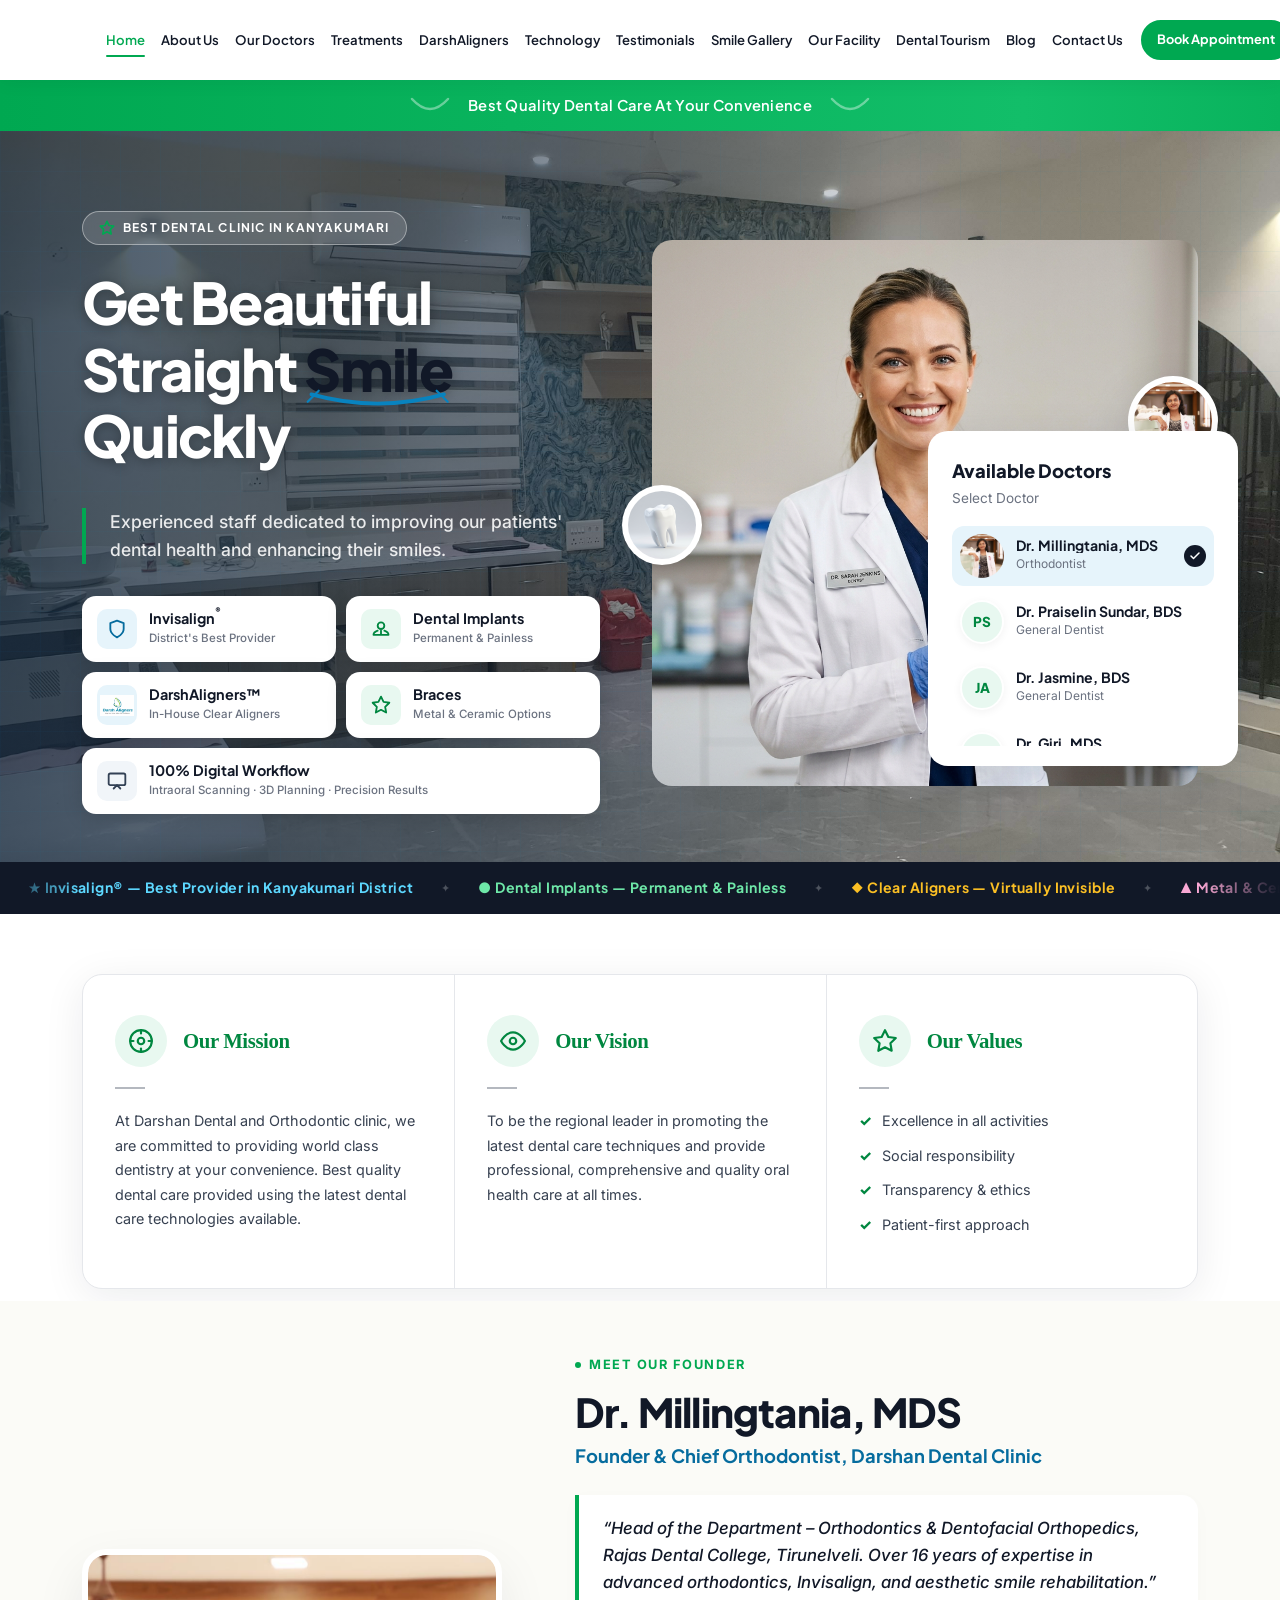
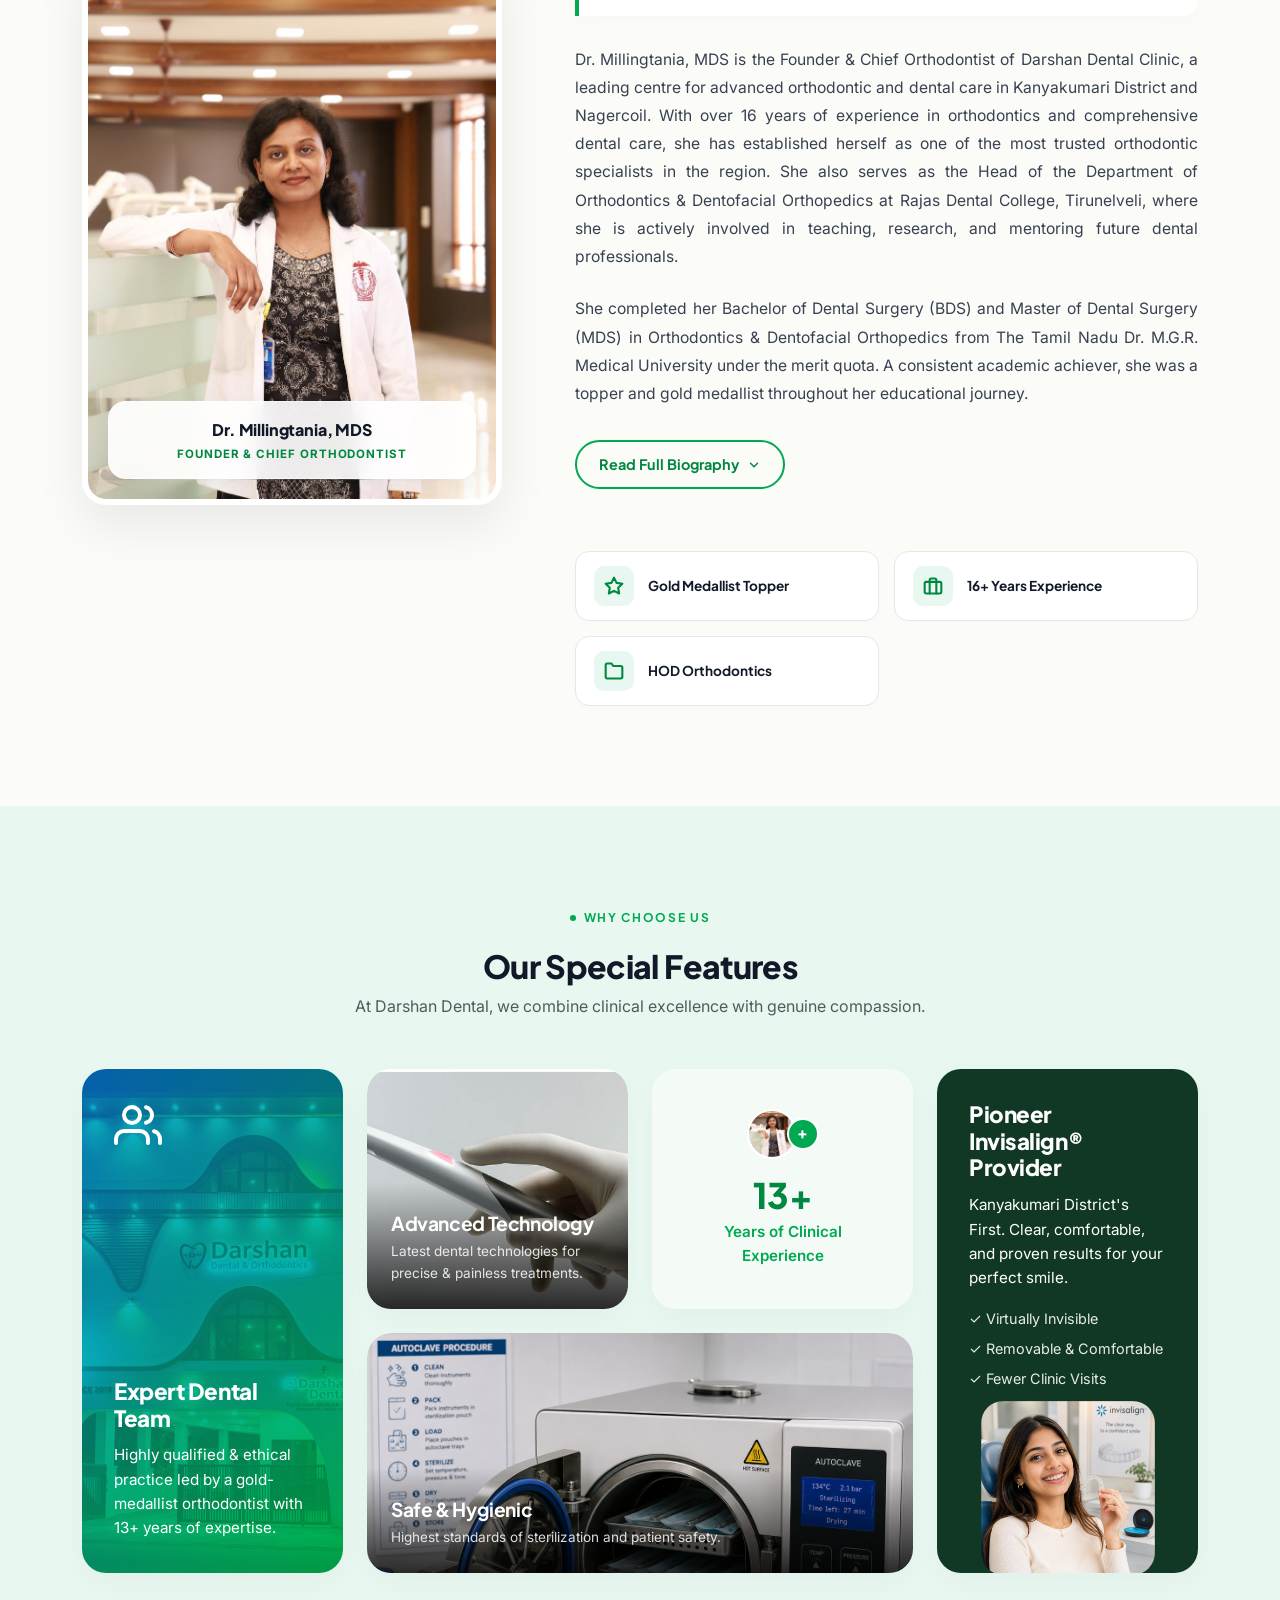
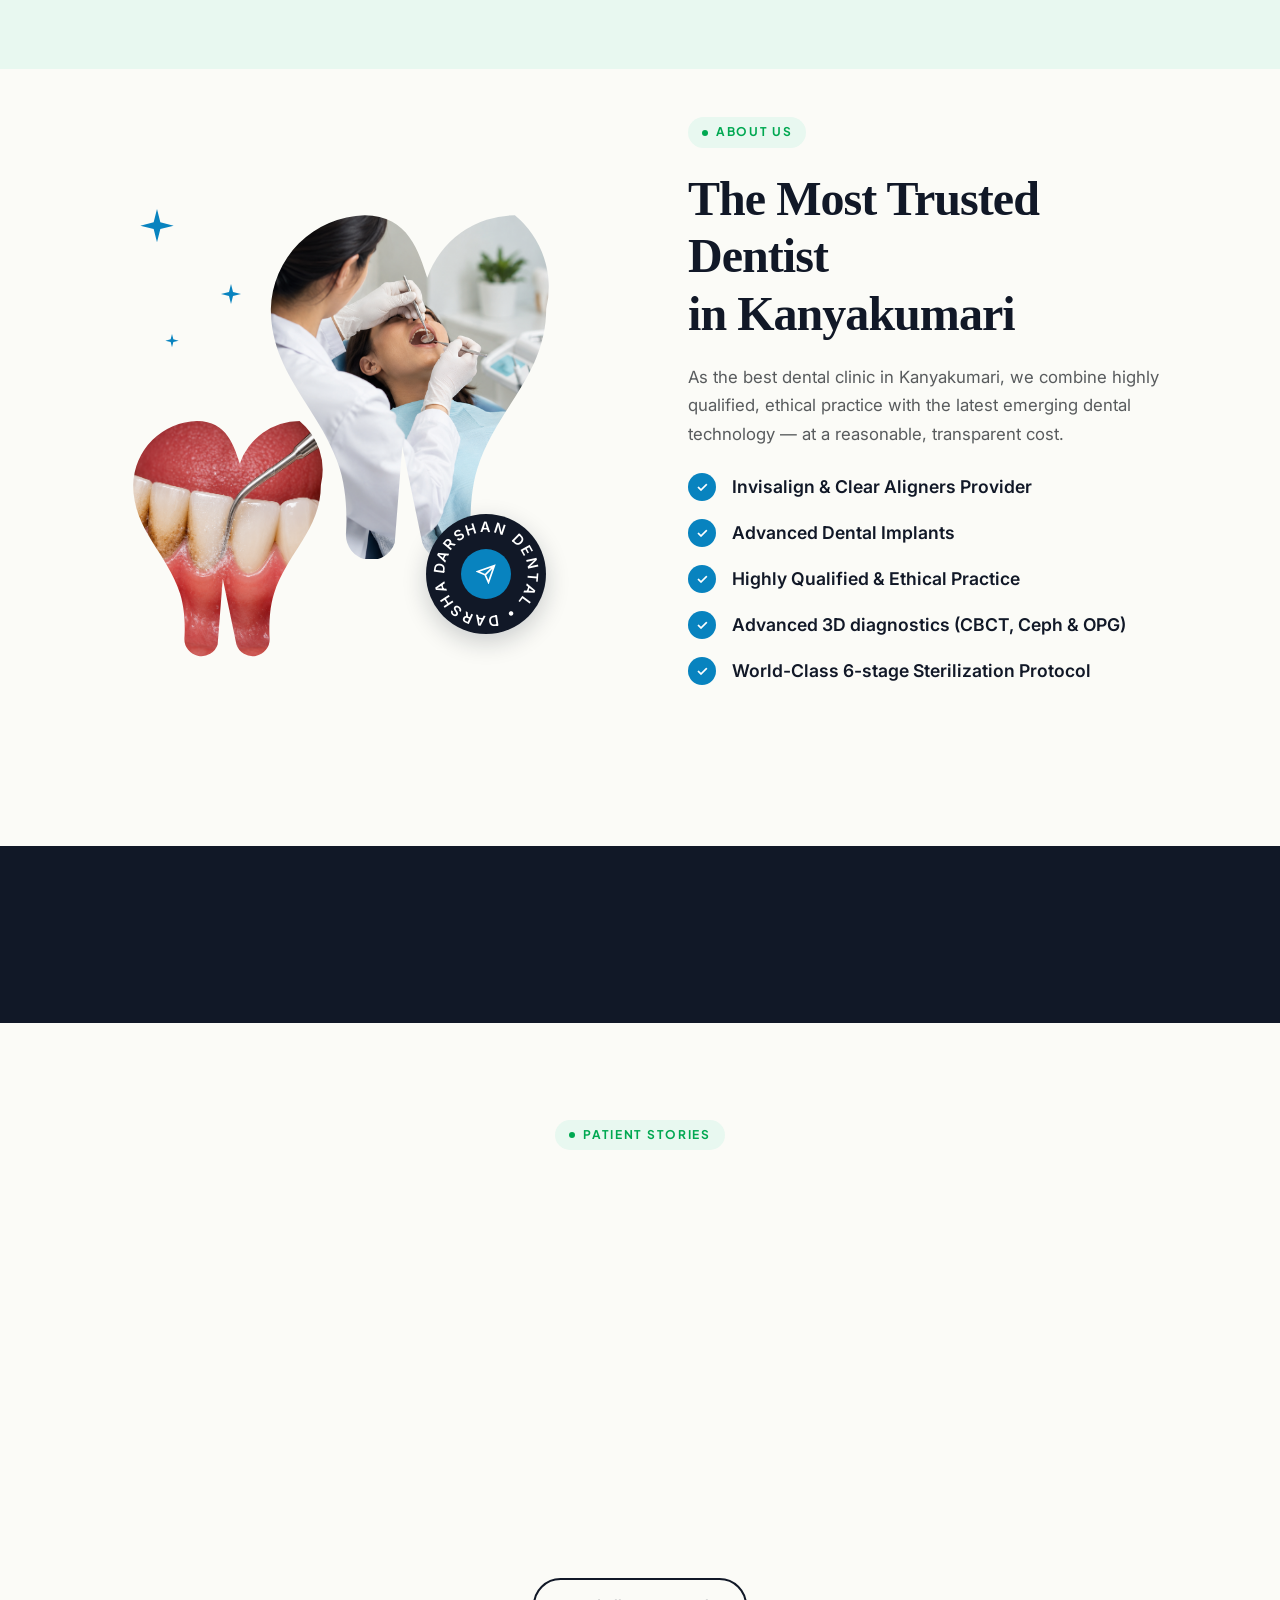
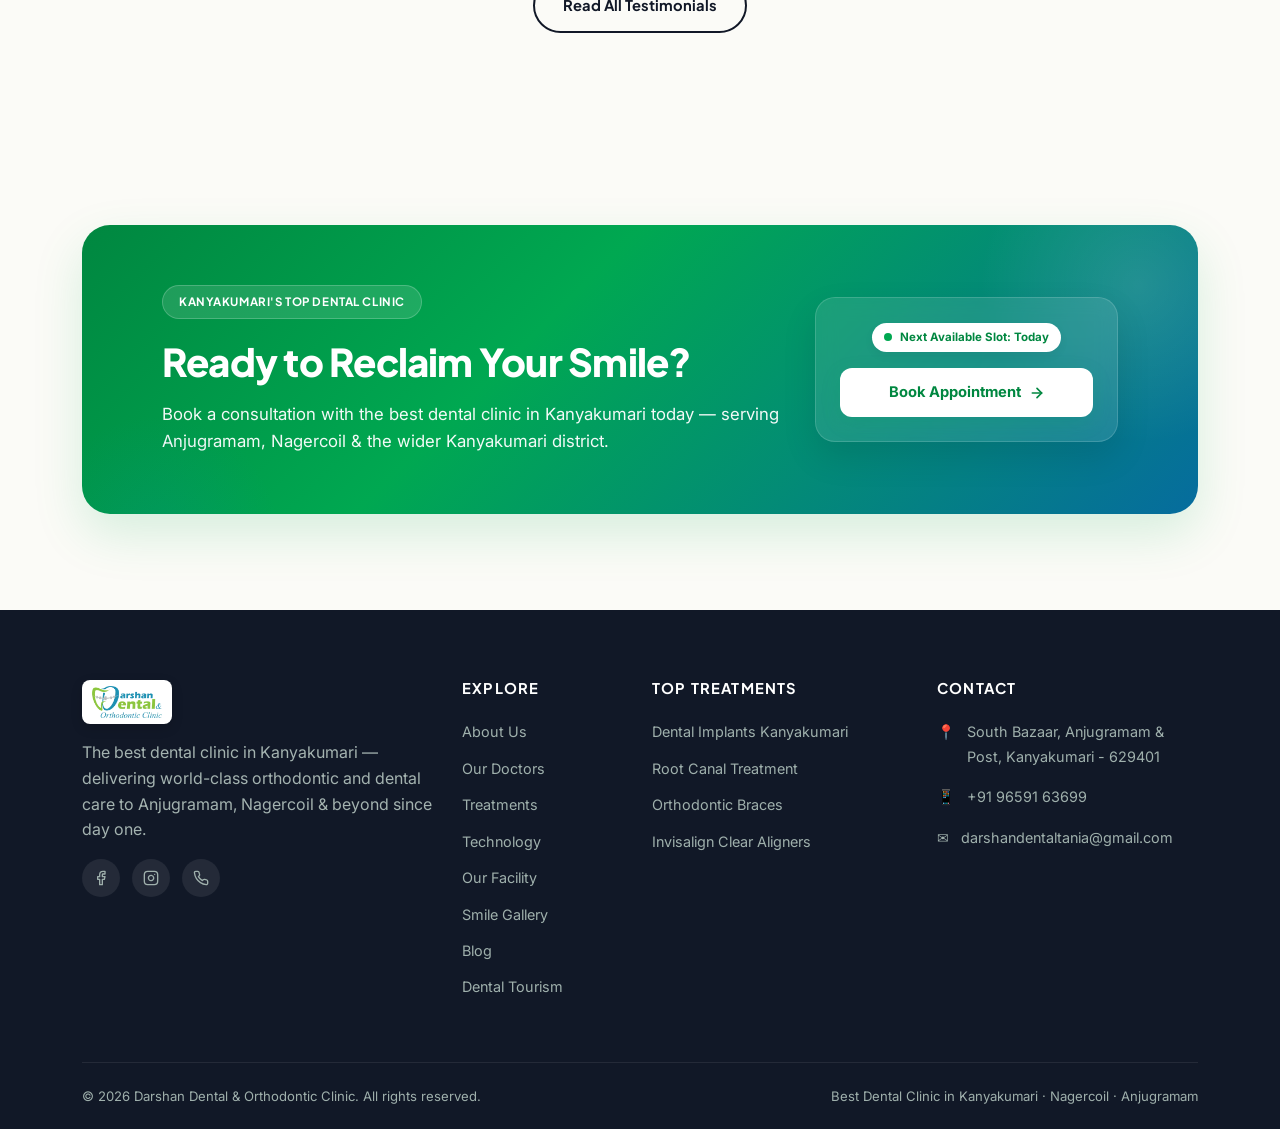
==== index.html @ 7c6ac1bc "add keywords" ====
<!DOCTYPE html>
<html lang="en">
<head>
<meta charset="UTF-8">
<meta name="viewport" content="width=device-width, initial-scale=1.0">
<title>Best Dental Clinic in Kanyakumari | Darshan Dental &amp; Orthodontic Clinic, Nagercoil</title>
<meta name="description" content="Darshan Dental &amp; Orthodontic Clinic — the best dental clinic in Kanyakumari &amp; Nagercoil. Expert orthodontist, dental implants, root canal treatment, Invisalign &amp; teeth braces at Anjugramam.">
<meta name="keywords" content="best dental clinic near me, dental clinic near me, smile dental clinic, best dental clinic, near dental clinic, dental doctor near me, dental implant clinic near me, teeth clinic near me, dental appointment, near by dental clinic, best dental near me, low price dental clinic near me, best dental care near me, dental clinic near me with price, dentist braces near me, tooth doctor near me, teeth hospital near me, smile dental clinic near me, dentist near by me, dental care clinic, teeth clinic, near by dental hospital, near dental clinic near me, dental clinic near by me, dental clinic price list, dental clinic cheap near me, near me dental hospital, near to me dental clinic, smile clinic near me, the dental clinic, dental clinic appointment, top dental clinic near me, new dental clinic near me, dental care clinic near me, best teeth doctor near me, i smile dental clinic, braces dental clinic near me, dental clinic near my location, dental clinic price list near me, orthodontist clinic, top dental care, dental care centre, smile dental care near me, near dental clinic me, happy smiles dental clinic, dental clinic in near me, i smile dental care">
<link rel="icon" href="/Favicon.png" type="image/x-png">
<!-- Fonts -->
<link rel="preconnect" href="https://fonts.googleapis.com">
<link href="https://fonts.googleapis.com/css2?family=Plus+Jakarta+Sans:wght@500;600;700;800&family=Inter:wght@400;500;600&display=swap" rel="stylesheet">
<!-- Bootstrap -->
<link href="https://cdn.jsdelivr.net/npm/bootstrap@5.3.3/dist/css/bootstrap.min.css" rel="stylesheet">
<link rel="stylesheet" href="css/style.css">
</head>
<body>



<!-- NAVBAR -->
<nav class="navbar navbar-expand-xl navbar-darshan">
  <div class="container">
    <a class="navbar-brand" href="index.html">
      <img src="images/logo.png" alt="Darshan Dental Clinic" class="navbar-logo">
    </a>
    <button class="navbar-toggler" type="button" data-bs-toggle="collapse" data-bs-target="#navMain" aria-controls="navMain" aria-expanded="false" aria-label="Toggle navigation">
      <span class="navbar-toggler-icon"></span>
    </button>
    <div class="collapse navbar-collapse" id="navMain">
      <ul class="navbar-nav ms-auto align-items-lg-center">
        <li class="nav-item"><a class="nav-link active" href="index.html">Home</a></li>
        <li class="nav-item"><a class="nav-link" href="about.html">About Us</a></li>
        <li class="nav-item"><a class="nav-link" href="doctors.html">Our Doctors</a></li>
        <li class="nav-item"><a class="nav-link" href="treatments.html">Treatments</a></li>
        <li class="nav-item"><a class="nav-link" href="darshaligners.html">DarshAligners</a></li>
        <li class="nav-item"><a class="nav-link" href="technology.html">Technology</a></li>
        <li class="nav-item"><a class="nav-link" href="testimonials.html">Testimonials</a></li>
        <li class="nav-item"><a class="nav-link" href="gallery.html">Smile Gallery</a></li>
        <li class="nav-item"><a class="nav-link" href="facility.html">Our Facility</a></li>
        <li class="nav-item"><a class="nav-link" href="tourism.html">Dental Tourism</a></li>
        <li class="nav-item"><a class="nav-link" href="blog.html">Blog</a></li>
        <li class="nav-item"><a class="nav-link" href="contact.html">Contact Us</a></li>
        <li class="nav-item nav-cta"><a class="btn-brand" href="contact.html">Book Appointment</a></li>
      </ul>
    </div>
  </div>
</nav>

<!-- PROMO BANNER -->
<div class="promo-banner">
  <!-- Left smile arc -->
  <span class="promo-icon">
    <svg width="40" height="20" viewBox="0 0 40 20" fill="none" xmlns="http://www.w3.org/2000/svg">
      <path d="M2 2 Q20 22 38 2" stroke="rgba(255,255,255,0.6)" stroke-width="2.5" fill="none" stroke-linecap="round"/>
    </svg>
  </span>
  Best Quality Dental Care At Your Convenience
  <!-- Right smile arc -->
  <span class="promo-icon">
    <svg width="40" height="20" viewBox="0 0 40 20" fill="none" xmlns="http://www.w3.org/2000/svg">
      <path d="M2 2 Q20 22 38 2" stroke="rgba(255,255,255,0.6)" stroke-width="2.5" fill="none" stroke-linecap="round"/>
    </svg>
  </span>
</div>

<!-- ============================================================
     HERO SECTION
     ============================================================ -->
<header class="hero hero-new">
  <div class="hero-bg-img"></div>
  <div class="hero-grid-bg"></div>
  <div class="container h-100">
    <div class="row align-items-center gy-5 position-relative h-100">

      <!-- LEFT COLUMN -->
      <div class="col-lg-6 hero-left z-2">

          <!-- SEO Badge -->
          <span class="hero-seo-badge reveal from-left">
            <svg viewBox="0 0 24 24" fill="none" stroke="currentColor" stroke-width="2.5" stroke-linecap="round" stroke-linejoin="round" width="16" height="16"><path d="M12 2L15.09 8.26L22 9.27L17 14.14L18.18 21.02L12 17.77L5.82 21.02L7 14.14L2 9.27L8.91 8.26L12 2z"/></svg>
            Best Dental Clinic in Kanyakumari
          </span>

          <h1 class="hero-title reveal from-left" style="--delay: .1s">
            Get Beautiful<br>
            Straight <span class="smile-wrap">Smile<svg class="smile-svg" viewBox="0 0 200 40" fill="none" xmlns="http://www.w3.org/2000/svg"><path d="M10 10 Q 100 35 190 10" stroke="var(--teal)" stroke-width="5" stroke-linecap="round" fill="none"/><line x1="5" y1="20" x2="20" y2="5" stroke="var(--teal)" stroke-width="3" stroke-linecap="round"/><line x1="195" y1="20" x2="180" y2="5" stroke="var(--teal)" stroke-width="3" stroke-linecap="round"/></svg></span><br>
            Quickly
          </h1>

          <div class="hero-quote reveal from-left" style="--delay: .2s">
            Experienced staff dedicated to improving our patients' dental health and enhancing their smiles.
          </div>

          <!-- SIGNATURE TREATMENTS -->
          <div class="hero-services reveal from-left" style="--delay: .35s">

            <a href="treatments.html" class="hs-card">
              <div class="hs-icon hs-teal">
                <svg width="20" height="20" viewBox="0 0 24 24" fill="none" stroke="currentColor" stroke-width="2.2" stroke-linecap="round" stroke-linejoin="round"><path d="M12 22s8-4 8-10V5l-8-3-8 3v7c0 6 8 10 8 10z"/></svg>
              </div>
              <div class="hs-text">
                <span class="hs-name">Invisalign<sup>®</sup></span>
                <span class="hs-desc">District's Best Provider</span>
              </div>
              <svg class="hs-arrow" width="14" height="14" viewBox="0 0 24 24" fill="none" stroke="currentColor" stroke-width="2.5" stroke-linecap="round" stroke-linejoin="round"><path d="M5 12h14M12 5l7 7-7 7"/></svg>
            </a>

            <a href="treatments.html" class="hs-card">
              <div class="hs-icon hs-green">
                <svg width="20" height="20" viewBox="0 0 24 24" fill="none" stroke="currentColor" stroke-width="2.2" stroke-linecap="round" stroke-linejoin="round"><circle cx="12" cy="8" r="4"/><path d="M8 14c-3 1-5 3-5 5h18c0-2-2-4-5-5"/><path d="M12 14v4"/></svg>
              </div>
              <div class="hs-text">
                <span class="hs-name">Dental Implants</span>
                <span class="hs-desc">Permanent &amp; Painless</span>
              </div>
              <svg class="hs-arrow" width="14" height="14" viewBox="0 0 24 24" fill="none" stroke="currentColor" stroke-width="2.5" stroke-linecap="round" stroke-linejoin="round"><path d="M5 12h14M12 5l7 7-7 7"/></svg>
            </a>

            <a href="darshaligners.html" class="hs-card">
              <div class="hs-icon hs-teal" style="padding: 3px;">
                <img src="images/Dharsh%20Aligners.png" alt="DarshAligners" style="max-height: 24px; max-width: 100%; object-fit: contain;">
              </div>
              <div class="hs-text">
                <span class="hs-name">DarshAligners™</span>
                <span class="hs-desc">In-House Clear Aligners</span>
              </div>
              <svg class="hs-arrow" width="14" height="14" viewBox="0 0 24 24" fill="none" stroke="currentColor" stroke-width="2.5" stroke-linecap="round" stroke-linejoin="round"><path d="M5 12h14M12 5l7 7-7 7"/></svg>
            </a>

            <a href="treatments.html" class="hs-card">
              <div class="hs-icon hs-green">
                <svg width="20" height="20" viewBox="0 0 24 24" fill="none" stroke="currentColor" stroke-width="2.2" stroke-linecap="round" stroke-linejoin="round"><path d="M12 2l3.09 6.26L22 9.27l-5 4.87 1.18 6.88L12 17.77l-6.18 3.25L7 14.14 2 9.27l6.91-1.01L12 2z"/></svg>
              </div>
              <div class="hs-text">
                <span class="hs-name">Braces</span>
                <span class="hs-desc">Metal &amp; Ceramic Options</span>
              </div>
              <svg class="hs-arrow" width="14" height="14" viewBox="0 0 24 24" fill="none" stroke="currentColor" stroke-width="2.5" stroke-linecap="round" stroke-linejoin="round"><path d="M5 12h14M12 5l7 7-7 7"/></svg>
            </a>

            <a href="technology.html" class="hs-card hs-card-wide">
              <div class="hs-icon hs-dark">
                <svg width="20" height="20" viewBox="0 0 24 24" fill="none" stroke="currentColor" stroke-width="2.2" stroke-linecap="round" stroke-linejoin="round"><rect x="2" y="3" width="20" height="14" rx="2"/><polyline points="8 21 12 17 16 21"/></svg>
              </div>
              <div class="hs-text">
                <span class="hs-name">100% Digital Workflow</span>
                <span class="hs-desc">Intraoral Scanning · 3D Planning · Precision Results</span>
              </div>
              <svg class="hs-arrow" width="14" height="14" viewBox="0 0 24 24" fill="none" stroke="currentColor" stroke-width="2.5" stroke-linecap="round" stroke-linejoin="round"><path d="M5 12h14M12 5l7 7-7 7"/></svg>
            </a>

          </div>

      </div><!-- /left column -->

      <!-- RIGHT COLUMN — Image + floating stats -->
      <div class="col-lg-6 hero-right z-3">
        <div class="hero-image-wrap reveal scale-in" style="--delay: .1s">
          <!-- Main Dentist Image -->
          <img src="images/hero-dentist-main.png" alt="Dentist holding dental model - Best Dental Clinic in Kanyakumari" class="main-dentist">
          
          <!-- Floating elements -->
          <div class="float-item float-tooth bounce-anim">
            <img src="images/floating-tooth.png" alt="3D Tooth">
          </div>
          <div class="float-item float-avatar-1 float-anim">
            <img src="images/Dr Tania.jpeg" alt="Dr Tania">
          </div>
          
          <!-- Available Doctors Card -->
          <div class="doctors-card reveal from-bottom" style="--delay: .4s">
            <div class="doc-card-title">Available Doctors</div>
            <div class="doc-card-sub">Select Doctor</div>
            
            <div class="doc-list">
              <div class="doc-item selected" data-doc-name="Dr. Millingtania, MDS" data-doc-role="Orthodontist">
                <img src="images/Dr Tania.jpeg" alt="Dr. Millingtania, MDS" class="doc-img">
                <div class="doc-info">
                  <div class="doc-name">Dr. Millingtania, MDS</div>
                  <div class="doc-role">Orthodontist</div>
                </div>
                <div class="doc-check">
                  <svg viewBox="0 0 24 24" fill="none" stroke="currentColor" stroke-width="3" stroke-linecap="round" stroke-linejoin="round"><polyline points="20 6 9 17 4 12"/></svg>
                </div>
              </div>

              <div class="doc-item" data-doc-name="Dr. Praiselin Sundar, BDS" data-doc-role="General Dentist">
                <div class="doc-avatar-placeholder">PS</div>
                <div class="doc-info">
                  <div class="doc-name">Dr. Praiselin Sundar, BDS</div>
                  <div class="doc-role">General Dentist</div>
                </div>
                <div class="doc-check">
                  <svg viewBox="0 0 24 24" fill="none" stroke="currentColor" stroke-width="3" stroke-linecap="round" stroke-linejoin="round"><polyline points="20 6 9 17 4 12"/></svg>
                </div>
              </div>

              <div class="doc-item" data-doc-name="Dr. Jasmine, BDS" data-doc-role="General Dentist">
                <div class="doc-avatar-placeholder">JA</div>
                <div class="doc-info">
                  <div class="doc-name">Dr. Jasmine, BDS</div>
                  <div class="doc-role">General Dentist</div>
                </div>
                <div class="doc-check">
                  <svg viewBox="0 0 24 24" fill="none" stroke="currentColor" stroke-width="3" stroke-linecap="round" stroke-linejoin="round"><polyline points="20 6 9 17 4 12"/></svg>
                </div>
              </div>

              <div class="doc-item" data-doc-name="Dr. Giri, MDS" data-doc-role="Prosthodontist &amp; Implantologist">
                <div class="doc-avatar-placeholder">GI</div>
                <div class="doc-info">
                  <div class="doc-name">Dr. Giri, MDS</div>
                  <div class="doc-role">Prosthodontist &amp; Implantologist</div>
                </div>
                <div class="doc-check">
                  <svg viewBox="0 0 24 24" fill="none" stroke="currentColor" stroke-width="3" stroke-linecap="round" stroke-linejoin="round"><polyline points="20 6 9 17 4 12"/></svg>
                </div>
              </div>

              <div class="doc-item" data-doc-name="Dr. Benin Paulaian, MDS" data-doc-role="Endodontist">
                <div class="doc-avatar-placeholder">BP</div>
                <div class="doc-info">
                  <div class="doc-name">Dr. Benin Paulaian, MDS</div>
                  <div class="doc-role">Endodontist</div>
                </div>
                <div class="doc-check">
                  <svg viewBox="0 0 24 24" fill="none" stroke="currentColor" stroke-width="3" stroke-linecap="round" stroke-linejoin="round"><polyline points="20 6 9 17 4 12"/></svg>
                </div>
              </div>

              <div class="doc-item" data-doc-name="Dr. George Geno, MDS" data-doc-role="Oral &amp; Maxillofacial Surgeon">
                <div class="doc-avatar-placeholder">GG</div>
                <div class="doc-info">
                  <div class="doc-name">Dr. George Geno, MDS</div>
                  <div class="doc-role">Oral &amp; Maxillofacial Surgeon</div>
                </div>
                <div class="doc-check">
                  <svg viewBox="0 0 24 24" fill="none" stroke="currentColor" stroke-width="3" stroke-linecap="round" stroke-linejoin="round"><polyline points="20 6 9 17 4 12"/></svg>
                </div>
              </div>

              <div class="doc-item" data-doc-name="Dr. Renganath Arjun, MDS" data-doc-role="Periodontist &amp; Implant Specialist">
                <div class="doc-avatar-placeholder">RA</div>
                <div class="doc-info">
                  <div class="doc-name">Dr. Renganath Arjun, MDS</div>
                  <div class="doc-role">Periodontist &amp; Implant Specialist</div>
                </div>
                <div class="doc-check">
                  <svg viewBox="0 0 24 24" fill="none" stroke="currentColor" stroke-width="3" stroke-linecap="round" stroke-linejoin="round"><polyline points="20 6 9 17 4 12"/></svg>
                </div>
              </div>
            </div>
            
          </div><!-- /doctors-card -->
        </div><!-- /hero-image-wrap -->
      </div><!-- /right column -->

    </div><!-- /row -->
  </div><!-- /container -->

  <!-- HERO TREATMENT MARQUEE STRIP -->
  <div class="hero-marquee-strip">
    <div class="marquee-track">
      <span class="mq-item mq-inv">★ Invisalign® — Best Provider in Kanyakumari District</span>
      <span class="mq-sep">✦</span>
      <span class="mq-item mq-imp">● Dental Implants — Permanent &amp; Painless</span>
      <span class="mq-sep">✦</span>
      <span class="mq-item mq-aln">◆ Clear Aligners — Virtually Invisible</span>
      <span class="mq-sep">✦</span>
      <span class="mq-item mq-brc">▲ Metal &amp; Ceramic Braces — Fast Results</span>
      <span class="mq-sep">✦</span>
      <span class="mq-item mq-dig">⬡ 100% Digital Workflow — Intraoral Scanning &amp; 3D Planning</span>
      <span class="mq-sep">✦</span>
      <span class="mq-item mq-inv">★ Invisalign® — Best Provider in Kanyakumari District</span>
      <span class="mq-sep">✦</span>
      <span class="mq-item mq-imp">● Dental Implants — Permanent &amp; Painless</span>
      <span class="mq-sep">✦</span>
      <span class="mq-item mq-aln">◆ Clear Aligners — Virtually Invisible</span>
      <span class="mq-sep">✦</span>
      <span class="mq-item mq-brc">▲ Metal &amp; Ceramic Braces — Fast Results</span>
      <span class="mq-sep">✦</span>
      <span class="mq-item mq-dig">⬡ 100% Digital Workflow — Intraoral Scanning &amp; 3D Planning</span>
      <span class="mq-sep">✦</span>
    </div>
  </div>

</header>

<!-- ============================================================
     MISSION / VISION / VALUES
     ============================================================ -->
<section class="mvv-section">
  <div class="container">
    <div class="mvv-unified-card reveal">
      <div class="row g-0">

        <!-- Our Mission -->
        <div class="col-md-4 mvv-col">
          <div class="mvv-content">
            <div class="mvv-header-wrap">
              <div class="mvv-icon-wrap">
                <svg viewBox="0 0 24 24" fill="none" stroke-width="2" stroke-linecap="round" stroke-linejoin="round" xmlns="http://www.w3.org/2000/svg">
                  <circle cx="12" cy="12" r="10"/>
                  <circle cx="12" cy="12" r="3"/>
                  <line x1="22" y1="12" x2="19" y2="12"/>
                  <line x1="5" y1="12" x2="2" y2="12"/>
                  <line x1="12" y1="2" x2="12" y2="5"/>
                  <line x1="12" y1="19" x2="12" y2="22"/>
                </svg>
              </div>
              <h5 class="serif-heading">Our Mission</h5>
            </div>
            <div class="mvv-divider-line"></div>
            <p>At Darshan Dental and Orthodontic clinic, we are committed to providing world class dentistry at your convenience. Best quality dental care provided using the latest dental care technologies available.</p>
          </div>
        </div>

        <!-- Our Vision -->
        <div class="col-md-4 mvv-col has-border">
          <div class="mvv-content">
            <div class="mvv-header-wrap">
              <div class="mvv-icon-wrap">
                <svg viewBox="0 0 24 24" fill="none" stroke-width="2" stroke-linecap="round" stroke-linejoin="round" xmlns="http://www.w3.org/2000/svg">
                  <path d="M1 12s4-8 11-8 11 8 11 8-4 8-11 8-11-8-11-8z"/>
                  <circle cx="12" cy="12" r="3"/>
                </svg>
              </div>
              <h5 class="serif-heading">Our Vision</h5>
            </div>
            <div class="mvv-divider-line"></div>
            <p>To be the regional leader in promoting the latest dental care techniques and provide professional, comprehensive and quality oral health care at all times.</p>
          </div>
        </div>

        <!-- Our Values -->
        <div class="col-md-4 mvv-col has-border">
          <div class="mvv-content">
            <div class="mvv-header-wrap">
              <div class="mvv-icon-wrap">
                <svg viewBox="0 0 24 24" fill="none" stroke-width="2" stroke-linecap="round" stroke-linejoin="round" xmlns="http://www.w3.org/2000/svg">
                  <polygon points="12 2 15.09 8.26 22 9.27 17 14.14 18.18 21.02 12 17.77 5.82 21.02 7 14.14 2 9.27 8.91 8.26 12 2"/>
                </svg>
              </div>
              <h5 class="serif-heading">Our Values</h5>
            </div>
            <div class="mvv-divider-line"></div>
            <ul class="mvv-values-list check-list">
              <li>Excellence in all activities</li>
              <li>Social responsibility</li>
              <li>Transparency &amp; ethics</li>
              <li>Patient-first approach</li>
            </ul>
          </div>
        </div>

      </div><!-- /row -->
    </div><!-- /mvv-unified-card -->
  </div>
</section>

<!-- ============================================================
     FOUNDER SECTION
     ============================================================ -->
<section class="section founder-section pt-0">
  <div class="container">
    <div class="row align-items-center gy-5">

      <!-- Photo -->
      <div class="col-lg-5">
        <div class="founder-portrait-frame reveal scale-in">
          <img src="images/Dr Tania.jpeg" alt="Dr. Millingtania, MDS Orthodontist — Best Dentist in Kanyakumari">
          <div class="founder-floating-badge">
            <span class="badge-title">Dr. Millingtania, MDS</span>
            <span class="badge-sub">Founder &amp; Chief Orthodontist</span>
          </div>
        </div>
      </div>

      <!-- Bio -->
      <div class="col-lg-7 founder-bio-col">
        <div class="founder-eyebrow">Meet Our Founder</div>
        
        <h2 class="founder-name">Dr. Millingtania, MDS</h2>
        <div class="founder-cred">Founder &amp; Chief Orthodontist, Darshan Dental Clinic</div>
        
        <div class="founder-quote-box reveal from-right">
          <p>“Head of the Department – Orthodontics &amp; Dentofacial Orthopedics, Rajas Dental College, Tirunelveli. Over 16 years of expertise in advanced orthodontics, Invisalign, and aesthetic smile rehabilitation.”</p>
        </div>

        <p class="founder-bio-text reveal from-right">Dr. Millingtania, MDS is the Founder &amp; Chief Orthodontist of Darshan Dental Clinic, a leading centre for advanced orthodontic and dental care in Kanyakumari District and Nagercoil. With over 16 years of experience in orthodontics and comprehensive dental care, she has established herself as one of the most trusted orthodontic specialists in the region. She also serves as the Head of the Department of Orthodontics &amp; Dentofacial Orthopedics at Rajas Dental College, Tirunelveli, where she is actively involved in teaching, research, and mentoring future dental professionals.</p>

        <p class="founder-bio-text reveal from-right">She completed her Bachelor of Dental Surgery (BDS) and Master of Dental Surgery (MDS) in Orthodontics &amp; Dentofacial Orthopedics from The Tamil Nadu Dr. M.G.R. Medical University under the merit quota. A consistent academic achiever, she was a topper and gold medallist throughout her educational journey.</p>

        <!-- Collapsible Extended Bio -->
        <div class="collapse founder-bio-expanded" id="founderBioExpanded">
          <p class="founder-bio-text">Dr. Millingtania is widely recognized as a leading Invisalign and clear aligner specialist in Kanyakumari District and Nagercoil. As an Invisalign-certified provider, she has successfully managed a wide range of orthodontic cases using advanced digital treatment planning and customized clear aligner therapy. Her expertise in aesthetic orthodontics allows patients to achieve beautifully aligned smiles through comfortable, discreet, and predictable treatment options.</p>

          <p class="founder-bio-text">Driven by a vision to make advanced aligner treatment more accessible, she founded Darsh Aligners, the in-house clear aligner division of Darshan Dental Clinic. Combining digital smile analysis, advanced treatment planning, and customized aligner technology, Darsh Aligners provides precise, comfortable, and affordable orthodontic solutions. Today, Darshan Dental Clinic has become a preferred destination for Invisalign treatment and clear aligners in Kanyakumari District and Nagercoil, serving patients from across Tamil Nadu, India, and overseas.</p>

          <p class="founder-bio-text">In addition to orthodontics, Dr. Millingtania has expertise in implant dentistry and multidisciplinary smile rehabilitation, integrating orthodontics, implants, smile design, and restorative dentistry to achieve optimal functional and aesthetic outcomes.</p>

          <p class="founder-bio-text">An accomplished academician, researcher, and speaker, Dr. Millingtania has authored several scientific publications and has delivered lectures and scientific presentations at numerous national and international dental conferences. She has also mentored and trained several undergraduate and postgraduate dental students, contributing significantly to the advancement of orthodontic education and clinical practice.</p>

          <p class="founder-bio-text">Under her leadership, Darshan Dental Clinic has established itself as one of the most trusted centres for Invisalign, clear aligners, braces, smile design, and advanced orthodontic treatment in Kanyakumari District and Nagercoil. Her commitment to clinical excellence, innovation, research, and patient-centred care continues to make her a preferred choice for patients seeking modern orthodontic solutions and confident, healthy smiles.</p>
        </div>

        <button type="button" class="btn-bio-toggle mt-2" id="toggleBioBtn">
          <span class="btn-text">Read Full Biography</span>
          <svg class="toggle-icon" width="14" height="14" viewBox="0 0 24 24" fill="none" stroke="currentColor" stroke-width="2.5" stroke-linecap="round" stroke-linejoin="round"><polyline points="6 9 12 15 18 9"/></svg>
        </button>

        <!-- Achievements Grid -->
        <div class="founder-achievements-grid reveal from-bottom">
          <div class="achievement-item">
            <div class="achievement-icon">
              <svg viewBox="0 0 24 24" fill="none" stroke="currentColor" stroke-width="2.5" stroke-linecap="round" stroke-linejoin="round"><path d="M12 2l3.09 6.26L22 9.27l-5 4.87 1.18 6.88L12 17.77l-6.18 3.25L7 14.14 2 9.27l6.91-1.01L12 2z"/></svg>
            </div>
            <span class="achievement-text">Gold Medallist Topper</span>
          </div>
          
          <div class="achievement-item">
            <div class="achievement-icon">
              <svg viewBox="0 0 24 24" fill="none" stroke="currentColor" stroke-width="2.5" stroke-linecap="round" stroke-linejoin="round"><rect x="2" y="7" width="20" height="14" rx="2" ry="2"/><path d="M16 21V5a2 2 0 0 0-2-2h-4a2 2 0 0 0-2 2v16"/></svg>
            </div>
            <span class="achievement-text">16+ Years Experience</span>
          </div>
          
          <div class="achievement-item">
            <div class="achievement-icon">
              <svg viewBox="0 0 24 24" fill="none" stroke="currentColor" stroke-width="2.5" stroke-linecap="round" stroke-linejoin="round"><path d="M22 19a2 2 0 0 1-2 2H4a2 2 0 0 1-2-2V5a2 2 0 0 1 2-2h5l2 3h9a2 2 0 0 1 2 2z"/></svg>
            </div>
            <span class="achievement-text">HOD Orthodontics</span>
          </div>
        </div>

      </div>

    </div>
  </div>
</section>

<!-- ============================================================
     OUR SPECIAL FEATURES (BENTO GRID)
     ============================================================ -->
<section class="section special-features-section bg-tint">
  <div class="container">
    <div class="text-center mb-5">
      <div class="eyebrow mx-auto">Why Choose Us</div>
      <h2>Our Special Features</h2>
      <p class="text-muted mt-2">At Darshan Dental, we combine clinical excellence with genuine compassion.</p>
    </div>

    <div class="bento-grid">
      
      <!-- Card 1: Expert Team -->
      <div class="bento-card bento-tall bg-gradient-teal reveal from-left" style="padding: 0;">
        <img src="images/Dental-Excellence.png" alt="Expert Team" style="position: absolute; top: 0; left: 0; width: 100%; height: 100%; object-fit: cover; opacity: 0.3; mix-blend-mode: overlay; z-index: 0;">
        <div style="position: relative; z-index: 1; padding: 32px; height: 100%; display: flex; flex-direction: column;">
          <div class="bento-icon">
            <svg viewBox="0 0 24 24" fill="none" stroke="currentColor" stroke-width="2" stroke-linecap="round" stroke-linejoin="round" width="48" height="48"><path d="M17 21v-2a4 4 0 0 0-4-4H5a4 4 0 0 0-4 4v2"></path><circle cx="9" cy="7" r="4"></circle><path d="M23 21v-2a4 4 0 0 0-3-3.87"></path><path d="M16 3.13a4 4 0 0 1 0 7.75"></path></svg>
          </div>
          <div class="bento-content" style="margin-top: auto;">
            <h3>Expert Dental Team</h3>
            <p>Highly qualified &amp; ethical practice led by a gold-medallist orthodontist with 13+ years of expertise.</p>
          </div>
        </div>
      </div>

      <!-- Card 2: Advanced Tech (Photo) -->
      <div class="bento-card bento-photo reveal from-bottom" style="--delay: .1s">
        <img src="images/Intra%20oral%20camera.png" alt="Advanced Technology" class="bento-img">
        <div class="bento-content-overlay">
          <h4>Advanced Technology</h4>
          <p>Latest dental technologies for precise &amp; painless treatments.</p>
        </div>
      </div>

      <!-- Card 3: Experience Stat -->
      <div class="bento-card bento-stat reveal scale-in" style="--delay: .2s">
        <div class="stat-avatars">
          <img src="images/Dr Tania.jpeg" alt="Dr Tania" style="object-fit: cover;">
          <div class="stat-plus">+</div>
        </div>
        <h3>13+</h3>
        <p>Years of Clinical Experience</p>
      </div>

      <!-- Card 4: Safe & Hygienic -->
      <div class="bento-card bento-photo reveal from-bottom" style="--delay: .3s">
        <img src="images/Autoclave.png" alt="Safe & Hygienic" class="bento-img" style="object-position: center top;">
        <div class="bento-content-overlay">
          <h4>Safe &amp; Hygienic</h4>
          <p>Highest standards of sterilization and patient safety.</p>
        </div>
      </div>

      <!-- Card 5: Invisalign (Tall Right) -->
      <div class="bento-card bento-tall bg-dark-green reveal from-right" style="--delay: .4s">
        <div class="bento-content">
          <h3>Pioneer Invisalign® Provider</h3>
          <p>Kanyakumari District's First. Clear, comfortable, and proven results for your perfect smile.</p>
          <ul class="invisalign-list mt-3">
            <li>✓ Virtually Invisible</li>
            <li>✓ Removable &amp; Comfortable</li>
            <li>✓ Fewer Clinic Visits</li>
          </ul>
        </div>
        <div class="bento-bottom-image">
          <img src="images/Invisalign.png" alt="Invisalign Aligners" style="border-radius: 20px;">
        </div>
      </div>

    </div><!-- /bento-grid -->
  </div>
</section>

<!-- WHY CHOOSE US (ABOUT US STYLE) -->
<section class="section pt-0" style="overflow: hidden;">
  <div class="container">
    <div class="row align-items-center gy-5">
      
      <!-- Left: Tooth Image Collage -->
      <div class="col-lg-6 position-relative">
        <div class="tooth-collage-wrap reveal from-left">
          
          <!-- Sparkles -->
          <svg class="sparkle sparkle-1" viewBox="0 0 24 24" fill="var(--teal)" width="32" height="32"><path d="M12 0l2 8 8 2-8 2-2 8-2-8-8-2 8-2z"/></svg>
          <svg class="sparkle sparkle-2" viewBox="0 0 24 24" fill="var(--teal)" width="20" height="20"><path d="M12 0l2 8 8 2-8 2-2 8-2-8-8-2 8-2z"/></svg>
          <svg class="sparkle sparkle-3" viewBox="0 0 24 24" fill="var(--teal)" width="16" height="16"><path d="M12 0l2 8 8 2-8 2-2 8-2-8-8-2 8-2z"/></svg>
          
          <!-- Main Tooth -->
          <div class="tooth-mask tooth-main">
            <img src="images/Doctor-Treatment.png" alt="Dentist treating patient">
          </div>
          
          <!-- Small Overlapping Tooth -->
          <div class="tooth-mask tooth-small">
            <img src="images/Cleaning the Teeth.png" alt="Dental Care">
          </div>
          
          <!-- Rotating Contact Badge -->
          <div class="contact-badge">
            <svg viewBox="0 0 100 100" class="rotating-text">
              <path id="badge-curve" fill="transparent" d="M 50, 50 m -35, 0 a 35,35 0 1,1 70,0 a 35,35 0 1,1 -70,0" />
              <text><textPath href="#badge-curve" startOffset="0%">DARSHAN DENTAL • DARSHAN DENTAL • </textPath></text>
            </svg>
            <div class="contact-badge-inner">
              <svg viewBox="0 0 24 24" fill="none" stroke="#fff" stroke-width="2" width="20" height="20"><path d="M22 2L11 13M22 2l-7 20-4-9-9-4 20-7z"/></svg>
            </div>
          </div>
          
        </div>
      </div>
      
      <!-- Right: Content -->
      <div class="col-lg-6 p-lg-5">
        <div class="eyebrow" style="margin-left: 0;">ABOUT US</div>
        <h2 class="serif-heading mt-2" style="font-size: clamp(2rem, 4vw, 3rem); line-height: 1.2; color: var(--dark); margin-bottom: 20px;">The Most Trusted Dentist<br>in Kanyakumari</h2>
        <p class="text-muted mb-4" style="font-size: 1.05rem; line-height: 1.7;">As the best dental clinic in Kanyakumari, we combine highly qualified, ethical practice with the latest emerging dental technology — at a reasonable, transparent cost.</p>
        
        <ul class="custom-check-list">
          <li>
            <div class="check-icon">✓</div>
            <span>Invisalign &amp; Clear Aligners Provider</span>
          </li>
          <li>
            <div class="check-icon">✓</div>
            <span>Advanced Dental Implants</span>
          </li>
          <li>
            <div class="check-icon">✓</div>
            <span>Highly Qualified &amp; Ethical Practice</span>
          </li>
          <li>
            <div class="check-icon">✓</div>
            <span>Advanced 3D diagnostics (CBCT, Ceph &amp; OPG)</span>
          </li>
          <li>
            <div class="check-icon">✓</div>
            <span>World-Class 6-stage Sterilization Protocol</span>
          </li>
        </ul>
      </div>
      
    </div>
  </div>
</section>

<!-- STATS BAND -->
<div class="stats-band">
  <div class="container">
    <div class="row text-center gy-4">
      <div class="col-6 col-md-3"><div class="stat"><b class="counter" data-target="15">0</b><span>Years of Experience</span></div></div>
      <div class="col-6 col-md-3"><div class="stat"><b class="counter" data-target="9000">0</b><span>Happy Patients</span></div></div>
      <div class="col-6 col-md-3"><div class="stat"><b class="counter" data-target="12">0</b><span>Treatments Offered</span></div></div>
      <div class="col-6 col-md-3"><div class="stat"><b class="counter" data-target="20">0</b><span>Countries Reached</span></div></div>
    </div>
  </div>
</div>

<!-- TESTIMONIALS PREVIEW -->
<section class="section">
  <div class="container">
    <div class="text-center mb-5">
      <div class="eyebrow mx-auto">Patient Stories</div>
      <h2>What Our Patients Say About Kanyakumari's Best Dental Clinic</h2>
    </div>
    <div class="row g-4">
      <!-- Testimonial 1 -->
      <div class="col-md-4">
        <div class="testi-card">
          <div class="quote-mark">“</div>
          <div class="d-flex align-items-center mb-3">
            <div class="stars">
              <svg viewBox="0 0 24 24" width="13" height="13" fill="#F5A623"><path d="M12 17.27L18.18 21l-1.64-7.03L22 9.24l-7.19-.61L12 2 9.19 8.63 2 9.24l5.46 4.73L5.82 21z"/></svg>
              <svg viewBox="0 0 24 24" width="13" height="13" fill="#F5A623"><path d="M12 17.27L18.18 21l-1.64-7.03L22 9.24l-7.19-.61L12 2 9.19 8.63 2 9.24l5.46 4.73L5.82 21z"/></svg>
              <svg viewBox="0 0 24 24" width="13" height="13" fill="#F5A623"><path d="M12 17.27L18.18 21l-1.64-7.03L22 9.24l-7.19-.61L12 2 9.19 8.63 2 9.24l5.46 4.73L5.82 21z"/></svg>
              <svg viewBox="0 0 24 24" width="13" height="13" fill="#F5A623"><path d="M12 17.27L18.18 21l-1.64-7.03L22 9.24l-7.19-.61L12 2 9.19 8.63 2 9.24l5.46 4.73L5.82 21z"/></svg>
              <svg viewBox="0 0 24 24" width="13" height="13" fill="#F5A623"><path d="M12 17.27L18.18 21l-1.64-7.03L22 9.24l-7.19-.61L12 2 9.19 8.63 2 9.24l5.46 4.73L5.82 21z"/></svg>
            </div>
            <span class="verified-badge">
              <svg viewBox="0 0 24 24" fill="none" stroke="currentColor" stroke-width="3" width="9" height="9"><polyline points="20 6 9 17 4 12"/></svg>
              Verified
            </span>
          </div>
          <p>"Darshan Dental is the best dental clinic in Kanyakumari and has the best dental tourism packages. Under Dr. Tania's expert care, I got my smile back."</p>
          <div class="who"><div class="avatar">S</div><div><b>Shahid</b><span>Dubai</span></div></div>
        </div>
      </div>

      <!-- Testimonial 2 (Featured Card) -->
      <div class="col-md-4">
        <div class="testi-card featured">
          <div class="quote-mark">“</div>
          <div class="d-flex align-items-center mb-3">
            <div class="stars">
              <svg viewBox="0 0 24 24" width="13" height="13" fill="#F5A623"><path d="M12 17.27L18.18 21l-1.64-7.03L22 9.24l-7.19-.61L12 2 9.19 8.63 2 9.24l5.46 4.73L5.82 21z"/></svg>
              <svg viewBox="0 0 24 24" width="13" height="13" fill="#F5A623"><path d="M12 17.27L18.18 21l-1.64-7.03L22 9.24l-7.19-.61L12 2 9.19 8.63 2 9.24l5.46 4.73L5.82 21z"/></svg>
              <svg viewBox="0 0 24 24" width="13" height="13" fill="#F5A623"><path d="M12 17.27L18.18 21l-1.64-7.03L22 9.24l-7.19-.61L12 2 9.19 8.63 2 9.24l5.46 4.73L5.82 21z"/></svg>
              <svg viewBox="0 0 24 24" width="13" height="13" fill="#F5A623"><path d="M12 17.27L18.18 21l-1.64-7.03L22 9.24l-7.19-.61L12 2 9.19 8.63 2 9.24l5.46 4.73L5.82 21z"/></svg>
              <svg viewBox="0 0 24 24" width="13" height="13" fill="#F5A623"><path d="M12 17.27L18.18 21l-1.64-7.03L22 9.24l-7.19-.61L12 2 9.19 8.63 2 9.24l5.46 4.73L5.82 21z"/></svg>
            </div>
            <span class="verified-badge">
              <svg viewBox="0 0 24 24" fill="none" stroke="currentColor" stroke-width="3" width="9" height="9"><polyline points="20 6 9 17 4 12"/></svg>
              Verified
            </span>
          </div>
          <p>"Being treated for my dental implants was such a painless experience. Definitely the best dentist in Kanyakumari."</p>
          <div class="who"><div class="avatar">R</div><div><b>Ramesh</b><span>Kanyakumari</span></div></div>
        </div>
      </div>

      <!-- Testimonial 3 -->
      <div class="col-md-4">
        <div class="testi-card">
          <div class="quote-mark">“</div>
          <div class="d-flex align-items-center mb-3">
            <div class="stars">
              <svg viewBox="0 0 24 24" width="13" height="13" fill="#F5A623"><path d="M12 17.27L18.18 21l-1.64-7.03L22 9.24l-7.19-.61L12 2 9.19 8.63 2 9.24l5.46 4.73L5.82 21z"/></svg>
              <svg viewBox="0 0 24 24" width="13" height="13" fill="#F5A623"><path d="M12 17.27L18.18 21l-1.64-7.03L22 9.24l-7.19-.61L12 2 9.19 8.63 2 9.24l5.46 4.73L5.82 21z"/></svg>
              <svg viewBox="0 0 24 24" width="13" height="13" fill="#F5A623"><path d="M12 17.27L18.18 21l-1.64-7.03L22 9.24l-7.19-.61L12 2 9.19 8.63 2 9.24l5.46 4.73L5.82 21z"/></svg>
              <svg viewBox="0 0 24 24" width="13" height="13" fill="#F5A623"><path d="M12 17.27L18.18 21l-1.64-7.03L22 9.24l-7.19-.61L12 2 9.19 8.63 2 9.24l5.46 4.73L5.82 21z"/></svg>
              <svg viewBox="0 0 24 24" width="13" height="13" fill="#F5A623"><path d="M12 17.27L18.18 21l-1.64-7.03L22 9.24l-7.19-.61L12 2 9.19 8.63 2 9.24l5.46 4.73L5.82 21z"/></svg>
            </div>
            <span class="verified-badge">
              <svg viewBox="0 0 24 24" fill="none" stroke="currentColor" stroke-width="3" width="9" height="9"><polyline points="20 6 9 17 4 12"/></svg>
              Verified
            </span>
          </div>
          <p>"If you're looking for the best teeth braces treatment Kanyakumari can offer, look no further. Every procedure was totally painless."</p>
          <div class="who"><div class="avatar">E</div><div><b>Elizabeth</b><span>Kanyakumari</span></div></div>
        </div>
      </div>
    </div>
    <div class="text-center mt-5"><a href="testimonials.html" class="btn-outline-brand">Read All Testimonials</a></div>
  </div>
</section>



<!-- CTA -->
<section class="section">
  <div class="container">
    <div class="cta-band">
      <div class="row align-items-center text-start">
        <div class="col-lg-8">
          <span class="cta-badge">Kanyakumari's Top Dental Clinic</span>
          <h2>Ready to Reclaim Your Smile?</h2>
          <p class="mb-lg-0">Book a consultation with the best dental clinic in Kanyakumari today — serving Anjugramam, Nagercoil &amp; the wider Kanyakumari district.</p>
        </div>
        <div class="col-lg-4 text-lg-end mt-4 mt-lg-0">
          <a href="contact.html" class="cta-action-card">
            <span class="cta-slot-badge"><span class="pulse-dot"></span> Next Available Slot: Today</span>
            <span class="cta-action-btn">Book Appointment <svg width="16" height="16" viewBox="0 0 24 24" fill="none" stroke="currentColor" stroke-width="2.5" stroke-linecap="round" stroke-linejoin="round"><line x1="5" y1="12" x2="19" y2="12"></line><polyline points="12 5 19 12 12 19"></polyline></svg></span>
          </a>
        </div>
      </div>
    </div>
  </div>
</section>

<!-- FOOTER -->
<footer class="site-footer">
  <div class="container">
    <div class="row gy-4">
      <div class="col-lg-4">
        <a class="navbar-brand d-inline-flex mb-3" href="index.html">
          <img src="images/logo.png" alt="Darshan Dental Clinic" class="footer-logo">
        </a>
        <p>The best dental clinic in Kanyakumari — delivering world-class orthodontic and dental care to Anjugramam, Nagercoil &amp; beyond since day one.</p>
        <a href="https://www.facebook.com/darshan.dental.50" class="social-round" aria-label="Facebook" target="_blank" rel="noopener"><svg width="16" height="16" viewBox="0 0 24 24" fill="none" stroke="currentColor" stroke-width="2" stroke-linecap="round" stroke-linejoin="round"><path d="M18 2h-3a5 5 0 0 0-5 5v3H7v4h3v8h4v-8h3l1-4h-4V7a1 1 0 0 1 1-1h3z"></path></svg></a>
        <a href="https://www.instagram.com/darshan.dental.50?igsh=bmlhaGJtMXkyZTBy" class="social-round" aria-label="Instagram" target="_blank" rel="noopener"><svg width="16" height="16" viewBox="0 0 24 24" fill="none" stroke="currentColor" stroke-width="2" stroke-linecap="round" stroke-linejoin="round"><rect x="2" y="2" width="20" height="20" rx="5" ry="5"></rect><path d="M16 11.37A4 4 0 1 1 12.63 8 4 4 0 0 1 16 11.37z"></path><line x1="17.5" y1="6.5" x2="17.51" y2="6.5"></line></svg></a>
        <a href="tel:+919659163699" class="social-round" aria-label="Call Us"><svg width="16" height="16" viewBox="0 0 24 24" fill="none" stroke="currentColor" stroke-width="2" stroke-linecap="round" stroke-linejoin="round"><path d="M22 16.92v3a2 2 0 0 1-2.18 2 19.79 19.79 0 0 1-8.63-3.07 19.5 19.5 0 0 1-6-6 19.79 19.79 0 0 1-3.07-8.67A2 2 0 0 1 4.11 2h3a2 2 0 0 1 2 1.72 12.84 12.84 0 0 0 .7 2.81 2 2 0 0 1-.45 2.11L8.09 9.91a16 16 0 0 0 6 6l1.27-1.27a2 2 0 0 1 2.11-.45 12.84 12.84 0 0 0 2.81.7A2 2 0 0 1 22 16.92z"></path></svg></a>
      </div>
      <div class="col-lg-2 col-6">
        <h6>Explore</h6>
        <ul>
          <li><a href="about.html">About Us</a></li>
          <li><a href="doctors.html">Our Doctors</a></li>
          <li><a href="treatments.html">Treatments</a></li>
          <li><a href="technology.html">Technology</a></li>
          <li><a href="facility.html">Our Facility</a></li>
          <li><a href="gallery.html">Smile Gallery</a></li>
          <li><a href="blog.html">Blog</a></li>
          <li><a href="tourism.html">Dental Tourism</a></li>
        </ul>
      </div>
      <div class="col-lg-3 col-6">
        <h6>Top Treatments</h6>
        <ul>
          <li><a href="treatments.html">Dental Implants Kanyakumari</a></li>
          <li><a href="treatments.html">Root Canal Treatment</a></li>
          <li><a href="treatments.html">Orthodontic Braces</a></li>
          <li><a href="treatments.html">Invisalign Clear Aligners</a></li>
        </ul>
      </div>
      <div class="col-lg-3">
        <h6>Contact</h6>
        <div class="foot-contact">📍 <span>South Bazaar, Anjugramam &amp; Post, Kanyakumari - 629401</span></div>
        <div class="foot-contact">📱 <a href="tel:+919659163699">+91 96591 63699</a></div>
        <div class="foot-contact">✉ <a href="mailto:darshandentaltania@gmail.com">darshandentaltania@gmail.com</a></div>
      </div>
    </div>
    <div class="footer-bottom">
      <span>© 2026 Darshan Dental &amp; Orthodontic Clinic. All rights reserved.</span>
      <span>Best Dental Clinic in Kanyakumari · Nagercoil · Anjugramam</span>
    </div>
  </div>
</footer>

<button id="backToTop" class="back-to-top" aria-label="Back to top">↑</button>

<script src="https://cdn.jsdelivr.net/npm/bootstrap@5.3.3/dist/js/bootstrap.bundle.min.js"></script>
<script src="js/script.js"></script>
</body>
</html>
---- css/style.css ----
/* =========================================================
   DARSHAN DENTAL & ORTHODONTIC CLINIC — MASTER STYLESHEET
   Redesigned home page matching the reference mockup.
   Forest-green / white / teal brand identity.
   ========================================================= */

:root {
  /* Brand palette (Logo Theme) */
  --green:        #00A851;   /* Vibrant emerald green from logo */
  --green-dark:   #008740;
  --green-mid:    #12BE69;
  --green-light:  #E8F8F0;
  --teal:         #0883BF;   /* Vibrant cyan blue from logo */
  --teal-dark:    #066C9E;
  --teal-light:   #E6F4FB;

  /* Neutral palette */
  --dark:         #111827;
  --dark-soft:    #1B2528;
  --bg:           #FBFBF7;
  --card:         #FFFFFF;
  --text:         #374151;
  --text-light:   #6B7280;
  --border:       #E5E7EB;

  /* Tokens */
  --radius:       14px;
  --shadow:       0 4px 24px rgba(17,24,39,.07);
  --shadow-lg:    0 16px 48px rgba(17,24,39,.14);

  /* Typography */
  --font-head:    "Plus Jakarta Sans", sans-serif;
  --font-body:    "Inter", sans-serif;
}

* { box-sizing: border-box; margin: 0; padding: 0; }
html {
  scroll-behavior: smooth;
  overflow-x: hidden;
}
body {
  font-family: var(--font-body);
  color: var(--text);
  background: var(--bg);
  line-height: 1.7;
  overflow-x: hidden;
}
h1,h2,h3,h4,h5,.display-font {
  font-family: var(--font-head);
  color: var(--dark);
  font-weight: 800;
  letter-spacing: -0.02em;
}
p { color: var(--text); }
a { text-decoration: none; color: inherit; }
::selection { background: var(--green); color: #fff; }

/* ======================================================
   UTILITY
   ====================================================== */
.eyebrow {
  display: inline-flex;
  align-items: center;
  gap: 8px;
  font-family: var(--font-head);
  font-weight: 700;
  font-size: .75rem;
  letter-spacing: .14em;
  text-transform: uppercase;
  color: var(--green);
  background: var(--green-light);
  padding: 5px 14px;
  border-radius: 100px;
  margin-bottom: 14px;
}
.eyebrow::before {
  content: "";
  width: 6px; height: 6px; border-radius: 50%;
  background: var(--green);
  display: inline-block;
}

.section       { padding: 96px 0; }
.section-sm    { padding: 60px 0; }
@media(max-width:768px){
  .section     { padding: 64px 0; }
  .section-sm  { padding: 40px 0; }
}

.bg-tint       { background: var(--green-light); }
.bg-teal-tint  { background: var(--teal-light); }
.bg-dark-section { background: var(--dark); color: #cfd8d6; }
.bg-dark-section h1,
.bg-dark-section h2,
.bg-dark-section h3 { color: #fff; }
.bg-dark-section p  { color: #9fb0ac; }

.text-green    { color: var(--green) !important; }
.text-teal     { color: var(--teal-dark) !important; }
.rounded-brand { border-radius: var(--radius) !important; }
.shadow-brand  { box-shadow: var(--shadow) !important; }
.pt-0          { padding-top: 0 !important; }

/* ======================================================
   BUTTONS
   ====================================================== */
.btn-brand {
  background: var(--green);
  border: 2px solid var(--green);
  color: #fff;
  font-family: var(--font-head);
  font-weight: 700;
  font-size: .92rem;
  padding: 13px 28px;
  border-radius: 100px;
  transition: .25s ease;
  display: inline-flex;
  align-items: center;
  gap: 8px;
  cursor: pointer;
}
.btn-brand:hover {
  background: var(--green-dark);
  border-color: var(--green-dark);
  color: #fff;
  transform: translateY(-2px);
}

.btn-outline-brand {
  background: transparent;
  border: 2px solid var(--dark);
  color: var(--dark);
  font-family: var(--font-head);
  font-weight: 700;
  font-size: .92rem;
  padding: 13px 28px;
  border-radius: 100px;
  transition: .25s ease;
  display: inline-flex;
  align-items: center;
  gap: 8px;
}
.btn-outline-brand:hover {
  background: var(--dark);
  color: #fff;
  transform: translateY(-2px);
}

.btn-teal {
  background: var(--teal);
  border: 2px solid var(--teal);
  color: #fff;
  font-family: var(--font-head);
  font-weight: 700;
  font-size: .92rem;
  padding: 13px 28px;
  border-radius: 100px;
  transition: .25s ease;
  display: inline-flex;
  align-items: center;
  gap: 8px;
}
.btn-teal:hover {
  background: var(--teal-dark);
  border-color: var(--teal-dark);
  color: #fff;
  transform: translateY(-2px);
}

.btn-light-outline {
  background: transparent;
  border: 2px solid rgba(255,255,255,.5);
  color: #fff;
  font-family: var(--font-head);
  font-weight: 700;
  font-size: .92rem;
  padding: 13px 28px;
  border-radius: 100px;
  transition: .25s ease;
  display: inline-flex;
  align-items: center;
  gap: 8px;
}
.btn-light-outline:hover {
  background: #fff;
  color: var(--dark);
  border-color: #fff;
}

/* ======================================================
   TOP STRIP
   ====================================================== */
.top-strip {
  display: none !important;
  background: var(--dark);
  color: #b9c6c3;
  font-size: .82rem;
  padding: 8px 0;
}
.top-strip a     { color: #fff; font-weight: 600; }
.top-strip .divider { opacity: .3; margin: 0 12px; }

/* ======================================================
   NAVBAR
   ====================================================== */
.navbar-darshan {
  background: #fff;
  padding: 12px 0;
  box-shadow: 0 2px 18px rgba(17,24,39,.06);
  position: sticky;
  top: 0;
  z-index: 1000;
  transition: .3s ease;
}
.navbar-darshan .navbar-brand {
  display: flex;
  align-items: center;
  gap: 10px;
}
.navbar-logo {
  height: 46px;
  width: auto;
  display: block;
}
@media (max-width: 768px) {
  .navbar-logo {
    height: 38px;
  }
}


/* Logo mark — tooth + cross */
.brand-mark {
  width: 46px; height: 46px;
  border-radius: 12px;
  background: linear-gradient(140deg, var(--green), var(--teal));
  display: flex;
  align-items: center;
  justify-content: center;
  flex-shrink: 0;
  box-shadow: 0 4px 12px rgba(26,122,76,.28);
}
.brand-mark svg { width: 26px; height: 26px; }

.brand-text { line-height: 1.1; }
.brand-text .b1 {
  font-family: var(--font-head);
  font-weight: 800;
  font-size: 1.2rem;
  color: var(--dark);
  display: block;
}
.brand-text .b1 span { color: var(--green); }
.brand-text .b2 {
  font-family: var(--font-head);
  font-weight: 600;
  font-size: .6rem;
  letter-spacing: .14em;
  text-transform: uppercase;
  color: var(--teal-dark);
  display: block;
}

.navbar-darshan .nav-link {
  font-family: var(--font-head);
  font-weight: 600;
  font-size: .88rem;
  color: var(--dark) !important;
  padding: 8px 12px !important;
  position: relative;
  transition: color .2s;
  white-space: nowrap; /* Prevent nav links from wrapping words to multiple lines */
}
.navbar-darshan .nav-link.active,
.navbar-darshan .nav-link:hover  { color: var(--green) !important; }

/* Active nav-link bottom underline indicator - desktop only to prevent full-width stretching on mobile */
@media (min-width: 1200px) {
  .navbar-darshan .nav-link.active::after {
    content: "";
    position: absolute;
    left: 12px; right: 12px;
    bottom: 2px;
    height: 2px;
    background: var(--green);
    border-radius: 2px;
  }
}

.nav-cta { margin-left: 10px; }

/* Compact navbar CTA button to fit elegantly inside navigation bar */
.navbar-darshan .nav-cta .btn-brand {
  padding: 8px 18px;
  font-size: 0.85rem;
  white-space: nowrap;
}

/* Make navigation items highly compact on medium-sized desktops to prevent overflow */
@media (min-width: 1200px) and (max-width: 1399px) {
  .navbar-darshan .nav-link {
    padding: 8px 8px !important;
    font-size: 0.82rem;
  }
  .navbar-darshan .nav-link.active::after {
    left: 8px;
    right: 8px;
  }
  .navbar-darshan .nav-cta .btn-brand {
    padding: 7px 14px;
    font-size: 0.8rem;
  }
}

/* Beautiful responsive styles for the vertical collapsed mobile menu */
@media (max-width: 1199px) {
  .navbar-darshan .navbar-nav {
    padding: 16px 0 8px;
  }
  .navbar-darshan .nav-link {
    padding: 8px 0 !important;
  }
  .navbar-darshan .nav-cta {
    margin-left: 0;
    margin-top: 12px;
  }
  .navbar-darshan .nav-cta .btn-brand {
    width: 100%;
    justify-content: center;
    padding: 12px;
    font-size: 0.92rem;
  }
}

/* ======================================================
   PROMO BANNER (forest-green strip below navbar)
   ====================================================== */
.promo-banner {
  background: var(--green);
  color: #fff;
  text-align: center;
  padding: 13px 16px;
  font-family: var(--font-head);
  font-weight: 600;
  font-size: .92rem;
  letter-spacing: .02em;
  display: flex;
  align-items: center;
  justify-content: center;
  gap: 18px;
  overflow: hidden;
}
.promo-banner .promo-icon {
  opacity: .65;
  flex-shrink: 0;
}

/* ======================================================
   HERO SECTION REDESIGN
   ====================================================== */
/* Hero background image */
.hero-bg-img {
  position: absolute;
  inset: 0;
  background: url('../images/Facility-10.jpg') center center / cover no-repeat;
  z-index: 0;
}

/* Left-to-right overlay for text legibility */
.hero-new::after {
  content: "";
  position: absolute;
  inset: 0;
  background: linear-gradient(
    to right,
    rgba(10, 30, 50, 0.75) 0%,
    rgba(10, 30, 50, 0.55) 40%,
    rgba(10, 30, 50, 0.15) 70%,
    rgba(10, 30, 50, 0.0) 100%
  );
  z-index: 1;
  pointer-events: none;
}

.hero-new {
  position: relative;
  background: var(--bg);
  padding: 80px 0 100px;
  overflow: hidden;
  min-height: 85vh;
  display: flex;
  align-items: center;
}

/* Grid Background */
.hero-grid-bg {
  position: absolute;
  top: 0; left: 0; right: 0; bottom: 0;
  background-image: 
    linear-gradient(to right, rgba(8, 131, 191, 0.04) 1px, transparent 1px),
    linear-gradient(to bottom, rgba(8, 131, 191, 0.04) 1px, transparent 1px);
  background-size: 40px 40px;
  z-index: 2;
}

/* Hero white content card */
.hero-content-card {
  background: #ffffff;
  border-radius: 24px;
  padding: 36px 36px 32px;
  box-shadow: 0 8px 40px rgba(17,24,39,0.10);
  border: 1px solid rgba(229,231,235,0.8);
  border-left: 5px solid var(--green);
}

/* Card — override title color to rich teal-navy */
.hero-content-card .hero-title {
  color: #0C2340;
}

/* Card — quote bar with teal accent */
.hero-content-card .hero-quote {
  color: #1B4F6B;
  border-left-color: var(--teal);
  background: var(--teal-light);
  padding: 14px 18px;
  border-radius: 0 10px 10px 0;
}

/* Card — hs-name in brand teal */
.hero-content-card .hs-name {
  color: var(--teal-dark);
}

/* Card — hs-desc in medium slate */
.hero-content-card .hs-desc {
  color: #4B6E80;
}

/* Hero left column */
.hero-left {
  padding-right: 40px;
}

/* Service cards inside hero — solid white */
.hero-left .hs-card {
  background: #ffffff;
  border: 1px solid rgba(255, 255, 255, 0.9);
  box-shadow: 0 4px 20px rgba(0,0,0,0.15);
}
.hero-left .hs-card:hover {
  background: #ffffff;
  border-color: var(--green);
  box-shadow: 0 8px 28px rgba(0,0,0,0.20);
  transform: translateY(-2px);
}
.hero-left .hs-name {
  color: var(--dark);
  font-weight: 700;
}
.hero-left .hs-desc {
  color: var(--text-light);
}
.hero-left .hs-arrow {
  color: var(--text-light);
  opacity: 0;
}
.hero-left .hs-card:hover .hs-arrow {
  color: var(--green);
  opacity: 1;
}
/* Icon bubbles — standard brand colors */
.hero-left .hs-teal {
  background: var(--teal-light);
  color: var(--teal-dark);
}
.hero-left .hs-green {
  background: var(--green-light);
  color: var(--green-dark);
}
.hero-left .hs-dark {
  background: #F1F5F9;
  color: #334155;
}


/* SEO Badge — white over image */
.hero-seo-badge {
  display: inline-flex;
  align-items: center;
  gap: 8px;
  background: rgba(255,255,255,0.15);
  border: 1px solid rgba(255,255,255,0.4);
  padding: 6px 16px;
  border-radius: 100px;
  font-family: var(--font-head);
  font-weight: 700;
  font-size: 0.75rem;
  color: #ffffff;
  text-transform: uppercase;
  letter-spacing: 0.1em;
  backdrop-filter: blur(6px);
  margin-bottom: 24px;
}
.hero-seo-badge svg {
  color: var(--green);
}

/* Title — white over image */
.hero-title {
  font-size: clamp(2.8rem, 4.5vw, 4.2rem);
  line-height: 1.15;
  color: #ffffff;
  font-weight: 800;
  letter-spacing: -0.03em;
  margin-bottom: 30px;
  text-shadow: 0 2px 12px rgba(0,0,0,0.3);
}

.smile-wrap {
  position: relative;
  display: inline-block;
  color: var(--dark);
}

.smile-svg {
  position: absolute;
  left: 0;
  bottom: -15px;
  width: 100%;
  height: auto;
}

/* Quote Line — white tinted */
.hero-quote {
  font-size: 1.1rem;
  color: rgba(255,255,255,0.88);
  line-height: 1.6;
  max-width: 480px;
  padding-left: 24px;
  border-left: 4px solid var(--green);
  margin-top: 40px;
  font-weight: 500;
}

/* Right Side Image & Floats */
.hero-right {
  position: relative;
  height: 100%;
  display: flex;
  justify-content: center;
  align-items: center;
}

.hero-image-wrap {
  position: relative;
  width: 100%;
  max-width: 550px;
  margin: 0 auto;
}

.hero-image-wrap::before {
  content: "";
  position: absolute;
  top: 50%;
  left: 50%;
  transform: translate(-50%, -50%);
  width: 90%;
  padding-bottom: 90%;
  background: var(--green-light);
  border-radius: 50%;
  z-index: -1;
}

.main-dentist {
  width: 100%;
  height: auto;
  display: block;
  z-index: 2;
  position: relative;
  border-radius: 20px;
}

/* Floating Elements */
.float-item {
  position: absolute;
  background: #fff;
  border-radius: 50%;
  box-shadow: var(--shadow-lg);
  display: flex;
  align-items: center;
  justify-content: center;
  z-index: 3;
  padding: 6px;
}
.float-item img {
  width: 100%;
  height: 100%;
  border-radius: 50%;
  object-fit: cover;
}

.float-tooth {
  width: 80px; height: 80px;
  top: 45%; left: -30px;
}

.float-avatar-1 {
  width: 90px; height: 90px;
  top: 25%; right: -20px;
}

/* Animations */
@keyframes float {
  0%, 100% { transform: translateY(0); }
  50% { transform: translateY(-15px); }
}
@keyframes bounce-slow {
  0%, 100% { transform: translateY(0) rotate(-5deg); }
  50% { transform: translateY(-20px) rotate(5deg); }
}

.float-anim { animation: float 6s ease-in-out infinite; }
.bounce-anim { animation: bounce-slow 8s ease-in-out infinite; }

/* Doctors Card */
.doctors-card {
  position: absolute;
  bottom: 20px;
  right: -40px;
  background: #fff;
  border-radius: 20px;
  padding: 24px 16px 20px 24px;
  box-shadow: var(--shadow-lg);
  z-index: 10;
  min-width: 310px;
}

.doc-card-title {
  font-family: var(--font-head);
  font-weight: 800;
  font-size: 1.15rem;
  color: var(--dark);
}

.doc-card-sub {
  font-size: 0.85rem;
  color: var(--text-light);
  margin-bottom: 16px;
}

.doc-list {
  max-height: 220px;
  overflow-y: auto;
  padding-right: 8px;
}
/* Custom scrollbar for doctors card */
.doc-list::-webkit-scrollbar {
  width: 4px;
}
.doc-list::-webkit-scrollbar-track {
  background: rgba(0, 0, 0, 0.02);
  border-radius: 10px;
}
.doc-list::-webkit-scrollbar-thumb {
  background: var(--green-mid);
  border-radius: 10px;
}

.doc-item {
  display: flex;
  align-items: center;
  gap: 12px;
  padding: 8px;
  border-radius: 12px;
  cursor: pointer;
  transition: all 0.2s ease;
  margin-bottom: 6px;
}
.doc-item:hover {
  background-color: var(--green-light);
}
.doc-item.selected {
  background-color: var(--teal-light);
}
.doc-item:not(.selected) .doc-check {
  display: none;
}

.doc-img {
  width: 44px; height: 44px;
  border-radius: 50%;
  object-fit: cover;
  flex-shrink: 0;
}

.doc-avatar-placeholder {
  width: 44px;
  height: 44px;
  border-radius: 50%;
  background: var(--green-light);
  color: var(--green-dark);
  font-family: var(--font-head);
  font-weight: 800;
  font-size: 0.85rem;
  display: flex;
  align-items: center;
  justify-content: center;
  flex-shrink: 0;
  border: 2px solid #ffffff;
  box-shadow: 0 2px 8px rgba(0, 0, 0, 0.05);
}

.doc-info {
  flex-grow: 1;
  min-width: 0;
}

.doc-name {
  font-family: var(--font-head);
  font-weight: 700;
  font-size: 0.88rem;
  color: var(--dark);
  line-height: 1.2;
  white-space: nowrap;
  overflow: hidden;
  text-overflow: ellipsis;
}

.doc-role {
  font-size: 0.75rem;
  color: var(--text-light);
  margin-top: 1px;
}

.doc-check {
  width: 22px; height: 22px;
  background: var(--dark);
  border-radius: 50%;
  display: flex;
  align-items: center;
  justify-content: center;
  color: #fff;
  flex-shrink: 0;
}
.doc-check svg { width: 12px; height: 12px; }

@media(max-width: 991px) {
  .hero-new {
    padding-top: 40px;
    padding-bottom: 110px;
    text-align: center;
  }
  .hero-left {
    padding-right: 0;
  }
  .hero-quote {
    margin: 30px auto 0;
    text-align: left;
  }
  .doctors-card {
    position: relative;
    right: auto;
    left: auto;
    bottom: auto;
    transform: none;
    margin: 30px auto 0;
    width: 100%;
    max-width: 320px;
    box-shadow: var(--shadow);
  }
  .float-tooth {
    left: 10px;
    width: 60px;
    height: 60px;
  }
  .float-avatar-1 {
    right: 10px;
    width: 70px;
    height: 70px;
  }
}

/* ======================================================
   HERO SERVICE CARDS
   ====================================================== */
.hero-services {
  display: grid;
  grid-template-columns: 1fr 1fr;
  gap: 10px;
  margin-top: 32px;
}

.hs-card {
  display: flex;
  align-items: center;
  gap: 12px;
  background: #fff;
  border: 1.5px solid var(--border);
  border-radius: 14px;
  padding: 12px 14px;
  text-decoration: none;
  transition: border-color 0.2s ease, box-shadow 0.2s ease, transform 0.2s ease;
  box-shadow: 0 2px 8px rgba(17,24,39,0.04);
  position: relative;
  overflow: hidden;
}
.hs-card:hover {
  border-color: var(--green);
  box-shadow: 0 6px 24px rgba(0,168,81,0.12);
  transform: translateY(-2px);
}
.hs-card-wide {
  grid-column: 1 / -1;
}
.hs-card-wide .hs-desc {
  white-space: nowrap;
}

/* Icon bubble */
.hs-icon {
  width: 40px;
  height: 40px;
  border-radius: 10px;
  display: flex;
  align-items: center;
  justify-content: center;
  flex-shrink: 0;
}
.hs-teal  { background: var(--teal-light); color: var(--teal-dark); }
.hs-green { background: var(--green-light); color: var(--green-dark); }
.hs-dark  { background: #F1F5F9; color: #334155; }
.hs-card:hover .hs-teal  { background: #d0eaf8; }
.hs-card:hover .hs-green { background: #d0f0e2; }

/* Text stack */
.hs-text {
  flex: 1;
  min-width: 0;
}
.hs-name {
  display: block;
  font-family: var(--font-head);
  font-weight: 700;
  font-size: 0.9rem;
  color: var(--dark);
  line-height: 1.2;
  white-space: nowrap;
}
.hs-name sup {
  font-size: 0.6em;
  vertical-align: super;
}
.hs-desc {
  display: block;
  font-size: 0.72rem;
  color: var(--text-light);
  margin-top: 2px;
  font-weight: 500;
}

/* Arrow — hidden until hover */
.hs-arrow {
  flex-shrink: 0;
  color: var(--text-light);
  opacity: 0;
  transform: translateX(-4px);
  transition: opacity 0.2s ease, transform 0.2s ease;
}
.hs-card:hover .hs-arrow {
  opacity: 1;
  color: var(--green);
  transform: translateX(0);
}

@media(max-width: 991px) {
  .hero-services {
    grid-template-columns: 1fr 1fr;
    max-width: 420px;
    margin-left: auto;
    margin-right: auto;
  }
  .hs-card-wide .hs-desc {
    white-space: normal;
  }
}
@media(max-width: 480px) {
  .hero-services {
    grid-template-columns: 1fr;
  }
  .hs-card-wide {
    grid-column: 1;
  }
}


/* ======================================================
   HERO MARQUEE STRIP
   ====================================================== */
.hero-marquee-strip {
  position: absolute;
  bottom: 0;
  left: 0;
  right: 0;
  width: 100%;
  background: var(--dark);
  overflow: hidden;
  padding: 14px 0;
  z-index: 10;
}
.hero-marquee-strip::before,
.hero-marquee-strip::after {
  content: "";
  position: absolute;
  top: 0; bottom: 0;
  width: 80px;
  z-index: 2;
  pointer-events: none;
}
.hero-marquee-strip::before {
  left: 0;
  background: linear-gradient(to right, var(--dark), transparent);
}
.hero-marquee-strip::after {
  right: 0;
  background: linear-gradient(to left, var(--dark), transparent);
}

.marquee-track {
  display: flex;
  align-items: center;
  white-space: nowrap;
  width: max-content;
  animation: marquee-scroll 28s linear infinite;
  gap: 0;
}

@keyframes marquee-scroll {
  0%   { transform: translateX(0); }
  100% { transform: translateX(-50%); }
}

.mq-item {
  font-family: var(--font-head);
  font-weight: 700;
  font-size: 0.88rem;
  letter-spacing: 0.03em;
  padding: 0 28px;
}
.mq-sep {
  color: rgba(255,255,255,0.25);
  font-size: 0.7rem;
}

.mq-inv  { color: #5DD8FF; }
.mq-imp  { color: #6EE7A8; }
.mq-aln  { color: #FBBF24; }
.mq-brc  { color: #F9A8D4; }
.mq-dig  { color: #C084FC; }

/* ======================================================
   MISSION / VISION / VALUES SECTION (REDESIGN)
   ====================================================== */
.bg-light-beige {
  background: #fcfbf8;
}

.mvv-section {
  padding: 60px 0;
  background: #ffffff;
}

.mvv-unified-card {
  background: #fff;
  border-radius: 20px;
  box-shadow: 0 8px 40px rgba(17,24,39,0.08);
  overflow: hidden;
  border: 1px solid var(--border);
}

.mvv-col {
  padding: 40px 32px;
  transition: background-color 0.3s ease;
}

.mvv-col:hover {
  background-color: var(--green-light);
}

.mvv-col.has-border {
  border-left: 1px solid var(--border);
}

@media(max-width: 767px) {
  .mvv-col.has-border {
    border-left: none;
    border-top: 1px solid var(--border);
  }
}

.mvv-header-wrap {
  display: flex;
  align-items: center;
  gap: 16px;
  margin-bottom: 20px;
}

.mvv-icon-wrap {
  width: 52px; height: 52px;
  border-radius: 50%;
  background: var(--green-light);
  display: flex; align-items: center; justify-content: center;
  flex-shrink: 0;
  transition: background-color 0.3s ease, box-shadow 0.3s ease;
}

.mvv-col:hover .mvv-icon-wrap {
  background-color: #fff;
  box-shadow: 0 4px 12px rgba(26,122,76,0.15);
}

.mvv-icon-wrap svg {
  width: 26px; height: 26px;
  stroke: var(--green-dark);
}

.serif-heading {
  font-family: Georgia, "Times New Roman", serif;
  font-weight: 700;
  color: var(--green-dark);
  margin: 0;
}

.mvv-header-wrap .serif-heading {
  font-size: 1.3rem;
}

.mvv-divider-line {
  width: 30px;
  height: 2px;
  background: var(--text-light);
  margin-bottom: 20px;
  opacity: 0.5;
}

.mvv-content p {
  font-size: 0.9rem;
  color: var(--text);
  line-height: 1.7;
}

.check-list {
  list-style: none;
  padding: 0;
  margin: 0;
}

.check-list li {
  display: flex;
  align-items: flex-start;
  gap: 10px;
  font-size: 0.9rem;
  color: var(--text);
  margin-bottom: 10px;
}
.check-list li::before {
  content: "✓";
  color: var(--green-dark);
  font-weight: 800;
  flex-shrink: 0;
}

/* ======================================================
   FOUNDER SECTION (REDESIGN)
   ====================================================== */
.founder-section {
  padding: 80px 0 100px;
  background: #fbfbf7;
}

.founder-portrait-frame {
  position: relative;
  border-radius: 24px;
  overflow: hidden;
  box-shadow: 0 20px 50px rgba(17, 24, 39, 0.08);
  border: 6px solid #ffffff;
  background: #ffffff;
  transition: transform 0.3s ease, box-shadow 0.3s ease;
  max-width: 420px;
  width: 100%;
  margin: 0 auto;
}
@media(min-width: 992px) {
  .founder-portrait-frame {
    margin-left: 0;
    margin-right: auto;
  }
}
.founder-portrait-frame:hover {
  transform: translateY(-5px);
  box-shadow: 0 30px 60px rgba(17, 24, 39, 0.15);
}
.founder-portrait-frame img {
  width: 100%;
  aspect-ratio: 3 / 4;
  display: block;
  object-fit: cover;
  object-position: center top;
  border-radius: 18px;
}

.founder-floating-badge {
  position: absolute;
  bottom: 20px;
  left: 20px;
  right: 20px;
  background: rgba(255, 255, 255, 0.9);
  backdrop-filter: blur(12px);
  -webkit-backdrop-filter: blur(12px);
  border: 1px solid rgba(255, 255, 255, 0.5);
  padding: 14px 20px;
  border-radius: 18px;
  text-align: center;
  box-shadow: 0 10px 30px rgba(17, 24, 39, 0.08);
}
.founder-floating-badge .badge-title {
  font-family: var(--font-head);
  font-weight: 800;
  font-size: 1rem;
  color: var(--dark);
  display: block;
  letter-spacing: -0.01em;
}
.founder-floating-badge .badge-sub {
  font-size: 0.72rem;
  font-weight: 700;
  text-transform: uppercase;
  letter-spacing: 0.08em;
  color: var(--green-dark);
  margin-top: 2px;
  display: block;
}

.founder-bio-col {
  padding-left: 30px;
}

@media(max-width: 991px) {
  .founder-portrait-frame {
    margin-bottom: 50px;
  }
  .founder-bio-col {
    padding-left: 15px;
    padding-right: 15px;
  }
}

.founder-eyebrow {
  font-family: var(--font-body);
  font-size: 0.8rem;
  font-weight: 700;
  color: var(--green);
  text-transform: uppercase;
  letter-spacing: 0.12em;
  margin-bottom: 12px;
  display: inline-flex;
  align-items: center;
  gap: 8px;
}
.founder-eyebrow::before {
  content: "";
  width: 6px;
  height: 6px;
  border-radius: 50%;
  background: var(--green);
}

.founder-name {
  font-size: 2.5rem;
  color: var(--dark);
  font-weight: 800;
  letter-spacing: -0.02em;
  margin-bottom: 4px;
}

.founder-cred {
  font-family: var(--font-head);
  font-weight: 700;
  font-size: 1.15rem;
  color: var(--teal-dark);
  margin-bottom: 24px;
}

.founder-quote-box {
  background: #ffffff;
  border-left: 4px solid var(--green);
  padding: 20px 24px;
  border-radius: 0 16px 16px 0;
  margin-bottom: 30px;
  box-shadow: 0 4px 20px rgba(17, 24, 39, 0.02);
}
.founder-quote-box p {
  margin-bottom: 0 !important;
  font-family: var(--font-body);
  font-style: italic;
  font-weight: 500;
  font-size: 1.05rem;
  line-height: 1.6;
  color: var(--dark);
}

.founder-bio-text {
  font-size: 0.98rem;
  color: var(--text);
  line-height: 1.8;
  margin-bottom: 24px;
  text-align: justify;
}

/* Collapsible biography styles */
.founder-bio-expanded {
  transition: all 0.35s ease;
}
.founder-bio-expanded.collapse:not(.show) {
  display: none;
}

.btn-bio-toggle {
  background: transparent;
  border: 2px solid var(--green);
  color: var(--green-dark);
  font-family: var(--font-head);
  font-weight: 700;
  font-size: 0.9rem;
  padding: 10px 22px;
  border-radius: 100px;
  transition: all 0.25s ease;
  display: inline-flex;
  align-items: center;
  gap: 8px;
  cursor: pointer;
  margin-bottom: 30px;
}
.btn-bio-toggle:hover {
  background: var(--green);
  color: #ffffff;
  transform: translateY(-2px);
  box-shadow: 0 6px 18px rgba(0, 168, 81, 0.15);
}
.btn-bio-toggle .toggle-icon {
  transition: transform 0.3s ease;
}

/* Achievements Grid */
.founder-achievements-grid {
  display: grid;
  grid-template-columns: repeat(auto-fit, minmax(220px, 1fr));
  gap: 15px;
  margin-top: 32px;
}
.achievement-item {
  display: flex;
  align-items: center;
  gap: 14px;
  background: #ffffff;
  padding: 14px 18px;
  border-radius: 14px;
  border: 1px solid var(--border);
  box-shadow: 0 4px 12px rgba(17, 24, 39, 0.01);
  transition: transform 0.2s ease, border-color 0.2s ease, box-shadow 0.2s ease;
}
.achievement-item:hover {
  transform: translateY(-2px);
  border-color: var(--green-mid);
  box-shadow: 0 8px 24px rgba(0, 168, 81, 0.06);
}
.achievement-icon {
  width: 40px;
  height: 40px;
  border-radius: 10px;
  background: var(--green-light);
  color: var(--green-dark);
  display: flex;
  align-items: center;
  justify-content: center;
  flex-shrink: 0;
}
.achievement-icon svg {
  width: 20px;
  height: 20px;
}
.achievement-text {
  font-family: var(--font-head);
  font-weight: 700;
  font-size: 0.85rem;
  color: var(--dark);
  line-height: 1.3;
}

/* ======================================================
   SERVICES OVERVIEW (cards)
   ====================================================== */
.icon-card {
  background: var(--card);
  border: 1.5px solid var(--border);
  border-radius: var(--radius);
  padding: 34px 28px;
  height: 100%;
  transition: .25s ease;
}
.icon-card:hover {
  transform: translateY(-6px);
  box-shadow: var(--shadow-lg);
  border-color: transparent;
}
.icon-circle {
  width: 56px; height: 56px;
  border-radius: 14px;
  background: var(--green-light);
  display: flex; align-items: center; justify-content: center;
  margin-bottom: 20px;
}
.icon-circle svg { width: 26px; height: 26px; stroke: var(--green); }
.icon-card:nth-child(even) .icon-circle { background: var(--teal-light); }
.icon-card:nth-child(even) .icon-circle svg { stroke: var(--teal-dark); }
.icon-card h5 { font-size: 1.08rem; margin-bottom: 10px; }
.icon-card p { font-size: .92rem; color: var(--text-light); margin-bottom: 0; }
.icon-card a.card-link {
  display: inline-flex; align-items: center; gap: 6px; margin-top: 14px;
  font-family: var(--font-head); font-weight: 700; font-size: .84rem; color: var(--teal-dark);
}

/* treatment cards on treatments page */
.tx-card {
  background: var(--card); border-radius: var(--radius);
  border: 1px solid var(--border); border-left: 4px solid var(--green);
  padding: 34px; margin-bottom: 26px; box-shadow: var(--shadow);
}
.tx-card h3    { font-size: 1.32rem; margin-bottom: 14px; }
.tx-card img   { border-radius: 12px; width: 100%; height: 220px; object-fit: cover; }
.tx-card ul    { padding-left: 0; list-style: none; margin-top: 14px; }
.tx-card ul li { padding-left: 28px; position: relative; margin-bottom: 8px; font-size: .94rem; }
.tx-card ul li::before {
  content: "✓"; position: absolute; left: 0; top: 0;
  color: var(--green); font-weight: 800;
}

/* ======================================================
   WHY CHOOSE / FEATURES STRIP
   ====================================================== */
.feature-row {
  display: flex; gap: 16px; align-items: flex-start;
  padding: 18px 0; border-bottom: 1px solid var(--border);
}
.feature-row:last-child { border-bottom: none; }
.feature-row .tick {
  width: 34px; height: 34px; border-radius: 50%; background: var(--green);
  color: #fff; display: flex; align-items: center; justify-content: center;
  flex-shrink: 0; font-weight: 800; font-size: .9rem;
}

/* ======================================================
   STATS BAND
   ====================================================== */
.stats-band { background: var(--dark); color: #fff; padding: 56px 0; }
.stats-band .stat { text-align: center; }
.stats-band .stat b {
  font-family: var(--font-head); font-size: 2.4rem;
  display: block; color: var(--green);
}
.stats-band .stat span { font-size: .86rem; color: #9fb0ac; font-weight: 600; letter-spacing: .03em; }

/* ======================================================
   TESTIMONIALS
   ====================================================== */
.testi-card {
  background: #fff;
  border-radius: 24px;
  border: 1.5px solid var(--border);
  border-top: 4px solid var(--green);
  padding: 32px 28px;
  box-shadow: 0 4px 20px rgba(17,24,39,.04);
  height: 100%;
  position: relative;
  transition: transform .32s ease, box-shadow .32s ease, border-color .32s ease;
}
.testi-card:hover {
  transform: translateY(-6px);
  box-shadow: 0 20px 48px rgba(26,122,76,.08);
  border-color: rgba(26,122,76,.25);
}
.testi-card.featured {
  border-top-color: var(--teal);
  background: linear-gradient(180deg, #fff, var(--green-light));
  border-color: rgba(26,122,76,.2);
}
.testi-card .quote-mark {
  font-size: 4rem;
  color: rgba(26, 122, 76, 0.07);
  position: absolute;
  top: 10px;
  right: 20px;
  font-family: Georgia, serif;
  line-height: 1;
  pointer-events: none;
}
.testi-card p {
  font-size: .92rem;
  font-style: italic;
  color: var(--text);
  line-height: 1.7;
  margin-bottom: 0;
}
.testi-card .who {
  display: flex;
  align-items: center;
  gap: 14px;
  margin-top: 20px;
}
.testi-card .avatar {
  width: 44px;
  height: 44px;
  border-radius: 50%;
  background: linear-gradient(135deg, var(--green), var(--teal));
  color: #fff;
  display: flex;
  align-items: center;
  justify-content: center;
  font-weight: 800;
  font-family: var(--font-head);
  border: 2px solid #fff;
  box-shadow: 0 4px 10px rgba(17,24,39,.08);
}
.testi-card.featured .avatar {
  background: linear-gradient(135deg, var(--teal), var(--green));
}
.testi-card .who b {
  display: block;
  font-family: var(--font-head);
  font-weight: 800;
  font-size: .94rem;
  color: var(--dark);
}
.testi-card .who span {
  font-family: var(--font-head);
  font-weight: 700;
  font-size: .7rem;
  letter-spacing: .05em;
  text-transform: uppercase;
  color: var(--green);
  display: block;
  margin-top: 2px;
}
.testi-card.featured .who span {
  color: var(--teal-dark);
}
.stars {
  color: #F5A623;
  font-size: .85rem;
  margin-bottom: 12px;
  display: flex;
  align-items: center;
  gap: 3px;
}

/* Verified patient badge */
.verified-badge {
  display: inline-flex;
  align-items: center;
  gap: 5px;
  font-family: var(--font-head);
  font-weight: 700;
  font-size: .65rem;
  letter-spacing: .02em;
  color: var(--green);
  background: var(--green-light);
  padding: 4px 10px;
  border-radius: 100px;
  margin-left: auto;
  border: 1px solid rgba(26,122,76,.15);
}
.testi-card.featured .verified-badge {
  color: var(--teal-dark);
  background: var(--teal-light);
  border-color: rgba(14,124,134,.15);
}

/* ======================================================
   SMILE GALLERY / BEFORE-AFTER
   ====================================================== */
/* ======================================================
   SMILE GALLERY / BEFORE-AFTER (INTERACTIVE SLIDERS)
   ====================================================== */
.gallery-filter {
  display: flex;
  gap: 12px;
  flex-wrap: wrap;
  justify-content: center;
  margin-bottom: 44px;
}
.gallery-filter button {
  border: 2px solid var(--border);
  background: #fff;
  color: var(--text);
  font-family: var(--font-head);
  font-weight: 700;
  font-size: .84rem;
  padding: 9px 22px;
  border-radius: 100px;
  transition: all 0.3s cubic-bezier(0.25, 0.8, 0.25, 1);
  box-shadow: 0 2px 6px rgba(0,0,0,0.03);
}
.gallery-filter button:hover {
  transform: translateY(-2px);
  border-color: var(--green);
  color: var(--green);
  box-shadow: 0 4px 12px rgba(26,122,76,0.1);
}
.gallery-filter button.active {
  background: var(--green);
  border-color: var(--green);
  color: #fff;
  box-shadow: 0 4px 14px rgba(26,122,76,0.3);
}
.gallery-filter button.active:hover {
  color: #fff;
  box-shadow: 0 6px 18px rgba(26,122,76,0.4);
}

.ba-card {
  border-radius: var(--radius);
  overflow: hidden;
  background: #fff;
  box-shadow: var(--shadow);
  margin-bottom: 30px;
  transition: transform 0.3s cubic-bezier(0.25, 1, 0.5, 1), box-shadow 0.3s ease, border-color 0.3s ease;
  border: 1px solid var(--border);
}
.ba-card:hover {
  transform: translateY(-8px);
  box-shadow: 0 16px 36px rgba(26,122,76,0.08);
  border-color: rgba(26,122,76,0.18);
}

.ba-images {
  display: grid;
  grid-template-columns: 1fr 1fr;
  position: relative;
  overflow: hidden;
  background: #f8faf9;
}
.ba-images figure {
  margin: 0;
  position: relative;
  overflow: hidden;
}
/* Watermark logo on every gallery image */
.ba-images figure::after {
  content: "";
  position: absolute;
  bottom: 28px; /* sit above the figcaption */
  right: 8px;
  width: 54px;
  height: 24px;
  background: url("../images/logo.png") center/contain no-repeat;
  opacity: 0.55;
  pointer-events: none;
  z-index: 3;
  filter: brightness(0) invert(1); /* render white on dark images */
}
.ba-images img {
  width: 100%;
  height: 200px;
  object-fit: cover;
  display: block;
  transition: transform 0.6s cubic-bezier(0.25, 1, 0.5, 1), filter 0.3s ease;
}
.ba-card:hover .ba-images img {
  transform: scale(1.05);
}
/* Focus visual interest on the 'after' result card on hover */
.ba-card:hover .ba-images .before img {
  filter: brightness(0.93) contrast(0.98);
}
.ba-card:hover .ba-images .after img {
  filter: brightness(1.03) contrast(1.02);
}

.ba-images figcaption {
  position: absolute;
  bottom: 0;
  left: 0;
  right: 0;
  font-family: var(--font-head);
  font-weight: 700;
  font-size: .72rem;
  letter-spacing: .08em;
  text-transform: uppercase;
  padding: 6px 10px;
  color: #fff;
  z-index: 2;
  transition: background-color 0.3s ease, transform 0.3s ease;
}
.ba-images .before figcaption {
  background: rgba(17,24,39,.65);
}
.ba-images .after figcaption {
  background: rgba(26,122,76,.85);
}
.ba-card:hover .ba-images .before figcaption {
  background: rgba(17,24,39,.78);
}
.ba-card:hover .ba-images .after figcaption {
  background: rgba(26,122,76,.95);
}

.ba-body {
  padding: 20px 22px;
}
.ba-body h5 {
  font-size: 1.02rem;
  margin-bottom: 6px;
  transition: color 0.3s ease;
}
.ba-card:hover .ba-body h5 {
  color: var(--green);
}
.ba-body p {
  font-size: .86rem;
  color: var(--text-light);
  margin-bottom: 0;
}

/* ======================================================
   BLOG
   ====================================================== */
.blog-card {
  background: #fff; border-radius: var(--radius);
  overflow: hidden; box-shadow: var(--shadow); height: 100%; transition: .25s ease;
}
.blog-card:hover { transform: translateY(-6px); box-shadow: var(--shadow-lg); }
.blog-card img { width: 100%; height: 200px; object-fit: cover; }
.blog-card .blog-body { padding: 24px; }
.blog-tag {
  font-family: var(--font-head); font-weight: 700; font-size: .7rem;
  letter-spacing: .1em; text-transform: uppercase;
  color: var(--teal-dark); background: var(--teal-light);
  padding: 4px 12px; border-radius: 100px;
}
.blog-card h5   { font-size: 1.08rem; margin: 14px 0 8px; }
.blog-card .meta{ font-size: .78rem; color: var(--text-light); margin-top: 14px; }
.blog-card p    { font-size: .9rem; color: var(--text-light); }

/* ======================================================
   ACCORDION
   ====================================================== */
.accordion-brand .accordion-item {
  border: 1px solid var(--border); border-radius: 12px !important;
  margin-bottom: 14px; overflow: hidden;
}
.accordion-brand .accordion-button {
  font-family: var(--font-head); font-weight: 700; font-size: 1rem;
  color: var(--dark); padding: 20px 24px;
}
.accordion-brand .accordion-button:not(.collapsed) {
  background: var(--green-light); color: var(--green); box-shadow: none;
}
.accordion-brand .accordion-button:focus { box-shadow: none; }

/* ======================================================
   CTA BAND
   ====================================================== */
.cta-band {
  background: linear-gradient(135deg, var(--green-dark), var(--green) 40%, var(--teal-dark));
  border-radius: 28px;
  color: #fff;
  padding: 60px 80px;
  position: relative;
  overflow: hidden;
  box-shadow: 0 20px 50px rgba(0, 168, 81, 0.15);
}
.cta-band::before {
  content: "";
  position: absolute;
  top: -100px;
  right: -100px;
  width: 320px;
  height: 320px;
  border-radius: 50%;
  background: radial-gradient(circle, rgba(255,255,255,0.12) 0%, transparent 70%);
  pointer-events: none;
}
.cta-band h2 {
  font-size: 2.4rem;
  font-weight: 800;
  color: #fff;
  margin-bottom: 16px;
  line-height: 1.2;
}
.cta-band p {
  color: rgba(255, 255, 255, 0.95);
  font-size: 1.05rem;
  margin-bottom: 0;
  max-width: 680px;
  line-height: 1.6;
}
.cta-badge {
  display: inline-block;
  background: rgba(255, 255, 255, 0.12);
  border: 1px solid rgba(255, 255, 255, 0.2);
  color: #fff;
  padding: 6px 16px;
  border-radius: 100px;
  font-family: var(--font-head);
  font-weight: 700;
  font-size: 0.72rem;
  letter-spacing: 0.05em;
  text-transform: uppercase;
  margin-bottom: 20px;
}
.cta-action-card {
  background: rgba(255, 255, 255, 0.1);
  backdrop-filter: blur(10px);
  -webkit-backdrop-filter: blur(10px);
  border: 1px solid rgba(255, 255, 255, 0.15);
  border-radius: 20px;
  padding: 24px;
  text-align: center;
  box-shadow: 0 15px 35px rgba(0,0,0,0.1);
  display: block;
  transition: all 0.3s cubic-bezier(0.165, 0.84, 0.44, 1);
  text-decoration: none;
  max-width: 320px;
  margin-left: auto;
}
@media (max-width: 991px) {
  .cta-action-card {
    margin-left: 0;
    max-width: 100%;
  }
}
.cta-action-card:hover {
  background: rgba(255, 255, 255, 0.14);
  transform: translateY(-5px);
  border-color: rgba(255, 255, 255, 0.25);
  box-shadow: 0 20px 45px rgba(0,0,0,0.15);
}
.cta-slot-badge {
  display: inline-flex;
  align-items: center;
  gap: 8px;
  background: #fff;
  color: var(--green-dark);
  font-size: 0.72rem;
  font-weight: 700;
  padding: 5px 12px;
  border-radius: 100px;
  margin-bottom: 16px;
  box-shadow: 0 4px 10px rgba(0,0,0,0.05);
}
.pulse-dot {
  width: 8px;
  height: 8px;
  background: #00A851;
  border-radius: 50%;
  display: inline-block;
  animation: pulse-glow 1.5s infinite;
}
@keyframes pulse-glow {
  0% { transform: scale(0.9); box-shadow: 0 0 0 0 rgba(0, 168, 81, 0.7); }
  70% { transform: scale(1); box-shadow: 0 0 0 6px rgba(0, 168, 81, 0); }
  100% { transform: scale(0.9); box-shadow: 0 0 0 0 rgba(0, 168, 81, 0); }
}
.cta-action-btn {
  display: flex;
  align-items: center;
  justify-content: center;
  gap: 8px;
  background: #fff;
  color: var(--green-dark);
  font-weight: 700;
  font-size: 0.92rem;
  padding: 12px 24px;
  border-radius: 12px;
  transition: all 0.3s ease;
  box-shadow: 0 6px 20px rgba(0, 168, 81, 0.15);
}
.cta-action-card:hover .cta-action-btn {
  background: var(--green);
  color: #fff;
  box-shadow: 0 8px 24px rgba(0, 168, 81, 0.25);
}

/* ======================================================
   FOOTER
   ====================================================== */
footer.site-footer { background: var(--dark); color: #9fb0ac; padding-top: 70px; }
.footer-logo {
  height: 44px;
  width: auto;
  display: block;
  background: #fff;
  padding: 6px 10px;
  border-radius: 8px;
  box-shadow: 0 4px 12px rgba(0,0,0,.15);
}
footer.site-footer p { color: #a4b3b0; line-height: 1.6; }
footer.site-footer h6 {
  color: #fff; font-family: var(--font-head); font-weight: 700; font-size: .92rem;
  text-transform: uppercase; letter-spacing: .08em; margin-bottom: 22px;
}
footer.site-footer a    { color: #9fb0ac; transition: .2s; }
footer.site-footer a:hover { color: var(--green); }
footer.site-footer ul   { list-style: none; padding: 0; }
footer.site-footer ul li{ margin-bottom: 12px; font-size: .9rem; }
footer.site-footer .foot-contact {
  display: flex; gap: 12px; margin-bottom: 16px; font-size: .9rem;
}
.footer-bottom {
  border-top: 1px solid rgba(255,255,255,.08);
  margin-top: 46px; padding: 22px 0; font-size: .82rem;
  display: flex; flex-wrap: wrap; justify-content: space-between;
}
.social-round {
  width: 38px; height: 38px; border-radius: 50%;
  background: rgba(255,255,255,.08);
  color: #9fb0ac;
  display: inline-flex; align-items: center; justify-content: center;
  margin-right: 8px; transition: all 0.25s ease;
}
.social-round:hover {
  background: var(--green);
  color: #fff;
}

/* ======================================================
   PAGE HEADER (inner pages)
   ====================================================== */
.page-header {
  background: var(--bg); padding: 48px 0 36px;
  position: relative; overflow: hidden;
  border-bottom: 1.5px solid var(--border);
}
.page-header::before {
  content: ""; position: absolute; inset: 0;
  background: radial-gradient(circle at 80% 0%, rgba(26,122,76,.08), transparent 55%);
}
.page-header h1 {
  color: var(--dark); font-size: clamp(1.7rem, 3vw, 2.4rem); position: relative;
  font-weight: 800;
}
.page-header .breadcrumb-brand { color: var(--text-light); font-size: .72rem; font-weight: 600; position: relative; }
.page-header .breadcrumb-brand a { color: var(--text-light); transition: color .2s ease; }
.page-header .breadcrumb-brand a:hover { color: var(--green); }
.page-header .breadcrumb-brand span { color: var(--green); margin: 0 6px; }

/* ======================================================
   FORMS
   ====================================================== */
.form-control-brand {
  border: 1.5px solid var(--border); border-radius: 10px;
  padding: 13px 16px; font-size: .94rem;
}
.form-control-brand:focus {
  border-color: var(--green);
  box-shadow: 0 0 0 3px var(--green-light);
}

/* ======================================================
   BACK TO TOP
   ====================================================== */
.back-to-top {
  position: fixed; bottom: 26px; right: 26px;
  width: 48px; height: 48px; border-radius: 50%;
  background: var(--green); color: #fff;
  display: flex; align-items: center; justify-content: center;
  box-shadow: var(--shadow-lg); opacity: 0; visibility: hidden;
  transform: translateY(10px); transition: .3s ease; z-index: 999; border: none;
  font-size: 1.1rem; cursor: pointer;
}
.back-to-top.show { opacity: 1; visibility: visible; transform: translateY(0); }

/* ======================================================
   MISC
   ====================================================== */
.divider-dot {
  width: 6px; height: 6px; border-radius: 50%;
  background: var(--green); display: inline-block; margin: 0 10px;
}

@media(max-width:768px){
  .cta-band { padding: 40px 26px; }
  .ba-images img { height: 150px; }
  .hero-features { gap: 10px; }
}




/* ======================================================
   SPECIAL FEATURES SECTION
   ====================================================== */
.special-features-section { background: var(--green-light); }

.special-feat-list {
  list-style: none;
  padding: 0;
  margin: 0;
  display: flex;
  flex-direction: column;
  gap: 22px;
}
.special-feat-list li {
  display: flex;
  align-items: flex-start;
  gap: 16px;
}
.sf-icon {
  width: 44px;
  height: 44px;
  border-radius: 12px;
  background: #fff;
  display: flex;
  align-items: center;
  justify-content: center;
  flex-shrink: 0;
  box-shadow: 0 4px 12px rgba(26,122,76,.12);
}
.special-feat-list li strong {
  display: block;
  font-family: var(--font-head);
  font-weight: 700;
  font-size: .95rem;
  color: var(--dark);
  margin-bottom: 4px;
}
.special-feat-list li p {
  font-size: .87rem;
  color: var(--text-light);
  margin: 0;
  line-height: 1.6;
}

/* Invisalign highlight card */
.invisalign-card {
  background: #fff;
  border-radius: 22px;
  padding: 36px 32px;
  box-shadow: 0 12px 40px rgba(17,24,39,.10);
  border: 1.5px solid var(--border);
  position: relative;
  overflow: hidden;
}
.invisalign-card::before {
  content: "";
  position: absolute;
  top: 0; right: 0;
  width: 180px; height: 180px;
  background: radial-gradient(circle at top right, rgba(26,122,76,.08), transparent 70%);
  pointer-events: none;
}
.invisalign-card-header {
  display: flex;
  align-items: center;
  gap: 16px;
  margin-bottom: 18px;
}
.invisalign-icon-wrap {
  width: 56px; height: 56px;
  border-radius: 16px;
  background: linear-gradient(135deg, var(--green), var(--teal));
  display: flex; align-items: center; justify-content: center;
  flex-shrink: 0;
  box-shadow: 0 6px 20px rgba(26,122,76,.3);
}
.invisalign-card-header h4 {
  font-family: var(--font-head);
  font-weight: 800;
  font-size: 1.15rem;
  color: var(--dark);
  margin: 0 0 2px;
}
.invisalign-sub {
  font-size: .72rem;
  font-weight: 700;
  letter-spacing: .1em;
  text-transform: uppercase;
  color: var(--green);
  font-family: var(--font-head);
}
.invisalign-card p {
  font-size: .9rem;
  color: var(--text-light);
  line-height: 1.7;
  margin-bottom: 14px;
}
.invisalign-features {
  display: grid;
  grid-template-columns: 1fr 1fr;
  gap: 8px 16px;
  margin-top: 16px;
}
.inv-feat {
  display: flex;
  align-items: center;
  gap: 7px;
  font-family: var(--font-head);
  font-weight: 700;
  font-size: .8rem;
  color: var(--dark);
}
.inv-feat span {
  color: var(--green);
  font-size: .7rem;
}

@media(max-width:991px){
  .founder-photo-wrap img { width: 220px; height: 260px; }
  .invisalign-features { grid-template-columns: 1fr 1fr; }
}
@media(max-width:575px){
  .founder-photo-wrap img { width: 190px; height: 230px; }
  .invisalign-card { padding: 26px 22px; }
  .invisalign-features { grid-template-columns: 1fr 1fr; }
}

/* ======================================================
   SCROLL-REVEAL ANIMATIONS
   ====================================================== */
@keyframes fadeUp {
  from { opacity: 0; transform: translateY(32px); }
  to   { opacity: 1; transform: translateY(0); }
}
@keyframes fadeLeft {
  from { opacity: 0; transform: translateX(-32px); }
  to   { opacity: 1; transform: translateX(0); }
}
@keyframes fadeRight {
  from { opacity: 0; transform: translateX(32px); }
  to   { opacity: 1; transform: translateX(0); }
}
@keyframes scaleIn {
  from { opacity: 0; transform: scale(.85); }
  to   { opacity: 1; transform: scale(1); }
}
@keyframes pulseGreen {
  0%,100% { box-shadow: 0 0 0 0 rgba(26,122,76,.4); }
  50%      { box-shadow: 0 0 0 12px rgba(26,122,76,.0); }
}
@keyframes shimmer {
  0%   { background-position: -200% center; }
  100% { background-position:  200% center; }
}
@keyframes float {
  0%,100% { transform: translateY(0); }
  50%      { transform: translateY(-8px); }
}
@keyframes spin {
  from { transform: rotate(0deg); }
  to   { transform: rotate(360deg); }
}
@keyframes countUp {
  from { opacity: 0; transform: translateY(16px); }
  to   { opacity: 1; transform: translateY(0); }
}

/* Base reveal state — hidden until JS adds .is-visible */
.reveal {
  opacity: 0;
  transform: translateY(28px);
  transition: opacity .55s cubic-bezier(.22,1,.36,1),
              transform .55s cubic-bezier(.22,1,.36,1);
  transition-delay: var(--delay, 0s);
}
.reveal.from-left  { transform: translateX(-28px); }
.reveal.from-right { transform: translateX( 28px); }
.reveal.scale-in   { transform: scale(.9); }
.reveal.is-visible {
  opacity: 1;
  transform: none;
}

/* ======================================================
   HOVER & MICRO-ANIMATIONS
   ====================================================== */

/* Promo banner — subtle shimmer sweep */
.promo-banner {
  background: linear-gradient(90deg,
    var(--green) 0%,
    var(--green-mid) 40%,
    var(--green) 60%,
    var(--green-mid) 100%);
  background-size: 200% auto;
  animation: shimmer 4s linear infinite;
}

/* Navbar logo mark — pulse on hover */
.brand-mark {
  transition: transform .3s ease, box-shadow .3s ease;
}
.navbar-brand:hover .brand-mark {
  transform: scale(1.08) rotate(-4deg);
  animation: pulseGreen .7s ease;
}

/* Nav links — slide-underline */
.navbar-darshan .nav-link::after {
  content: "";
  position: absolute;
  left: 14px; right: 14px;
  bottom: 2px;
  height: 2px;
  background: var(--green);
  border-radius: 2px;
  transform: scaleX(0);
  transform-origin: left;
  transition: transform .25s ease;
}
.navbar-darshan .nav-link:hover::after,
.navbar-darshan .nav-link.active::after {
  transform: scaleX(1);
}

/* Hero image — subtle float */
.hero-image-wrap img {
  animation: float 5s ease-in-out infinite;
}

/* Hero feature cards — lift + icon spin on hover */
.hero-feat-card {
  transition: box-shadow .3s ease, transform .3s ease, border-color .3s ease;
}
.hero-feat-card:hover,
.hero-feat-card.active-hover {
  box-shadow: 0 12px 36px rgba(26,122,76,.15);
  transform: translateY(-6px);
  border-color: var(--green);
}
.hero-feat-card:hover .hero-feat-icon svg,
.hero-feat-card.active-hover .hero-feat-icon svg {
  animation: spin .6s ease;
}

/* Buttons — shine sweep on hover */
.btn-brand, .btn-outline-brand, .btn-teal {
  position: relative;
  overflow: hidden;
}
.btn-brand::after, .btn-teal::after {
  content: "";
  position: absolute;
  top: 0; left: -100%;
  width: 60%;
  height: 100%;
  background: rgba(255,255,255,.18);
  transform: skewX(-20deg);
  transition: left .45s ease;
}
.btn-brand:hover::after, .btn-teal:hover::after { left: 140%; }

/* MVV cards — icon glow on hover */
.mvv-card {
  transition: box-shadow .3s ease, transform .3s ease;
}
.mvv-card:hover {
  box-shadow: var(--shadow-lg);
  transform: translateY(-6px);
}
.mvv-card:hover .mvv-icon-wrap {
  background: var(--green);
  transition: background .3s ease;
}
.mvv-card:hover .mvv-icon-wrap svg {
  stroke: #fff;
  transition: stroke .3s ease;
}

/* Founder photo — scale + shadow on hover */
.founder-photo-wrap img {
  transition: transform .4s ease, box-shadow .4s ease;
}
.founder-photo-wrap:hover img {
  transform: scale(1.03);
  box-shadow: 0 28px 72px rgba(26,122,76,.26);
}

/* Membership badges — lift on hover */
.membership-badge {
  transition: transform .2s ease, box-shadow .2s ease;
}
.membership-badge:hover {
  transform: translateY(-2px);
  box-shadow: 0 4px 14px rgba(26,122,76,.18);
}

/* Special features list items — icon scale on hover */
.special-feat-list li {
  transition: transform .25s ease;
}
.special-feat-list li:hover { transform: translateX(6px); }
.special-feat-list li:hover .sf-icon {
  background: var(--green);
  transition: background .25s ease;
}
.special-feat-list li:hover .sf-icon svg { stroke: #fff; }

/* Icon cards (services) — colour flip on hover */
.icon-card {
  transition: transform .3s ease, box-shadow .3s ease, border-color .3s ease;
}
.icon-card:hover {
  transform: translateY(-8px);
  box-shadow: var(--shadow-lg);
  border-color: var(--green);
}
.icon-card:hover .icon-circle {
  background: var(--green);
  transition: background .3s ease;
}
.icon-card:hover .icon-circle svg { stroke: #fff; }

/* Feature rows — tick bounce on hover */
.feature-row {
  transition: background .2s ease, padding-left .2s ease;
  border-radius: 10px;
  padding: 14px 12px;
}
.feature-row:hover { background: var(--green-light); padding-left: 18px; }
.feature-row:hover .tick {
  animation: pulseGreen .5s ease;
}

/* Stats band — counter scale-in */
.stats-band .stat b {
  display: inline-block;
}
.stats-band .stat {
  transition: transform .3s ease;
}
.stats-band .stat:hover { transform: scale(1.08); }

/* Testimonial cards */
.testi-card {
  transition: transform .3s ease, box-shadow .3s ease;
}
.testi-card:hover {
  transform: translateY(-6px);
  box-shadow: var(--shadow-lg);
}

/* Invisalign feature chips */
.inv-feat {
  transition: color .2s ease, transform .2s ease;
}
.inv-feat:hover { color: var(--green); transform: translateX(4px); }

/* Back-to-top bounce */
.back-to-top:hover {
  animation: float .6s ease;
  background: var(--green-dark);
}

/* Social round hover */
.social-round { transition: background .2s ease, transform .2s ease; }
.social-round:hover { transform: scale(1.15) translateY(-2px); }

/* CTA band decorative pulse rings */
.cta-band::after {
  content: "";
  position: absolute;
  bottom: -150px; left: -50px;
  width: 250px; height: 250px;
  border-radius: 50%;
  background: radial-gradient(circle, rgba(8,131,191,0.15) 0%, transparent 70%);
  pointer-events: none;
}

/* ======================================================
   FULL RESPONSIVENESS FIXES
   ====================================================== */

/* -- Navbar -- */
@media(max-width:991px){
  .navbar-darshan { padding: 10px 0; }
  .brand-text .b1 { font-size: 1.05rem; }
  .nav-cta { margin-left: 0; margin-top: 8px; }
}
@media(max-width:575px){
  .brand-text .b1 { font-size: .95rem; }
  .brand-mark { width: 38px; height: 38px; }
}

/* -- Promo banner -- */
@media(max-width:575px){
  .promo-banner { font-size: .78rem; padding: 10px 12px; gap: 10px; }
  .promo-icon { display: none; }
}

/* -- Hero -- */
@media(max-width:991px){
  .hero { padding: 44px 0 36px; }
  .hero-left { padding-right: 0; }
  .hero h1 { font-size: clamp(1.8rem, 5vw, 2.6rem); }
  .hero-features { grid-template-columns: repeat(2,1fr); gap: 12px; }
}
@media(max-width:575px){
  .hero { padding: 32px 0 28px; }
  .hero h1 { font-size: 1.7rem; }
  .hero-features { grid-template-columns: 1fr 1fr; gap: 10px; }
  .hero-feat-card { padding: 14px 10px 12px; }
  .hero-feat-icon { width: 38px; height: 38px; }
  .hero-feat-card h6 { font-size: .72rem; }
  .hero-feat-card p { font-size: .66rem; }
  .hero-ctas { gap: 14px; flex-direction: column; align-items: flex-start; }
  .hero-stats-pill { flex-direction: column; gap: 14px; border-radius: 18px; }
  .hero-stats-pill .stat-divider { width: 60px; height: 1px; }
}

/* -- MVV -- */
@media(max-width:991px){
  .mvv-section .mvv-row { grid-template-columns: 1fr; }
  .mvv-card { padding: 26px 22px; }
}
@media(max-width:575px){
  .mvv-section { padding: 36px 0 40px; }
  .mvv-card { flex-direction: column; gap: 14px; }
  .mvv-icon-wrap { width: 44px; height: 44px; }
}

/* -- Founder -- */
@media(max-width:991px){
  .founder-photo-wrap img { width: 230px; height: 270px; }
  .founder-section { padding: 52px 0; }
}
@media(max-width:767px){
  .founder-name { font-size: 1.4rem; }
  .founder-photo-wrap { margin-bottom: 40px; }
  .founder-photo-wrap img { width: 200px; height: 240px; }
}
@media(max-width:575px){
  .founder-photo-wrap img { width: 170px; height: 210px; }
  .founder-badge { font-size: .68rem; padding: 6px 14px; white-space: normal; text-align: center; }
  .membership-badge { font-size: .68rem; padding: 5px 10px; }
}

/* -- Special Features -- */
@media(max-width:991px){
  .special-features-section { padding: 52px 0; }
  .invisalign-card { padding: 28px 24px; }
}
@media(max-width:767px){
  .invisalign-features { grid-template-columns: 1fr 1fr; }
}
@media(max-width:575px){
  .special-feat-list li { gap: 12px; }
  .sf-icon { width: 38px; height: 38px; border-radius: 10px; }
  .invisalign-card { padding: 22px 18px; }
  .invisalign-card-header { gap: 12px; }
  .invisalign-icon-wrap { width: 46px; height: 46px; }
  .invisalign-features { grid-template-columns: 1fr 1fr; gap: 6px; }
  .inv-feat { font-size: .72rem; }
}

/* -- Why Choose Us -- */
@media(max-width:575px){
  .feature-row { gap: 12px; padding: 12px 10px; }
  .feature-row .tick { width: 30px; height: 30px; font-size: .8rem; }
}

/* -- Stats band -- */
@media(max-width:575px){
  .stats-band { padding: 40px 0; }
  .stats-band .stat b { font-size: 1.8rem; }
}

/* -- Testimonials -- */
@media(max-width:575px){
  .testi-card { padding: 24px 20px; }
  .testi-card .quote-mark { font-size: 2.6rem; }
}

/* -- CTA band -- */
@media(max-width:575px){
  .cta-band { padding: 36px 20px; border-radius: 18px; }
  .cta-band h2 { font-size: 1.5rem; }
}

/* -- Footer -- */
@media(max-width:767px){
  footer.site-footer { padding-top: 50px; }
  .footer-bottom { flex-direction: column; gap: 8px; text-align: center; }
}
@media(max-width:575px){
  .social-round { width: 34px; height: 34px; }
}

/* ======================================================
   GLOBAL RESPONSIVENESS OVERRIDES
   ====================================================== */
img {
  max-width: 100%;
  height: auto;
}

/* Compress desktop navbar between 992px and 1200px to prevent layout shift */
@media (min-width: 992px) and (max-width: 1200px) {
  .navbar-darshan .nav-link {
    padding: 6px 8px !important;
    font-size: .82rem !important;
  }
  .nav-cta {
    margin-left: 2px !important;
  }
}

/* Center stats-pill and fix margin on tablet/mobile */
@media(max-width:767px){
  .hero-stats-pill {
    position: static !important;
    transform: none !important;
    margin: 24px auto 0 !important;
    width: fit-content !important;
    display: flex !important;
  }
}

/* Convert hero features grid to 1 column at <= 400px to avoid text truncation */
@media(max-width:400px){
  .hero-features {
    grid-template-columns: 1fr !important;
    gap: 12px !important;
  }
}

/* Convert Invisalign features grid to 1 column at <= 480px */
@media(max-width:480px){
  .invisalign-features {
    grid-template-columns: 1fr !important;
    gap: 8px !important;
  }
}

/* ======================================================
   BENTO GRID FEATURES SECTION
   ====================================================== */
.bento-grid {
  display: grid;
  grid-template-columns: repeat(4, 1fr);
  grid-auto-rows: 240px;
  gap: 24px;
}

.bento-card {
  background: var(--card);
  border-radius: 24px;
  padding: 32px;
  position: relative;
  overflow: hidden;
  display: flex;
  flex-direction: column;
  justify-content: space-between;
  border: 1px solid var(--border);
  transition: transform 0.4s cubic-bezier(0.175, 0.885, 0.32, 1.275), box-shadow 0.4s ease;
  box-shadow: 0 10px 30px rgba(17,24,39,0.03);
}
.bento-card:hover {
  transform: translateY(-8px);
  box-shadow: 0 20px 40px rgba(26,122,76,0.15);
}

.bento-card h3 {
  font-size: 1.4rem;
  font-weight: 800;
  margin-bottom: 12px;
  color: var(--dark);
}
.bento-card p {
  font-size: 0.95rem;
  color: var(--text-light);
  line-height: 1.6;
  margin: 0;
}

/* Card 1: Expert Team */
.bento-card:nth-child(1) {
  grid-column: 1 / 2;
  grid-row: 1 / 3;
  color: #fff;
  border: none;
}
.bento-card:nth-child(1) h3, .bento-card:nth-child(1) p {
  color: #fff;
}
.bento-icon {
  margin-bottom: auto;
}
.bento-icon svg {
  transition: transform 0.4s cubic-bezier(0.175, 0.885, 0.32, 1.275);
}
.bento-card:nth-child(1):hover .bento-icon svg {
  transform: scale(1.15) rotate(-5deg);
}
.bento-bg-wave {
  position: absolute;
  bottom: -5px; left: 0; width: 100%; height: auto;
  pointer-events: none;
  z-index: 0;
}
.bento-card:nth-child(1) .bento-content,
.bento-card:nth-child(1) .bento-icon {
  position: relative; z-index: 1;
}

/* Card 2: Advanced Tech */
.bento-card:nth-child(2) {
  grid-column: 2 / 3;
  grid-row: 1 / 2;
}
.bento-photo {
  padding: 0;
  border: none;
}
.bento-photo .bento-img {
  width: 100%; height: 100%;
  object-fit: cover;
  position: absolute;
  top: 0; left: 0;
  border-radius: 24px;
  transition: transform 0.8s cubic-bezier(0.25, 1, 0.5, 1);
}
.bento-photo:hover .bento-img {
  transform: scale(1.08);
}
.bento-content-overlay {
  position: absolute;
  bottom: 0; left: 0; width: 100%;
  background: linear-gradient(to top, rgba(0,0,0,0.8), transparent);
  padding: 30px 24px 24px;
  color: #fff;
  z-index: 1;
}
.bento-content-overlay h4 {
  color: #fff;
  font-size: 1.2rem;
  font-weight: 700;
  margin-bottom: 6px;
}
.bento-content-overlay p {
  color: rgba(255,255,255,0.85);
  font-size: 0.85rem;
}

/* Card 3: Experience Stat */
.bento-card:nth-child(3) {
  grid-column: 3 / 4;
  grid-row: 1 / 2;
}
.bento-stat {
  background: #f4fbf7; /* Light green */
  align-items: center;
  justify-content: center;
  text-align: center;
  border: none;
}
.stat-avatars {
  position: relative;
  display: flex; align-items: center; justify-content: center;
  margin-bottom: 15px;
}
.stat-avatars img {
  width: 50px; height: 50px;
  border-radius: 50%;
  border: 2px solid #fff;
}
.stat-plus {
  width: 32px; height: 32px;
  border-radius: 50%;
  background: var(--green);
  color: #fff;
  display: flex; align-items: center; justify-content: center;
  font-weight: bold;
  margin-left: -10px;
  border: 2px solid #fff;
  z-index: 1;
  transition: transform 0.4s ease, background 0.4s ease;
}
.bento-stat:hover .stat-plus {
  transform: rotate(90deg) scale(1.1);
  background: var(--dark);
}
.bento-stat h3 {
  font-size: 2.2rem;
  color: var(--green-dark);
  margin-bottom: 4px;
}
.bento-stat p {
  font-weight: 600;
  color: var(--green);
}

/* Card 4: Safe & Hygienic */
.bento-card:nth-child(4) {
  grid-column: 2 / 4;
  grid-row: 2 / 3;
}

/* Card 5: Invisalign */
.bento-card:nth-child(5) {
  grid-column: 4 / 5;
  grid-row: 1 / 3;
  border: none;
}
.bento-card:nth-child(5) h3, .bento-card:nth-child(5) p {
  color: #fff;
}
.invisalign-list {
  list-style: none;
  padding: 0; margin: 0;
  color: rgba(255,255,255,0.9);
  font-size: 0.9rem;
}
.invisalign-list li { margin-bottom: 6px; }
.bento-bottom-image {
  text-align: center;
  margin-top: auto;
}
.bento-bottom-image img {
  max-width: 80%;
  transform: scale(1.1) translateY(10px);
  transition: transform 0.4s cubic-bezier(0.175, 0.885, 0.32, 1.275);
}
.bento-card:nth-child(5):hover .bento-bottom-image img {
  transform: scale(1.15) translateY(0);
}

/* Custom Background Utilities */
.bg-gradient-teal {
  background: linear-gradient(135deg, var(--teal), var(--green));
}
.bg-dark-green {
  background: #113824; /* Very dark green */
}

/* Responsive Bento Grid */
@media(max-width: 1199px) {
  .bento-grid {
    grid-template-columns: repeat(2, 1fr);
    grid-auto-rows: 240px;
    gap: 20px;
  }
  .bento-card {
    grid-column: auto !important;
    grid-row: auto !important;
  }
  .bento-card:nth-child(1) {
    grid-column: span 2 !important;
    grid-row: auto !important;
  }
  .bento-card:nth-child(4) {
    grid-column: span 2 !important;
    grid-row: auto !important;
  }
  .bento-card:nth-child(5) {
    grid-column: span 2 !important;
    grid-row: auto !important;
    flex-direction: row;
    align-items: center;
    gap: 20px;
    min-height: auto !important;
  }
  .bento-bottom-image img {
    max-width: 200px;
    transform: none;
  }
}
@media(max-width: 767px) {
  .bento-grid {
    grid-template-columns: 1fr;
    grid-auto-rows: auto;
    gap: 16px;
  }
  .bento-card {
    grid-column: span 1 !important;
    grid-row: auto !important;
    min-height: 200px !important;
    padding: 24px;
  }
  .bento-photo {
    min-height: 240px !important;
  }
  .bento-card:nth-child(5) {
    flex-direction: column;
    align-items: flex-start;
    min-height: auto !important;
  }
  .bento-bottom-image {
    margin-top: 20px;
    text-align: center;
    width: 100%;
  }
  .bento-bottom-image img {
    max-width: 100%;
    height: auto;
  }
}

/* ── 3D PARALLAX TILT HELPER STYLES ───────────────────── */
.hero-feat-card, .ba-card, .icon-card, .interest-card, .treatment-card, .blog-card {
  transform-style: preserve-3d;
  perspective: 1000px;
}
.hero-feat-card .feat-icon,
.ba-card .ba-images figcaption,
.icon-card .srv-icon,
.interest-card .interest-icon,
.treatment-card .tx-badge,
.blog-card .blog-tag {
  transform: translateZ(30px);
  transition: transform 0.2s cubic-bezier(0.25, 0.8, 0.25, 1);
}
.ba-card .ba-body h5,
.icon-card h4,
.interest-card h4,
.treatment-card h4,
.blog-card h5 {
  transform: translateZ(20px);
  transition: transform 0.2s cubic-bezier(0.25, 0.8, 0.25, 1);
}

/* ======================================================
   ANIMATIONS (Scroll Reveal & Elements)
   ====================================================== */
.reveal {
  opacity: 0;
  transform: translateY(30px);
  transition: all 0.8s cubic-bezier(0.25, 1, 0.5, 1);
  transition-delay: var(--delay, 0s);
}

.reveal.scale-in {
  transform: scale(0.9) translateY(20px);
}

.reveal.from-left {
  transform: translateX(-40px);
}

.reveal.from-right {
  transform: translateX(40px);
}

.reveal.from-bottom {
  transform: translateY(40px);
}

.reveal.is-visible {
  opacity: 1;
  transform: none;
}

/* Float Animation */
@keyframes floatAnim {
  0% { transform: translateY(0); }
  50% { transform: translateY(-15px); }
  100% { transform: translateY(0); }
}

.float-anim {
  animation: floatAnim 6s ease-in-out infinite;
}

/* Bounce Animation */
@keyframes bounceAnim {
  0%, 100% { transform: translateY(0); }
  50% { transform: translateY(-10px); }
}

.bounce-anim {
  animation: bounceAnim 4s ease-in-out infinite;
}

/* ======================================================
   TOOTH COLLAGE (ABOUT US SECTION)
   ====================================================== */
.tooth-collage-wrap {
  position: relative;
  min-height: 500px;
  width: 100%;
}
.tooth-mask {
  position: absolute;
  mask-image: url('../images/tooth-mask.svg');
  -webkit-mask-image: url('../images/tooth-mask.svg');
  mask-size: 100% 100%;
  -webkit-mask-size: 100% 100%;
  mask-repeat: no-repeat;
  -webkit-mask-repeat: no-repeat;
  background-color: var(--light);
}
.tooth-mask img {
  width: 100%;
  height: 100%;
  object-fit: cover;
}
.tooth-main {
  width: 75%;
  height: 400px;
  top: 0;
  right: 5%;
  z-index: 1;
}
.tooth-small {
  width: 50%;
  height: 280px;
  bottom: 0;
  left: 0;
  z-index: 2;
}

.sparkle {
  position: absolute;
  z-index: 0;
  animation: floatAnim 4s ease-in-out infinite;
}
.sparkle-1 { top: 10%; left: 10%; width: 40px; height: 40px; fill: var(--teal); animation-delay: 0s; }
.sparkle-2 { top: 25%; left: 25%; width: 24px; height: 24px; fill: var(--teal); animation-delay: 1s; }
.sparkle-3 { top: 35%; left: 15%; width: 16px; height: 16px; fill: var(--teal); animation-delay: 2s; }

.contact-badge {
  position: absolute;
  bottom: 5%;
  right: 15%;
  width: 120px;
  height: 120px;
  z-index: 3;
  background: var(--dark);
  border-radius: 50%;
  display: flex;
  align-items: center;
  justify-content: center;
  color: #fff;
  box-shadow: 0 8px 24px rgba(17,24,39,0.2);
}
.rotating-text {
  position: absolute;
  width: 100%;
  height: 100%;
  animation: rotateBadge 10s linear infinite;
}
.rotating-text text {
  font-size: 12px;
  font-weight: 600;
  fill: #fff;
  letter-spacing: 2px;
}
.contact-badge-inner {
  width: 50px;
  height: 50px;
  background: var(--teal);
  border-radius: 50%;
  display: flex;
  align-items: center;
  justify-content: center;
}
@keyframes rotateBadge {
  0% { transform: rotate(0deg); }
  100% { transform: rotate(360deg); }
}

/* Custom Check List */
.custom-check-list {
  list-style: none;
  padding: 0;
  margin: 0;
}
.custom-check-list li {
  display: flex;
  align-items: center;
  margin-bottom: 16px;
  font-size: 1.1rem;
  font-weight: 600;
  color: var(--dark);
}
.custom-check-list .check-icon {
  width: 28px;
  height: 28px;
  background: var(--teal);
  color: #fff;
  border-radius: 50%;
  display: flex;
  align-items: center;
  justify-content: center;
  font-size: 14px;
  margin-right: 16px;
  flex-shrink: 0;
}

@media(max-width: 991px) {
  .tooth-collage-wrap { margin-bottom: 40px; }
  .tooth-main { width: 85%; right: 0; }
  .contact-badge { right: 5%; }
}

/* ======================================================
   OUR DOCTORS PAGE CUSTOM STYLING
   ====================================================== */
.doc-list-layout {
  display: flex;
  flex-direction: column;
  gap: 0;
  margin-top: 40px;
}

.doctor-row {
  display: flex;
  flex-direction: row;
  align-items: flex-start;
  padding: 40px 20px;
  border-bottom: 1px solid var(--border);
  transition: background-color 0.3s ease;
  border-radius: 12px;
}
.doctor-row:last-child {
  border-bottom: none;
}
.doctor-row:hover {
  background-color: rgba(0, 168, 81, 0.03);
}

.doctor-row .doc-row-avatar {
  width: 120px;
  height: 120px;
  border-radius: 50%;
  margin-right: 40px;
  border: 4px solid #ffffff;
  box-shadow: 0 8px 25px rgba(17, 24, 39, 0.08);
  overflow: hidden;
  display: flex;
  align-items: center;
  justify-content: center;
  flex-shrink: 0;
}

.doctor-row .doc-row-avatar-placeholder {
  width: 100%;
  height: 100%;
  background: linear-gradient(135deg, var(--green) 0%, var(--teal) 100%);
  color: #ffffff;
  font-family: var(--font-head);
  font-weight: 800;
  font-size: 2rem;
  display: flex;
  align-items: center;
  justify-content: center;
  letter-spacing: 0.05em;
  text-shadow: 0 2px 4px rgba(17,24,39,0.15);
}

.doctor-row .doc-row-content {
  flex-grow: 1;
}

.doctor-row h3 {
  font-family: var(--font-head);
  font-weight: 800;
  font-size: 1.5rem;
  color: var(--dark);
  margin-bottom: 6px;
}

.doctor-row .doc-row-role {
  font-family: var(--font-head);
  font-weight: 700;
  font-size: 0.9rem;
  color: var(--green);
  text-transform: uppercase;
  letter-spacing: 0.08em;
  margin-bottom: 16px;
}

.doctor-row p {
  font-size: 1.05rem;
  color: var(--text-light);
  line-height: 1.7;
  margin-bottom: 12px;
  text-align: justify;
}
.doctor-row p:last-child {
  margin-bottom: 0;
}

@media(max-width: 767px) {
  .doctor-row {
    flex-direction: column;
    text-align: center;
    padding: 30px 10px;
  }
  .doctor-row .doc-row-avatar {
    margin: 0 auto 24px auto;
  }
}

.bg-mesh-premium {
  position: relative;
  background-color: #fafcfb;
  overflow: hidden;
}
.bg-mesh-premium::before {
  content: "";
  position: absolute;
  top: -20%;
  left: -10%;
  width: 70%;
  height: 140%;
  background: radial-gradient(circle, rgba(0, 168, 81, 0.06) 0%, rgba(255,255,255,0) 70%);
  z-index: 0;
  pointer-events: none;
}
.bg-mesh-premium::after {
  content: "";
  position: absolute;
  bottom: -30%;
  right: -10%;
  width: 60%;
  height: 120%;
  background: radial-gradient(circle, rgba(8, 131, 191, 0.05) 0%, rgba(255,255,255,0) 70%);
  z-index: 0;
  pointer-events: none;
}
.bg-mesh-premium > .container {
  position: relative;
  z-index: 1;
}

.glass-panel {
  background: rgba(255, 255, 255, 0.85);
  backdrop-filter: blur(24px);
  -webkit-backdrop-filter: blur(24px);
  border: 1px solid rgba(255, 255, 255, 0.7);
  box-shadow: 0 15px 50px rgba(0, 168, 81, 0.04);
  border-radius: 24px;
  padding: 10px 40px;
  margin-top: 40px;
}
@media(max-width: 767px) {
  .glass-panel {
    padding: 10px 20px;
  }
}

.doc-section-heading {
  position: relative;
  font-family: var(--font-head);
  font-weight: 800;
  font-size: 1.8rem;
  color: var(--dark);
  margin-bottom: 30px;
}
.doc-section-heading::after {
  content: "";
  display: block;
  width: 40px;
  height: 3px;
  background: var(--green);
  margin-top: 10px;
  border-radius: 2px;
}

@media(max-width: 767px) {
  .doc-page-grid {
    grid-template-columns: 1fr;
    gap: 20px;
  }
}
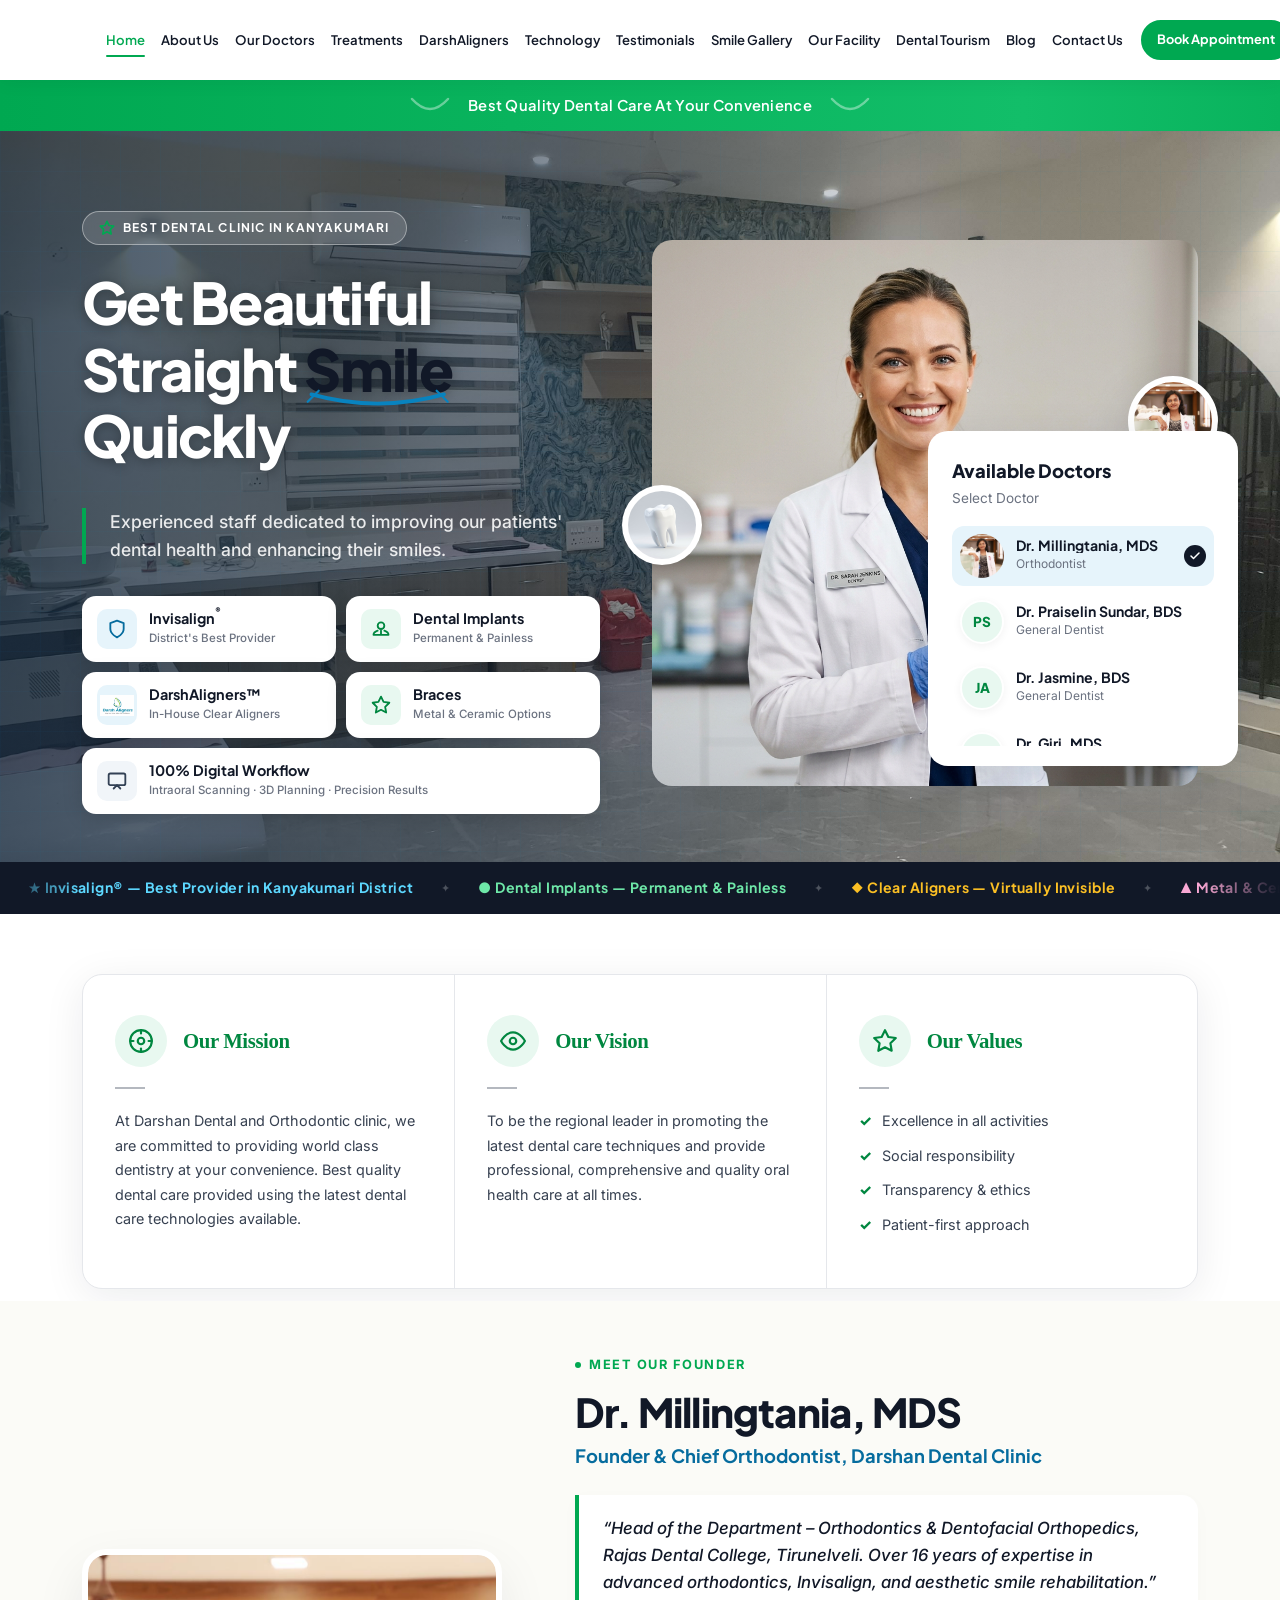
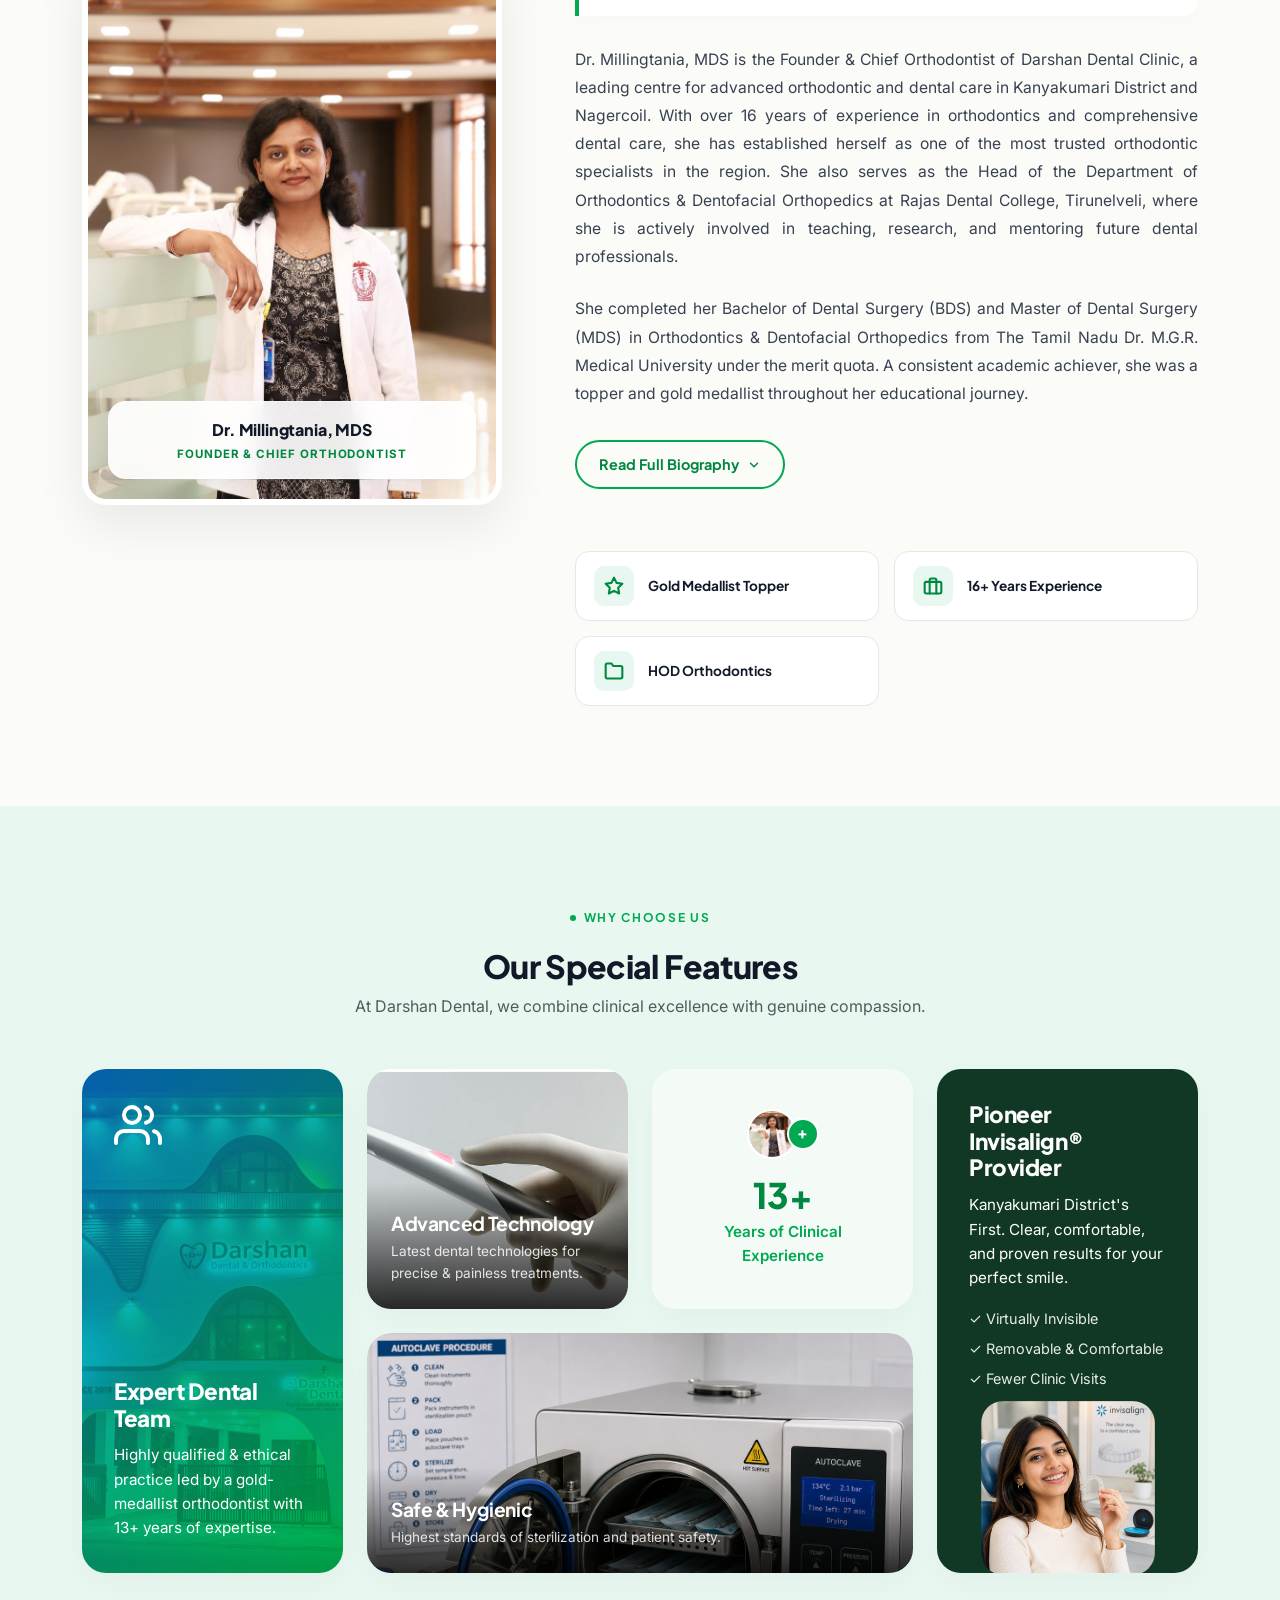
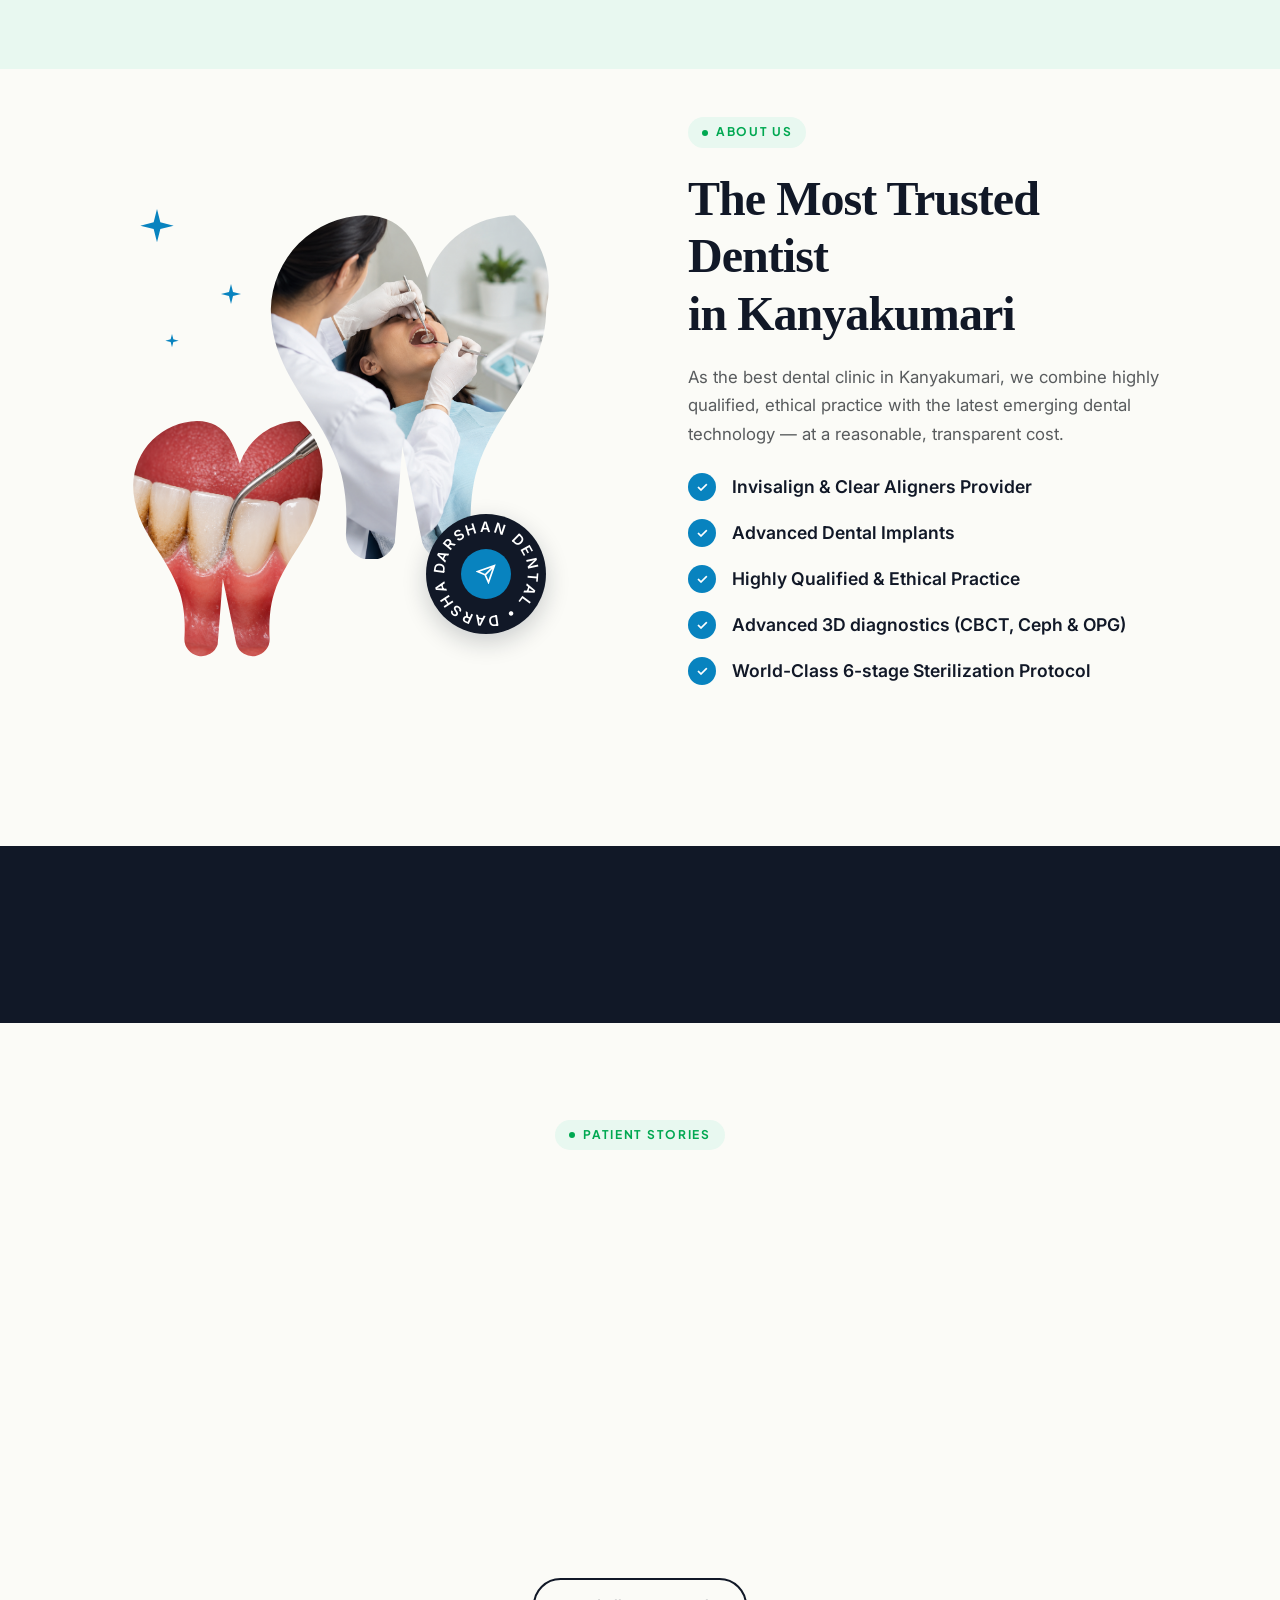
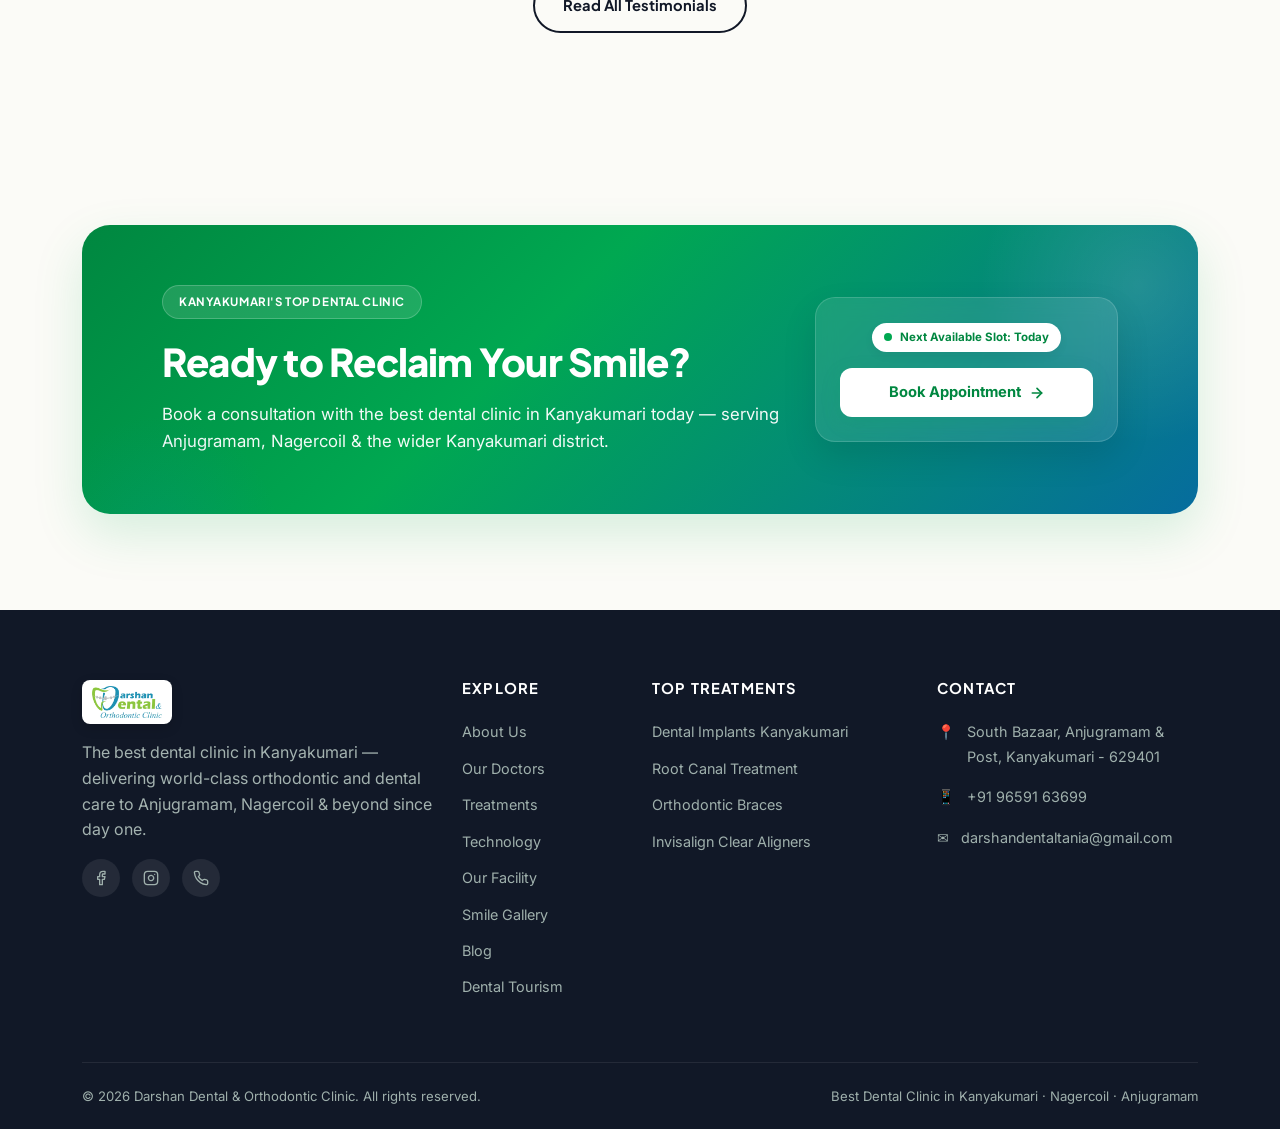
==== commit 7a59711b: "Add keywords" ====
--- a/index.html
+++ b/index.html
@@ -5,8 +5,8 @@
 <meta name="viewport" content="width=device-width, initial-scale=1.0">
 <title>Best Dental Clinic in Kanyakumari | Darshan Dental &amp; Orthodontic Clinic, Nagercoil</title>
 <meta name="description" content="Darshan Dental &amp; Orthodontic Clinic — the best dental clinic in Kanyakumari &amp; Nagercoil. Expert orthodontist, dental implants, root canal treatment, Invisalign &amp; teeth braces at Anjugramam.">
-<meta name="keywords" content="best dental clinic near me, dental clinic near me, smile dental clinic, best dental clinic, near dental clinic, dental doctor near me, dental implant clinic near me, teeth clinic near me, dental appointment, near by dental clinic, best dental near me, low price dental clinic near me, best dental care near me, dental clinic near me with price, dentist braces near me, tooth doctor near me, teeth hospital near me, smile dental clinic near me, dentist near by me, dental care clinic, teeth clinic, near by dental hospital, near dental clinic near me, dental clinic near by me, dental clinic price list, dental clinic cheap near me, near me dental hospital, near to me dental clinic, smile clinic near me, the dental clinic, dental clinic appointment, top dental clinic near me, new dental clinic near me, dental care clinic near me, best teeth doctor near me, i smile dental clinic, braces dental clinic near me, dental clinic near my location, dental clinic price list near me, orthodontist clinic, top dental care, dental care centre, smile dental care near me, near dental clinic me, happy smiles dental clinic, dental clinic in near me, i smile dental care">
-<link rel="icon" href="/Favicon.png" type="image/x-png">
+<meta name="keywords" content="best dental clinic in Kanyakumari, best dental clinic Nagercoil, dental clinic Anjugramam, best dental clinic near me, dental doctor near me, dentist near me, dental implant clinic near me, orthodontist Kanyakumari, root canal treatment Nagercoil, Invisalign provider Kanyakumari, DarshAligners, teeth braces cost Kanyakumari, laser dentistry Kanyakumari, wisdom tooth extraction near me, teeth whitening cost, cosmetic dentist Kanyakumari, pediatric child dentist, dental hospital Kanyakumari, low price dental clinic near me, best dental care near me, teeth clinic near me, dental appointment Kanyakumari, Dr Tania Niranjan dental clinic, dental tourism Kanyakumari">
+<link rel="icon" href="Favicon.png" type="image/x-png">
 <!-- Fonts -->
 <link rel="preconnect" href="https://fonts.googleapis.com">
 <link href="https://fonts.googleapis.com/css2?family=Plus+Jakarta+Sans:wght@500;600;700;800&family=Inter:wght@400;500;600&display=swap" rel="stylesheet">
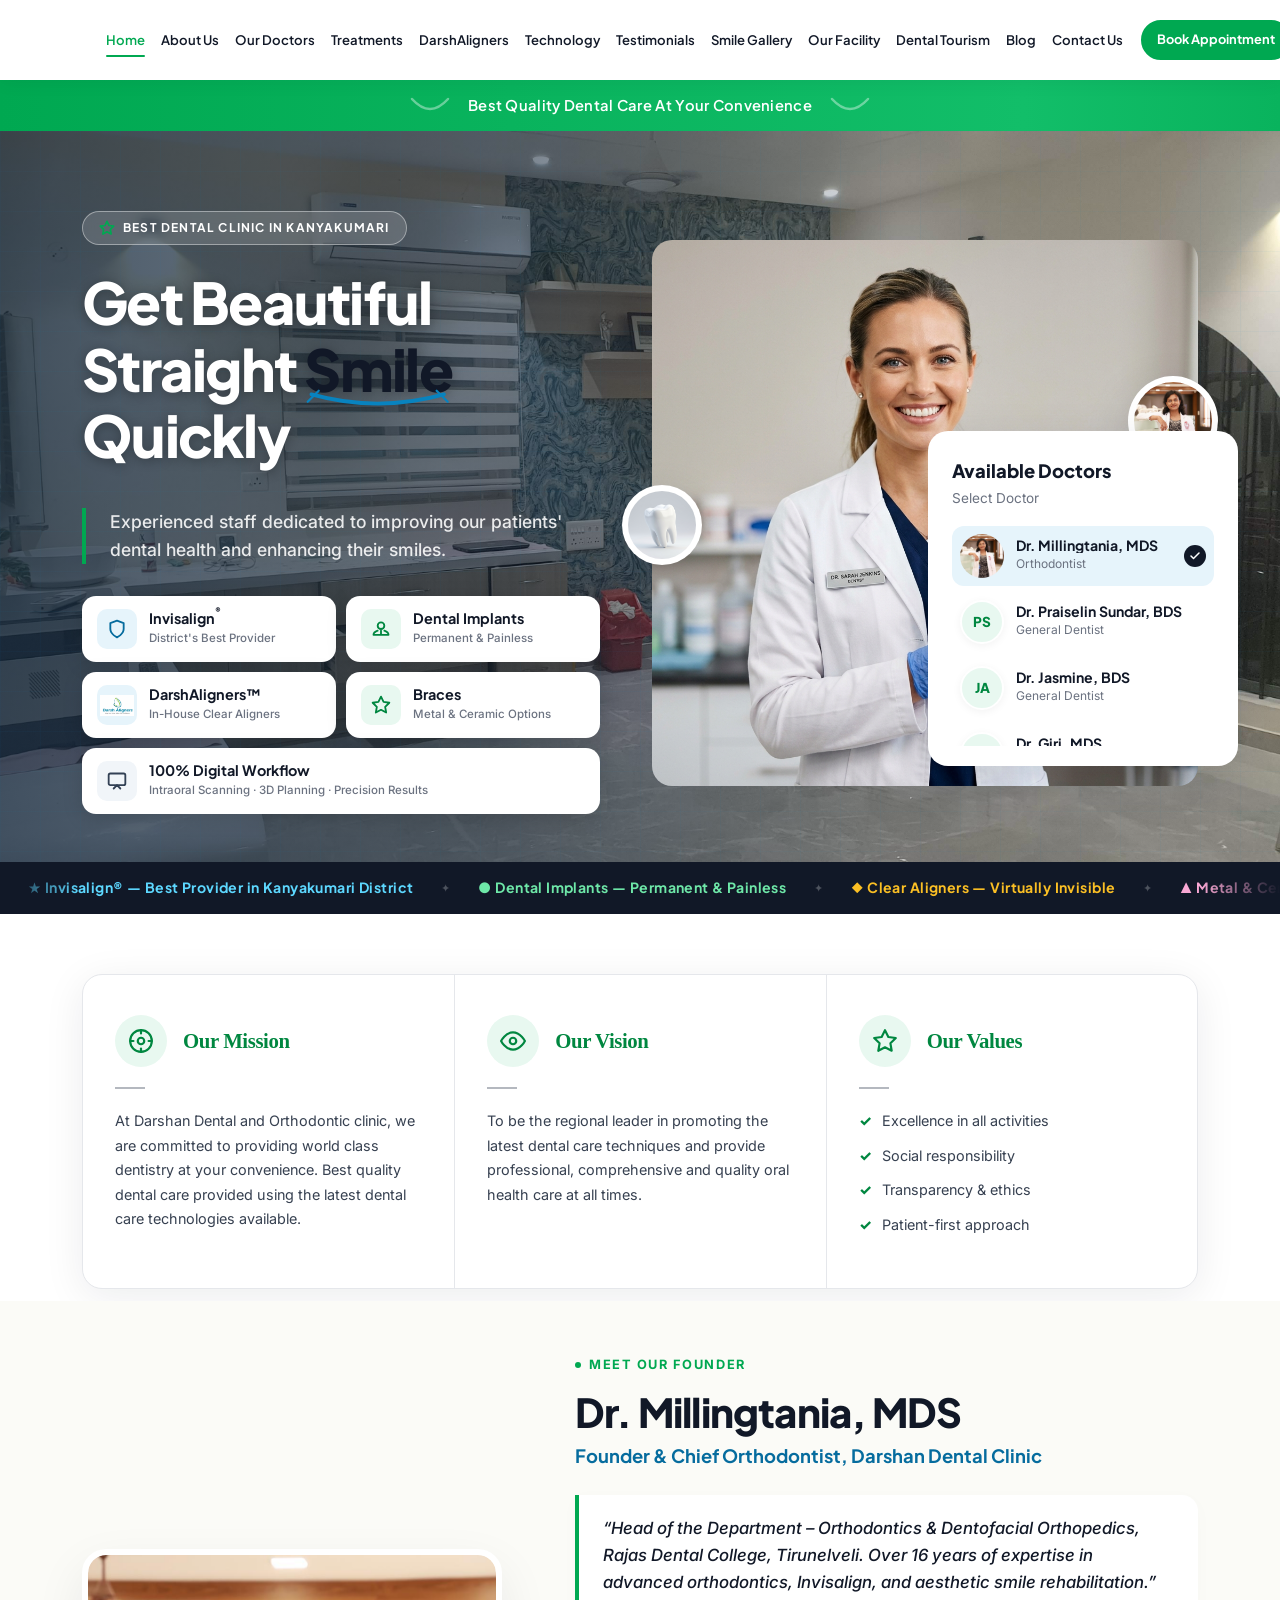
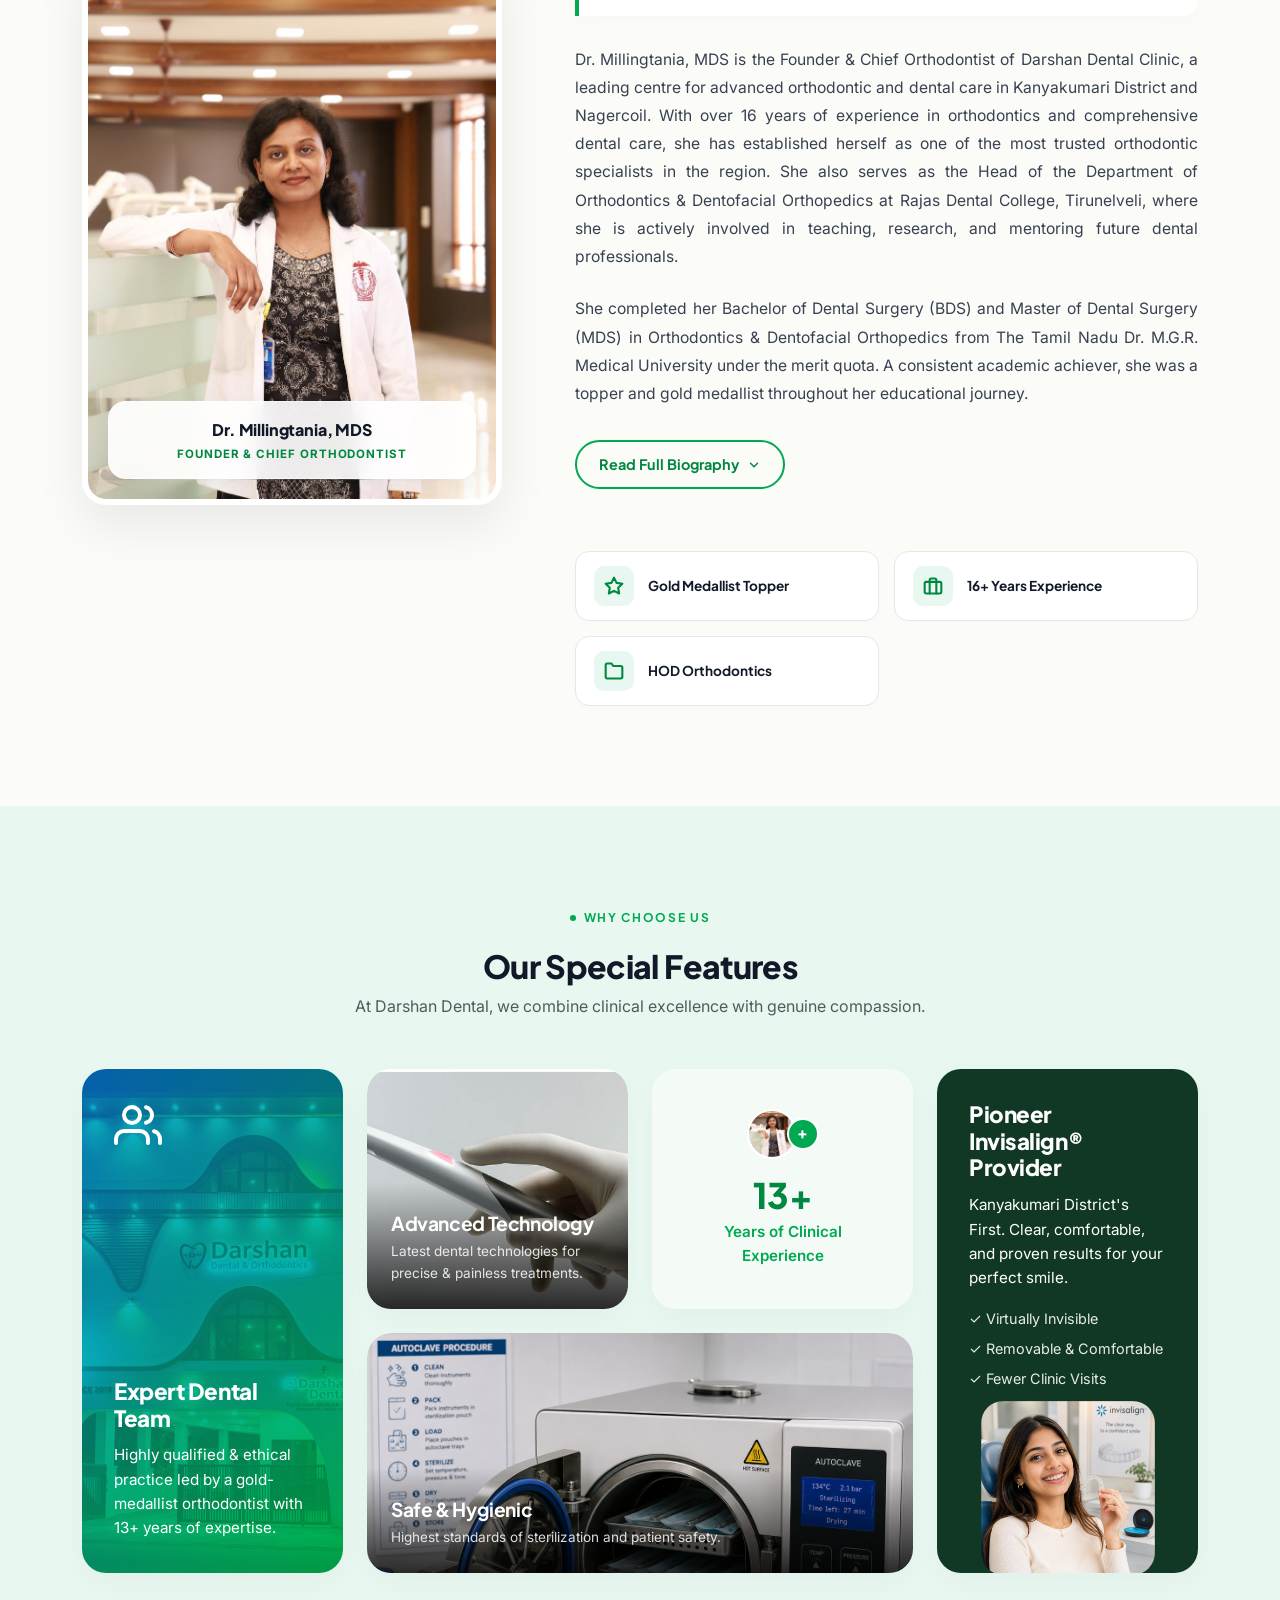
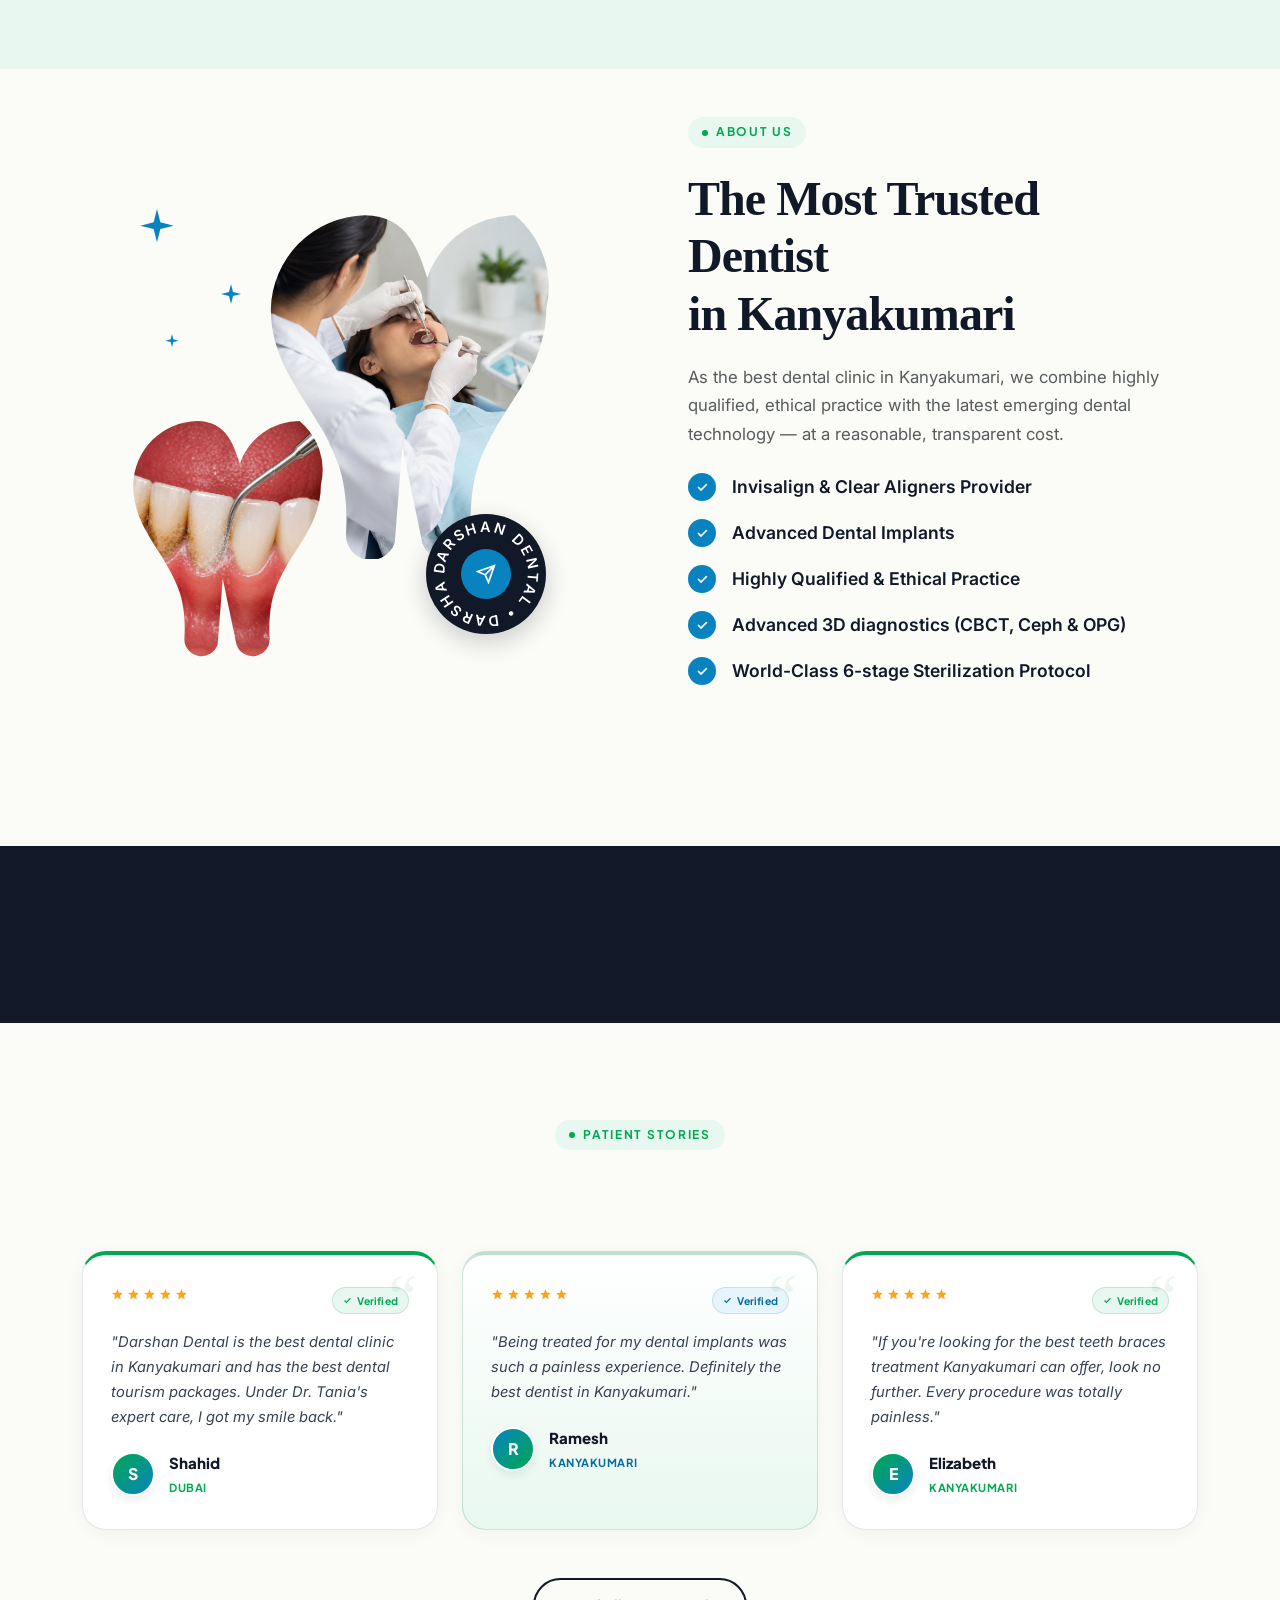
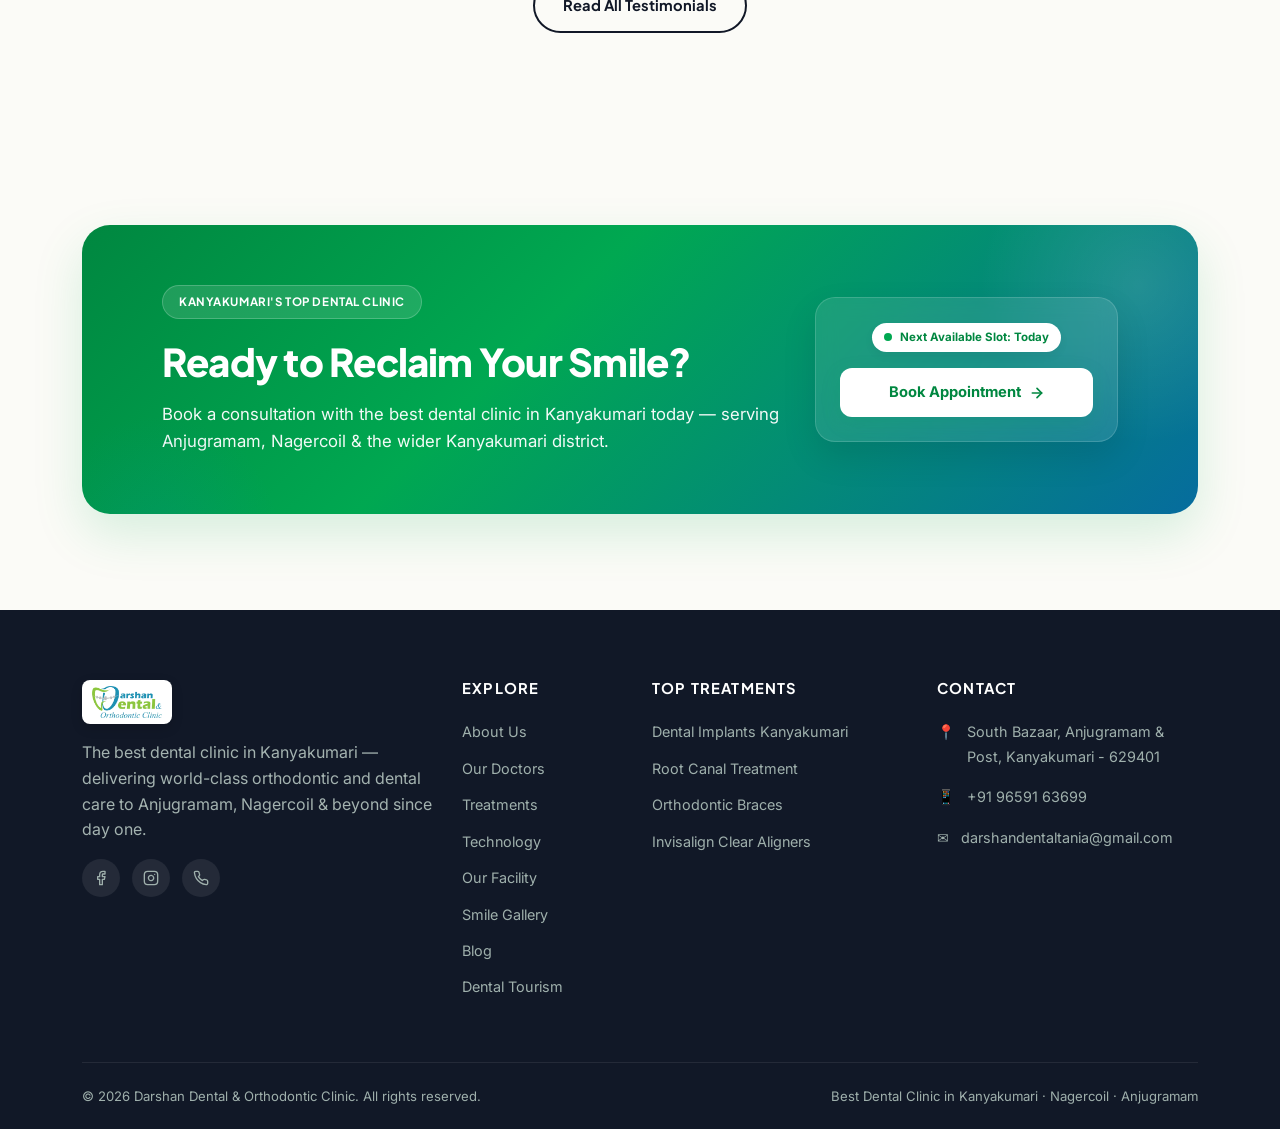
==== commit 7eb8aeee: "Add keywords" ====
--- a/index.html
+++ b/index.html
@@ -5,7 +5,7 @@
 <meta name="viewport" content="width=device-width, initial-scale=1.0">
 <title>Best Dental Clinic in Kanyakumari | Darshan Dental &amp; Orthodontic Clinic, Nagercoil</title>
 <meta name="description" content="Darshan Dental &amp; Orthodontic Clinic — the best dental clinic in Kanyakumari &amp; Nagercoil. Expert orthodontist, dental implants, root canal treatment, Invisalign &amp; teeth braces at Anjugramam.">
-<meta name="keywords" content="best dental clinic in Kanyakumari, best dental clinic Nagercoil, dental clinic Anjugramam, best dental clinic near me, dental doctor near me, dentist near me, dental implant clinic near me, orthodontist Kanyakumari, root canal treatment Nagercoil, Invisalign provider Kanyakumari, DarshAligners, teeth braces cost Kanyakumari, laser dentistry Kanyakumari, wisdom tooth extraction near me, teeth whitening cost, cosmetic dentist Kanyakumari, pediatric child dentist, dental hospital Kanyakumari, low price dental clinic near me, best dental care near me, teeth clinic near me, dental appointment Kanyakumari, Dr Tania Niranjan dental clinic, dental tourism Kanyakumari">
+<meta name="keywords" content="best dental clinic in Kanyakumari, best dental clinic Nagercoil, dental clinic Anjugramam, best dental clinic near me, dental doctor near me, dentist near me, dental implant clinic near me, orthodontist Kanyakumari, root canal treatment Nagercoil, Invisalign provider Kanyakumari, DarshAligners, teeth braces cost Kanyakumari, laser dentistry Kanyakumari, wisdom tooth extraction near me, teeth whitening cost, cosmetic dentist Kanyakumari, pediatric child dentist, dental hospital Kanyakumari, low price dental clinic near me, best dental care near me, teeth clinic near me, dental appointment Kanyakumari, Dr Tania Niranjan dental clinic, Dr SD Milling Tania Niranjan MDS, dental tourism Kanyakumari, painless dental treatment Kanyakumari, top rated dentist Kanyakumari, dental crown and bridge Nagercoil, smile makeover clinic Tamil Nadu, dental clinic near Valliyoor, dental hospital near Radhapuram, dental clinic near Kavalkinaru, dental clinic near Suchindram, dental clinic near Agastheeswaram, affordable teeth alignment, teeth cleaning scaling Nagercoil, tooth pain emergency clinic, 24 hours emergency dentist Kanyakumari, best orthodontic center Tamil Nadu, in-house clear aligners India, teeth gap filling near me, artificial teeth set cost, dental x-ray CBCT scan Kanyakumari, fixed teeth replacement, single sitting RCT clinic">
 <link rel="icon" href="Favicon.png" type="image/x-png">
 <!-- Fonts -->
 <link rel="preconnect" href="https://fonts.googleapis.com">
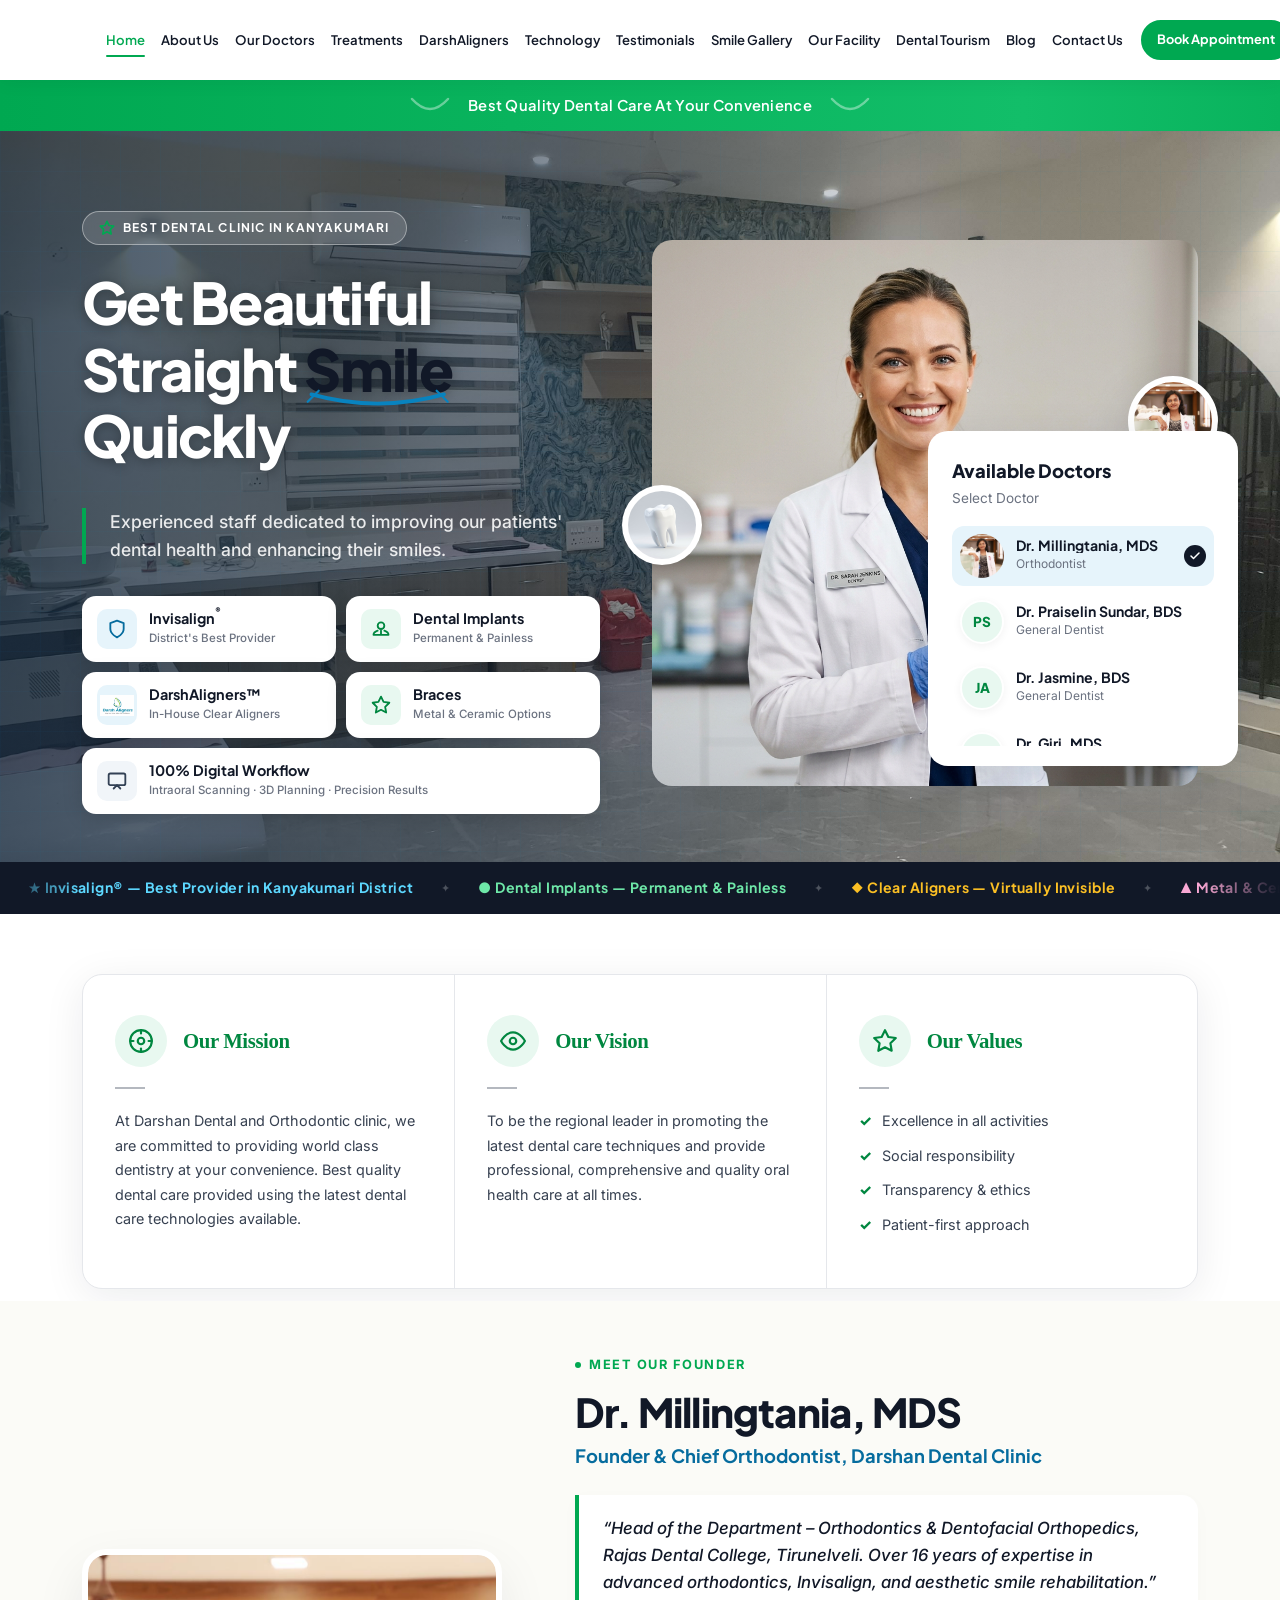
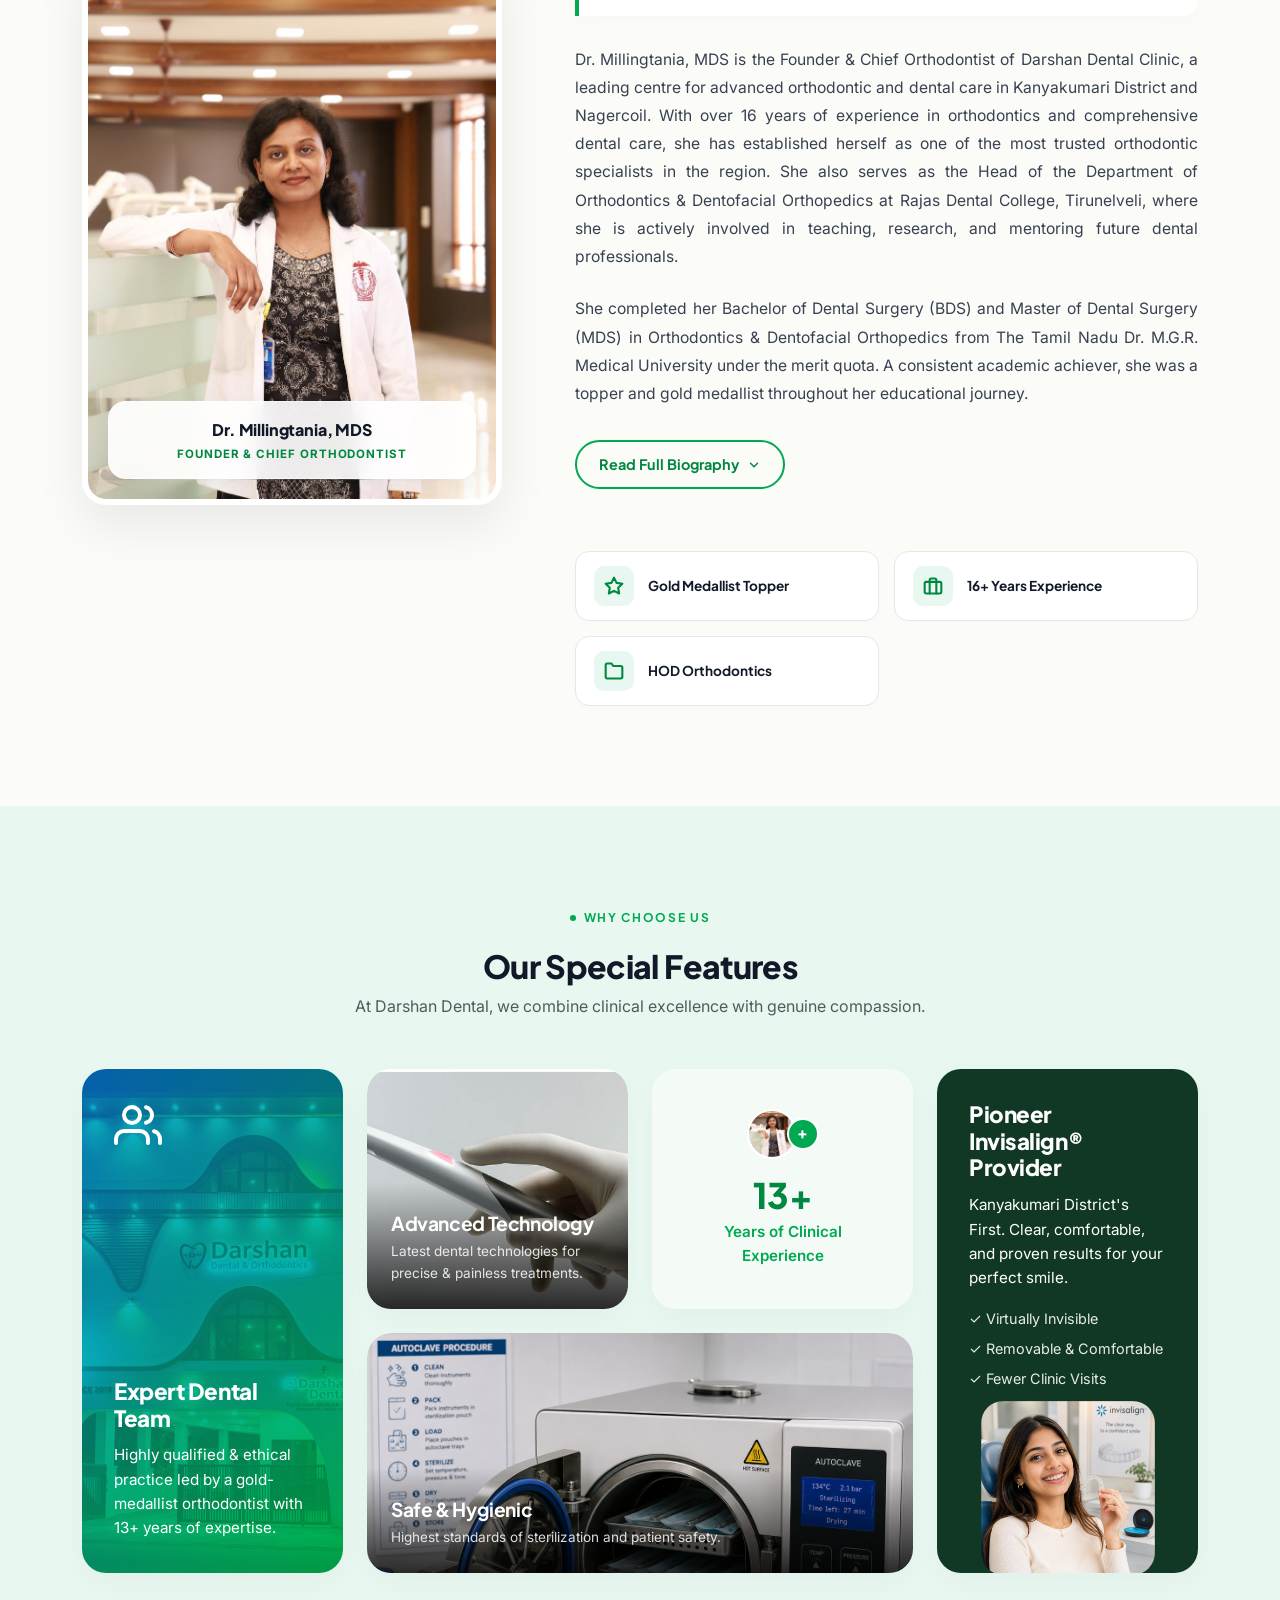
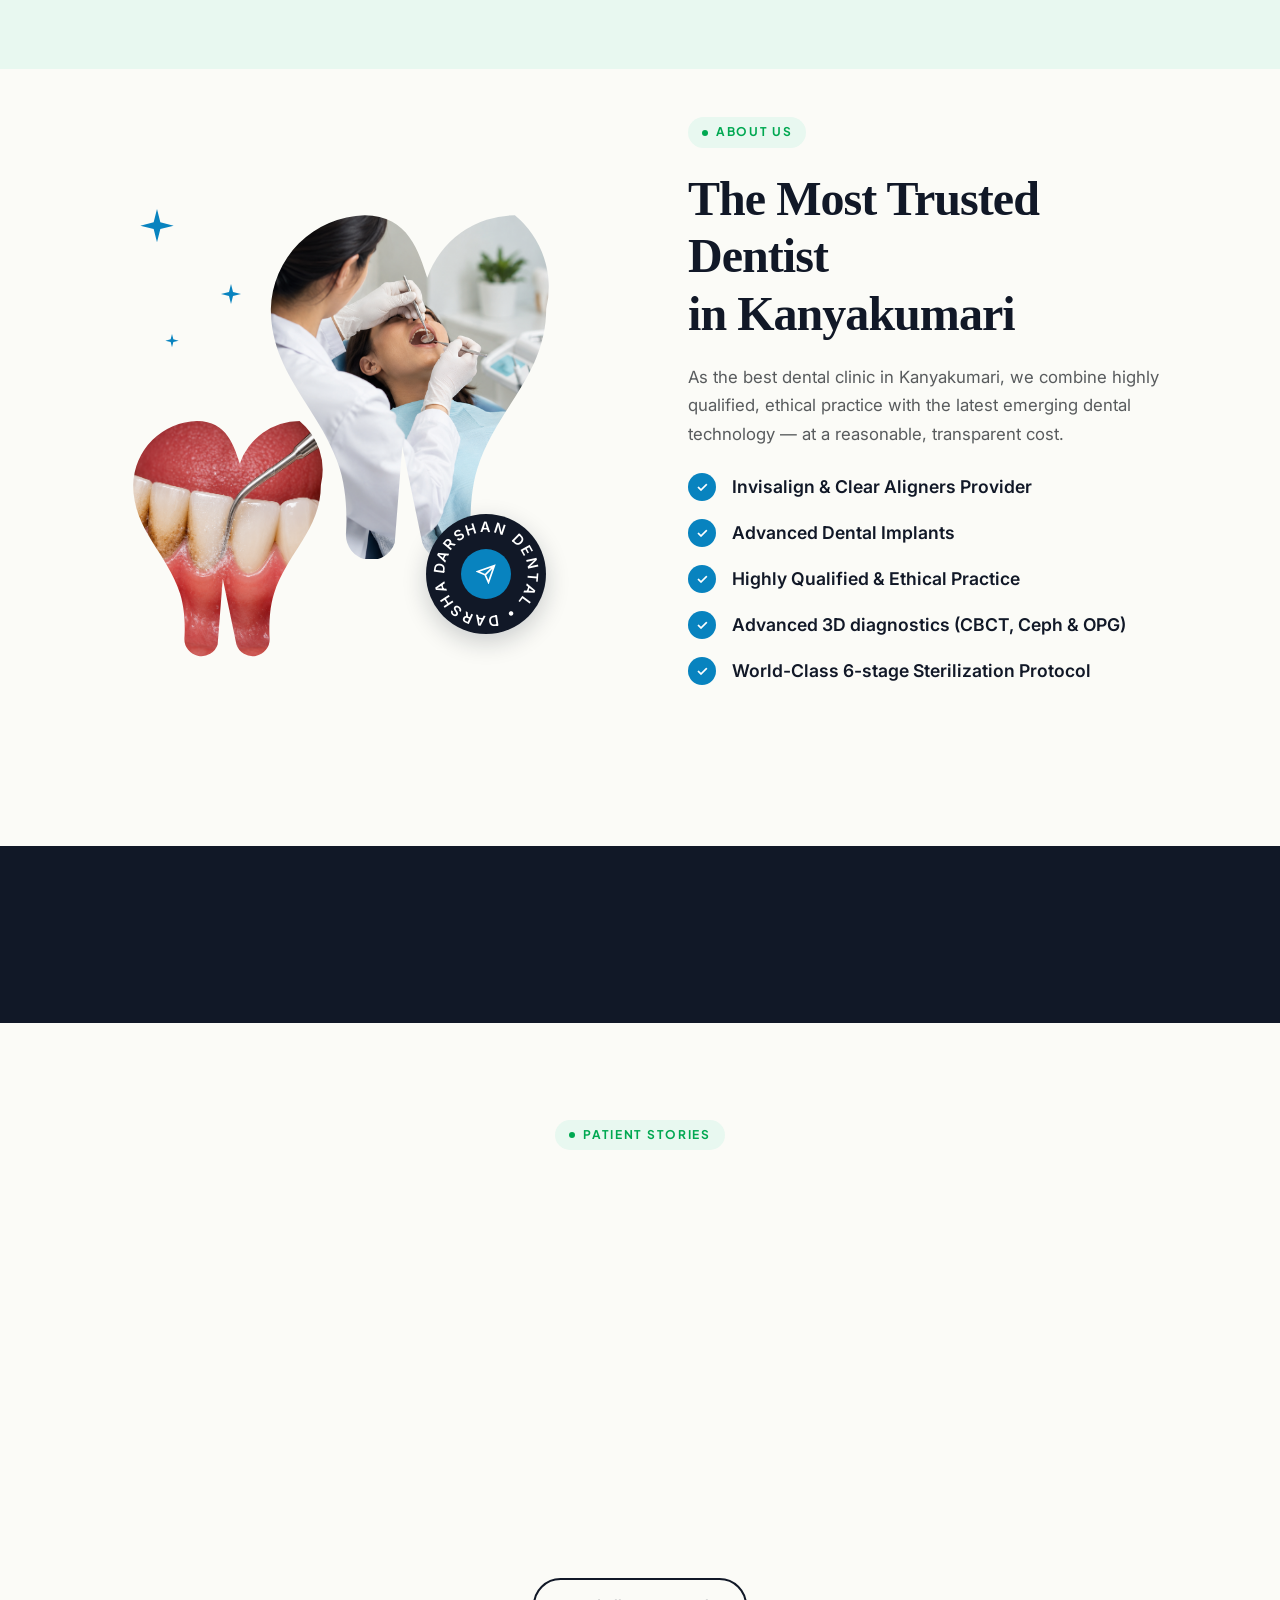
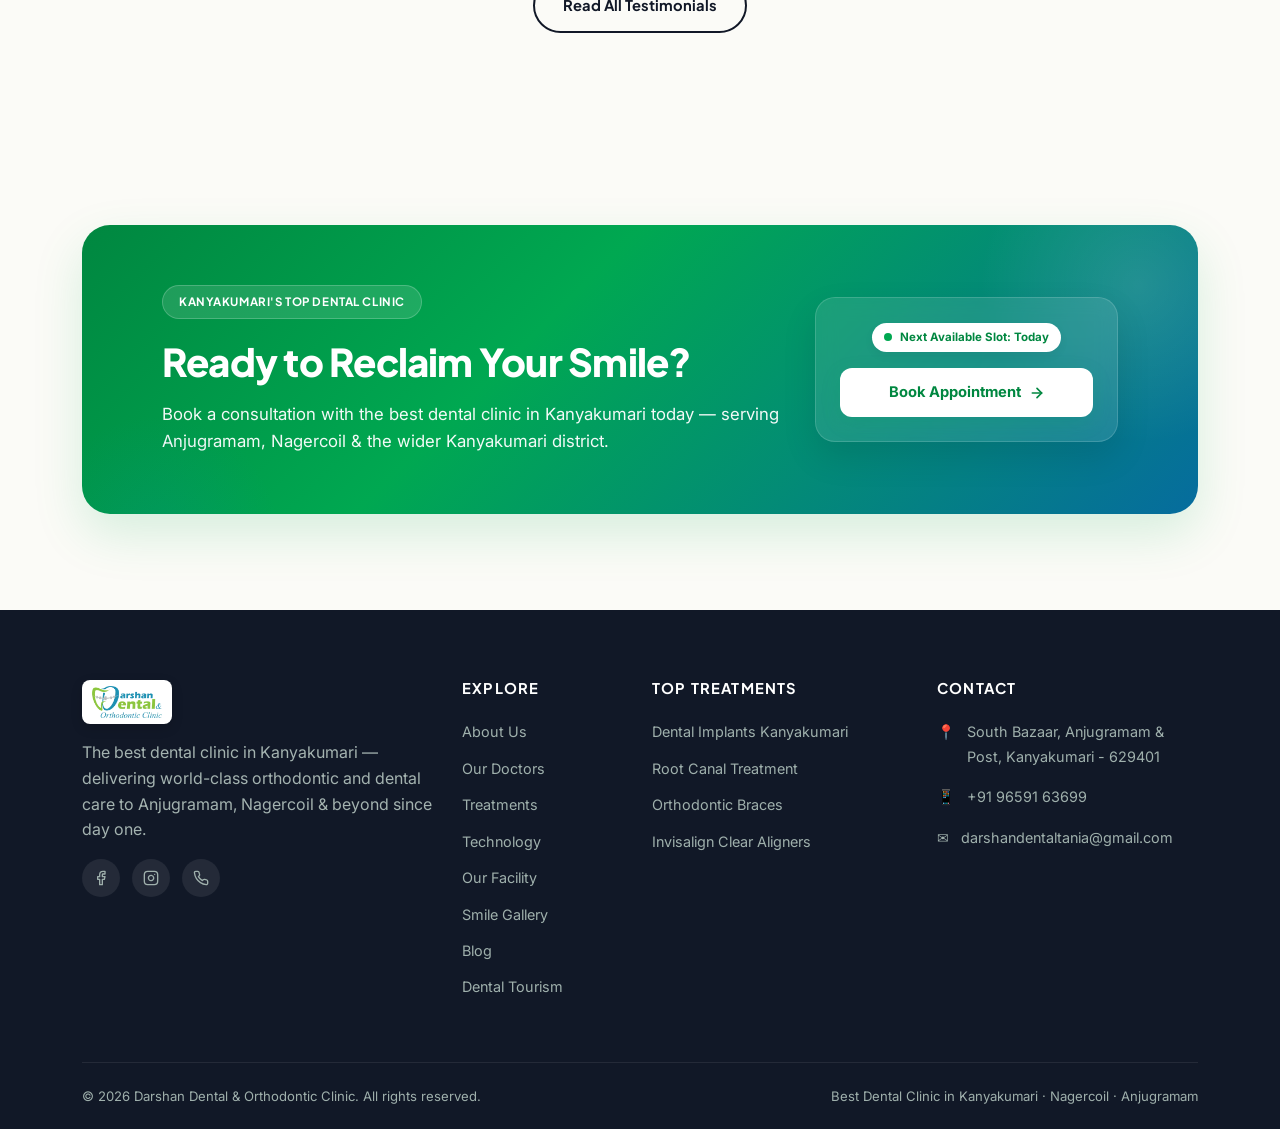
==== commit da9ae71b: "Add keywords" ====
--- a/index.html
+++ b/index.html
@@ -5,7 +5,7 @@
 <meta name="viewport" content="width=device-width, initial-scale=1.0">
 <title>Best Dental Clinic in Kanyakumari | Darshan Dental &amp; Orthodontic Clinic, Nagercoil</title>
 <meta name="description" content="Darshan Dental &amp; Orthodontic Clinic — the best dental clinic in Kanyakumari &amp; Nagercoil. Expert orthodontist, dental implants, root canal treatment, Invisalign &amp; teeth braces at Anjugramam.">
-<meta name="keywords" content="best dental clinic in Kanyakumari, best dental clinic Nagercoil, dental clinic Anjugramam, best dental clinic near me, dental doctor near me, dentist near me, dental implant clinic near me, orthodontist Kanyakumari, root canal treatment Nagercoil, Invisalign provider Kanyakumari, DarshAligners, teeth braces cost Kanyakumari, laser dentistry Kanyakumari, wisdom tooth extraction near me, teeth whitening cost, cosmetic dentist Kanyakumari, pediatric child dentist, dental hospital Kanyakumari, low price dental clinic near me, best dental care near me, teeth clinic near me, dental appointment Kanyakumari, Dr Tania Niranjan dental clinic, Dr SD Milling Tania Niranjan MDS, dental tourism Kanyakumari, painless dental treatment Kanyakumari, top rated dentist Kanyakumari, dental crown and bridge Nagercoil, smile makeover clinic Tamil Nadu, dental clinic near Valliyoor, dental hospital near Radhapuram, dental clinic near Kavalkinaru, dental clinic near Suchindram, dental clinic near Agastheeswaram, affordable teeth alignment, teeth cleaning scaling Nagercoil, tooth pain emergency clinic, 24 hours emergency dentist Kanyakumari, best orthodontic center Tamil Nadu, in-house clear aligners India, teeth gap filling near me, artificial teeth set cost, dental x-ray CBCT scan Kanyakumari, fixed teeth replacement, single sitting RCT clinic">
+<meta name="keywords" content="best dental clinic in Kanyakumari, best dental clinic Nagercoil, dental clinic Anjugramam, best dental clinic near me, dental doctor near me, dentist near me, dental implant clinic near me, orthodontist Kanyakumari, root canal treatment Nagercoil, Invisalign provider Kanyakumari, DarshAligners, teeth braces cost Kanyakumari, laser dentistry Kanyakumari, wisdom tooth extraction near me, teeth whitening cost, cosmetic dentist Kanyakumari, pediatric child dentist, dental hospital Kanyakumari, low price dental clinic near me, best dental care near me, teeth clinic near me, dental appointment Kanyakumari, Dr Tania Niranjan dental clinic, Dr SD Milling Tania Niranjan MDS, dental tourism Kanyakumari, painless dental treatment Kanyakumari, top rated dentist Kanyakumari, dental crown and bridge Nagercoil, smile makeover clinic Tamil Nadu, dental clinic near Valliyoor, dental hospital near Radhapuram, dental clinic near Kavalkinaru, dental clinic near Suchindram, dental clinic near Agastheeswaram, affordable teeth alignment, teeth cleaning scaling Nagercoil, tooth pain emergency clinic, 24 hours emergency dentist Kanyakumari, best orthodontic center Tamil Nadu, in-house clear aligners India, teeth gap filling near me, artificial teeth set cost, dental x-ray CBCT scan Kanyakumari, fixed teeth replacement, single sitting RCT clinic, multispeciality dental clinic Kanyakumari, top 10 dental clinics in Kanyakumari, famous dentist in Nagercoil, best orthodontist in Kanyakumari district, all on 4 dental implants Kanyakumari, invisible teeth braces cost Kanyakumari, clear aligners near me, emergency toothache doctor Anjugramam, laser gum clinic Tamil Nadu, dental bridge cost Nagercoil, ceramic braces price Kanyakumari, teeth polishing cost near me, child teeth doctor Kanyakumari, dental clinic Marthandam, dental clinic Tisayanvilai, dental clinic Tirunelveli, dental consultation booking Kanyakumari, dental implant cost in Tamil Nadu, painless dental extraction near me, root canal specialist near me, cosmetic dentistry clinic South India, best dental surgeon Kanyakumari">
 <link rel="icon" href="Favicon.png" type="image/x-png">
 <!-- Fonts -->
 <link rel="preconnect" href="https://fonts.googleapis.com">
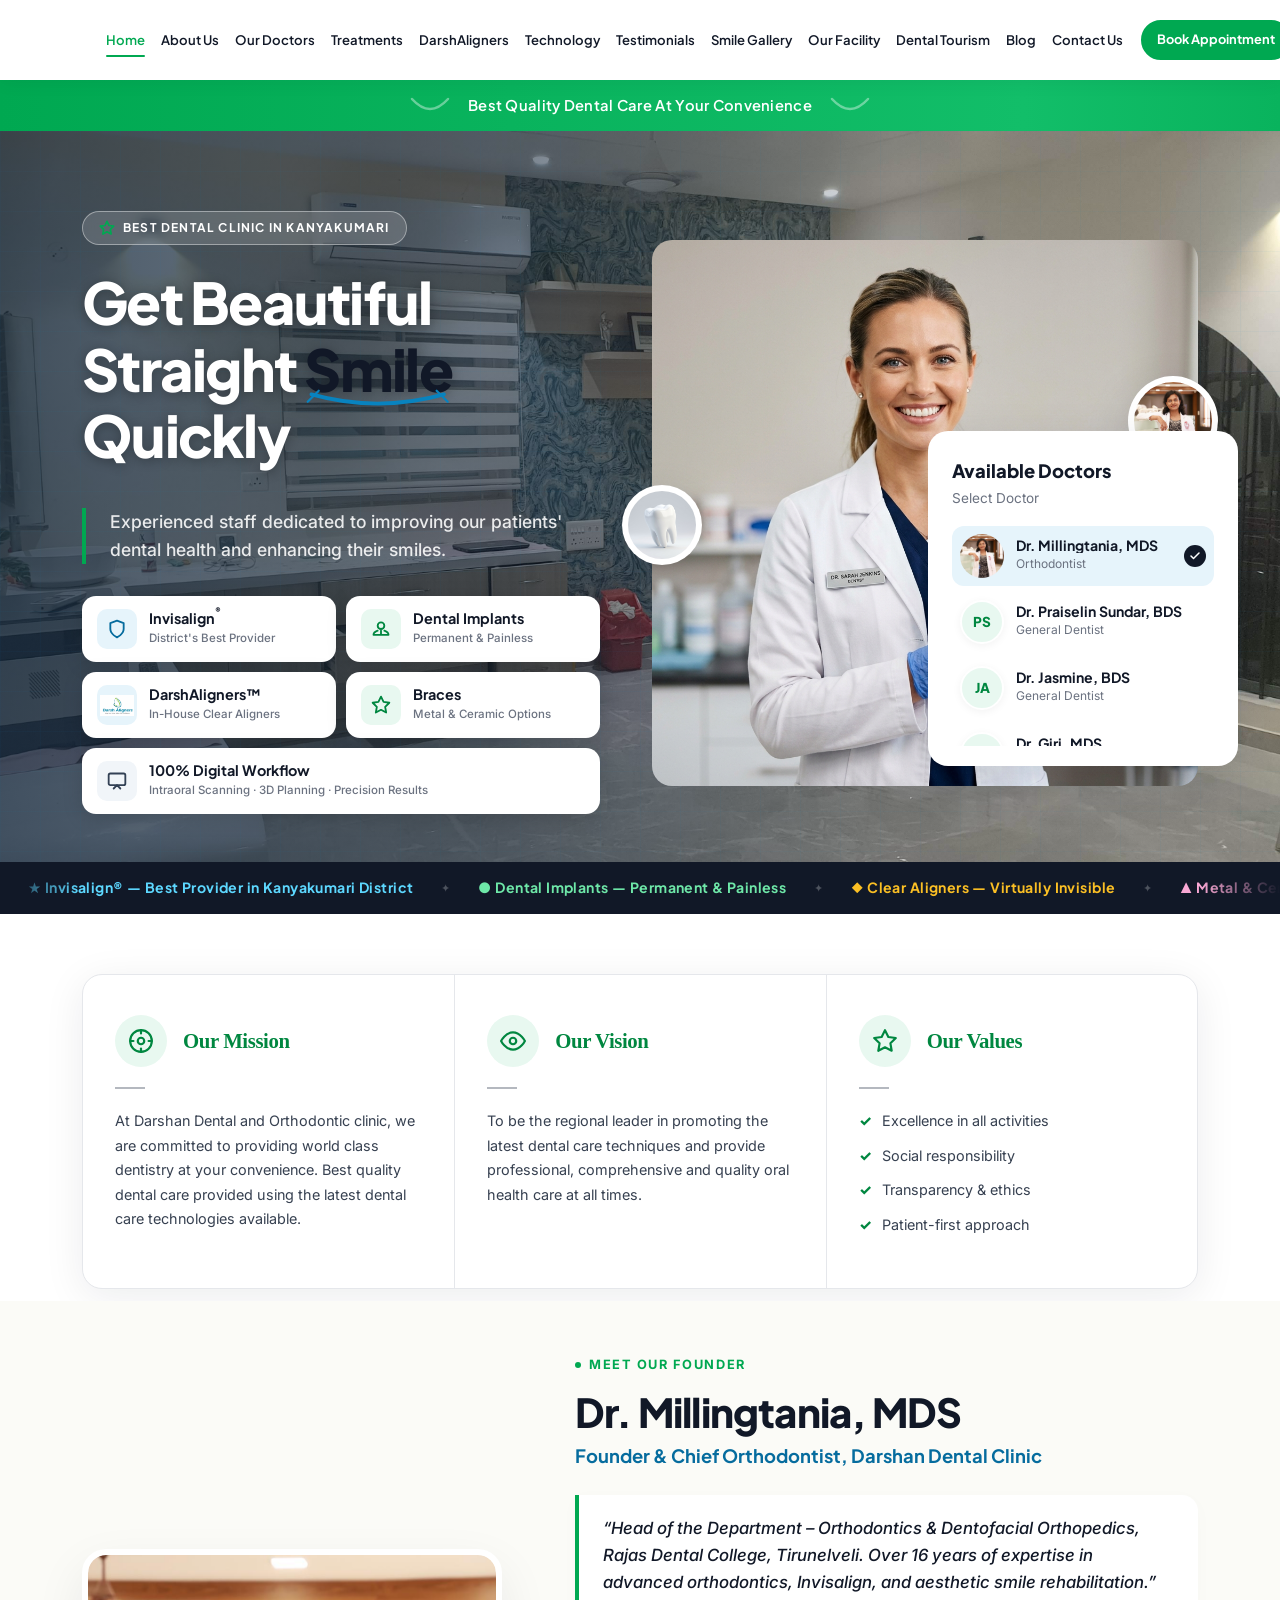
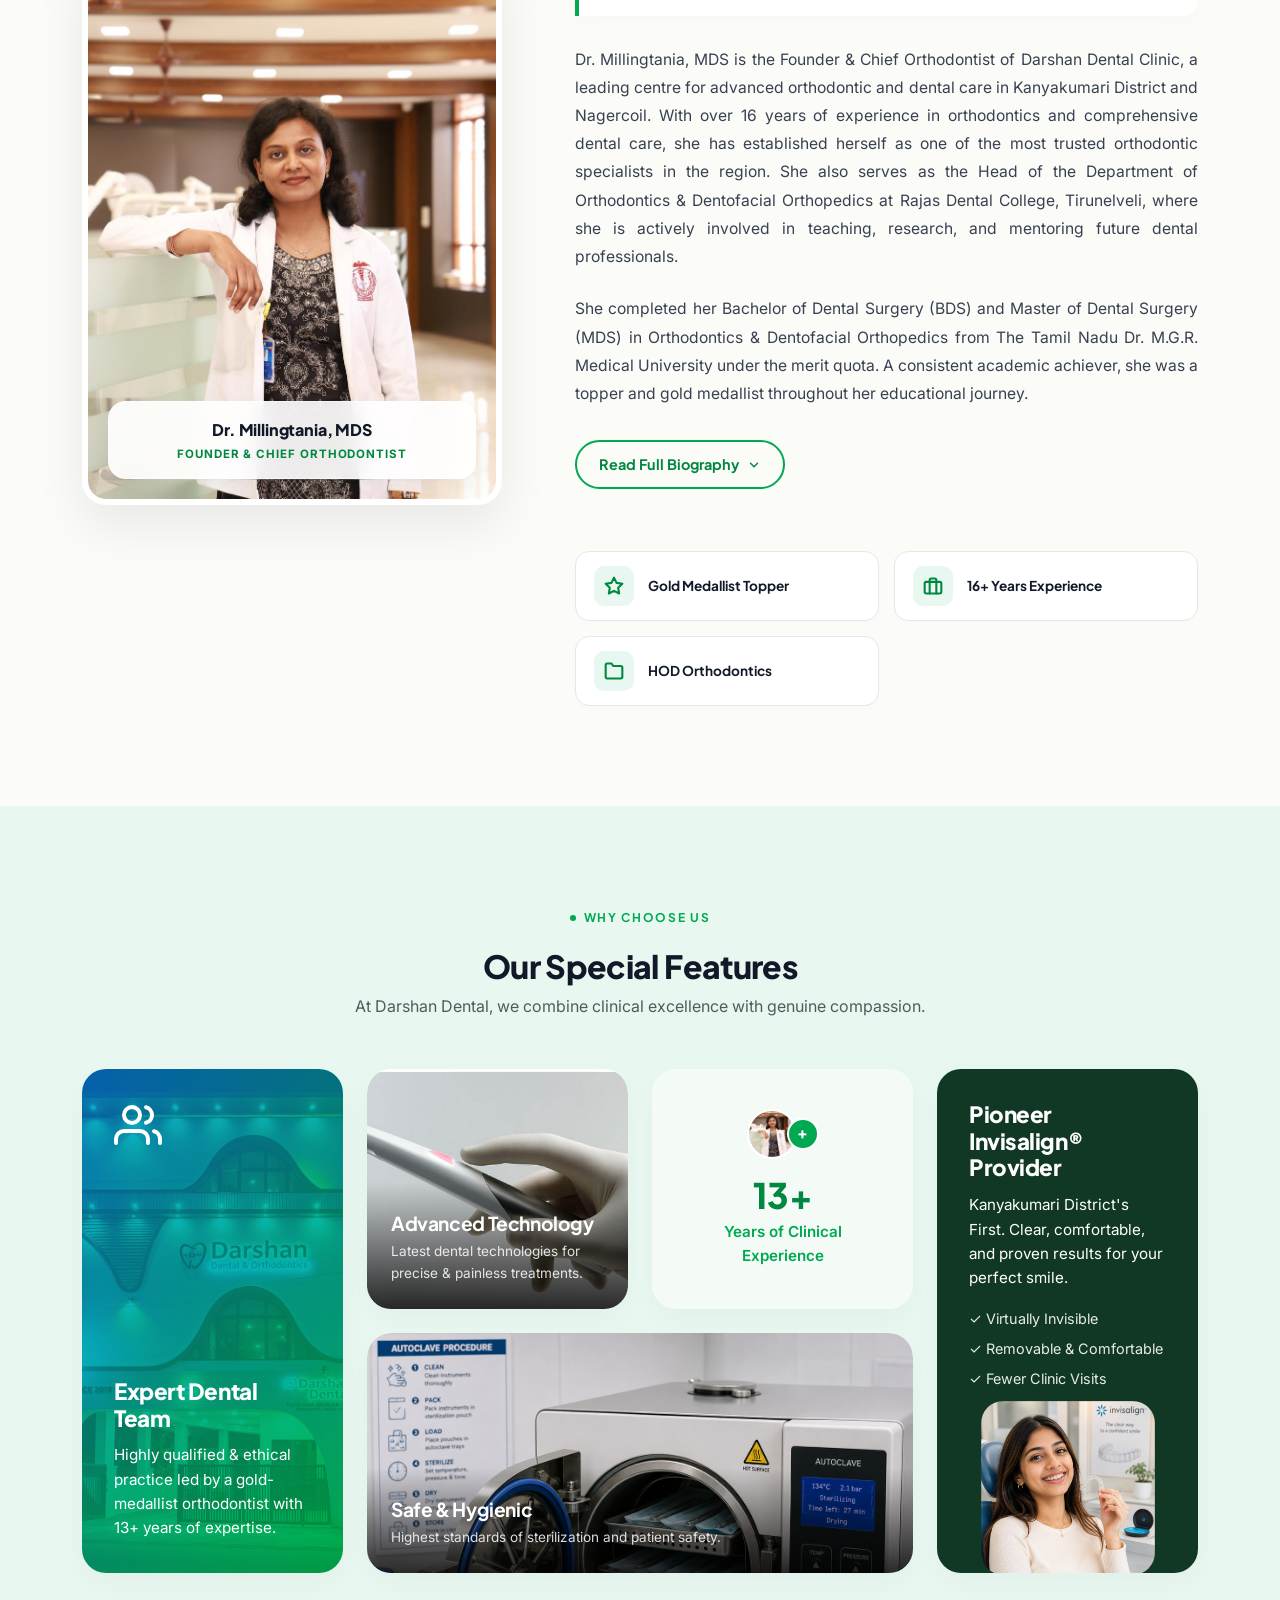
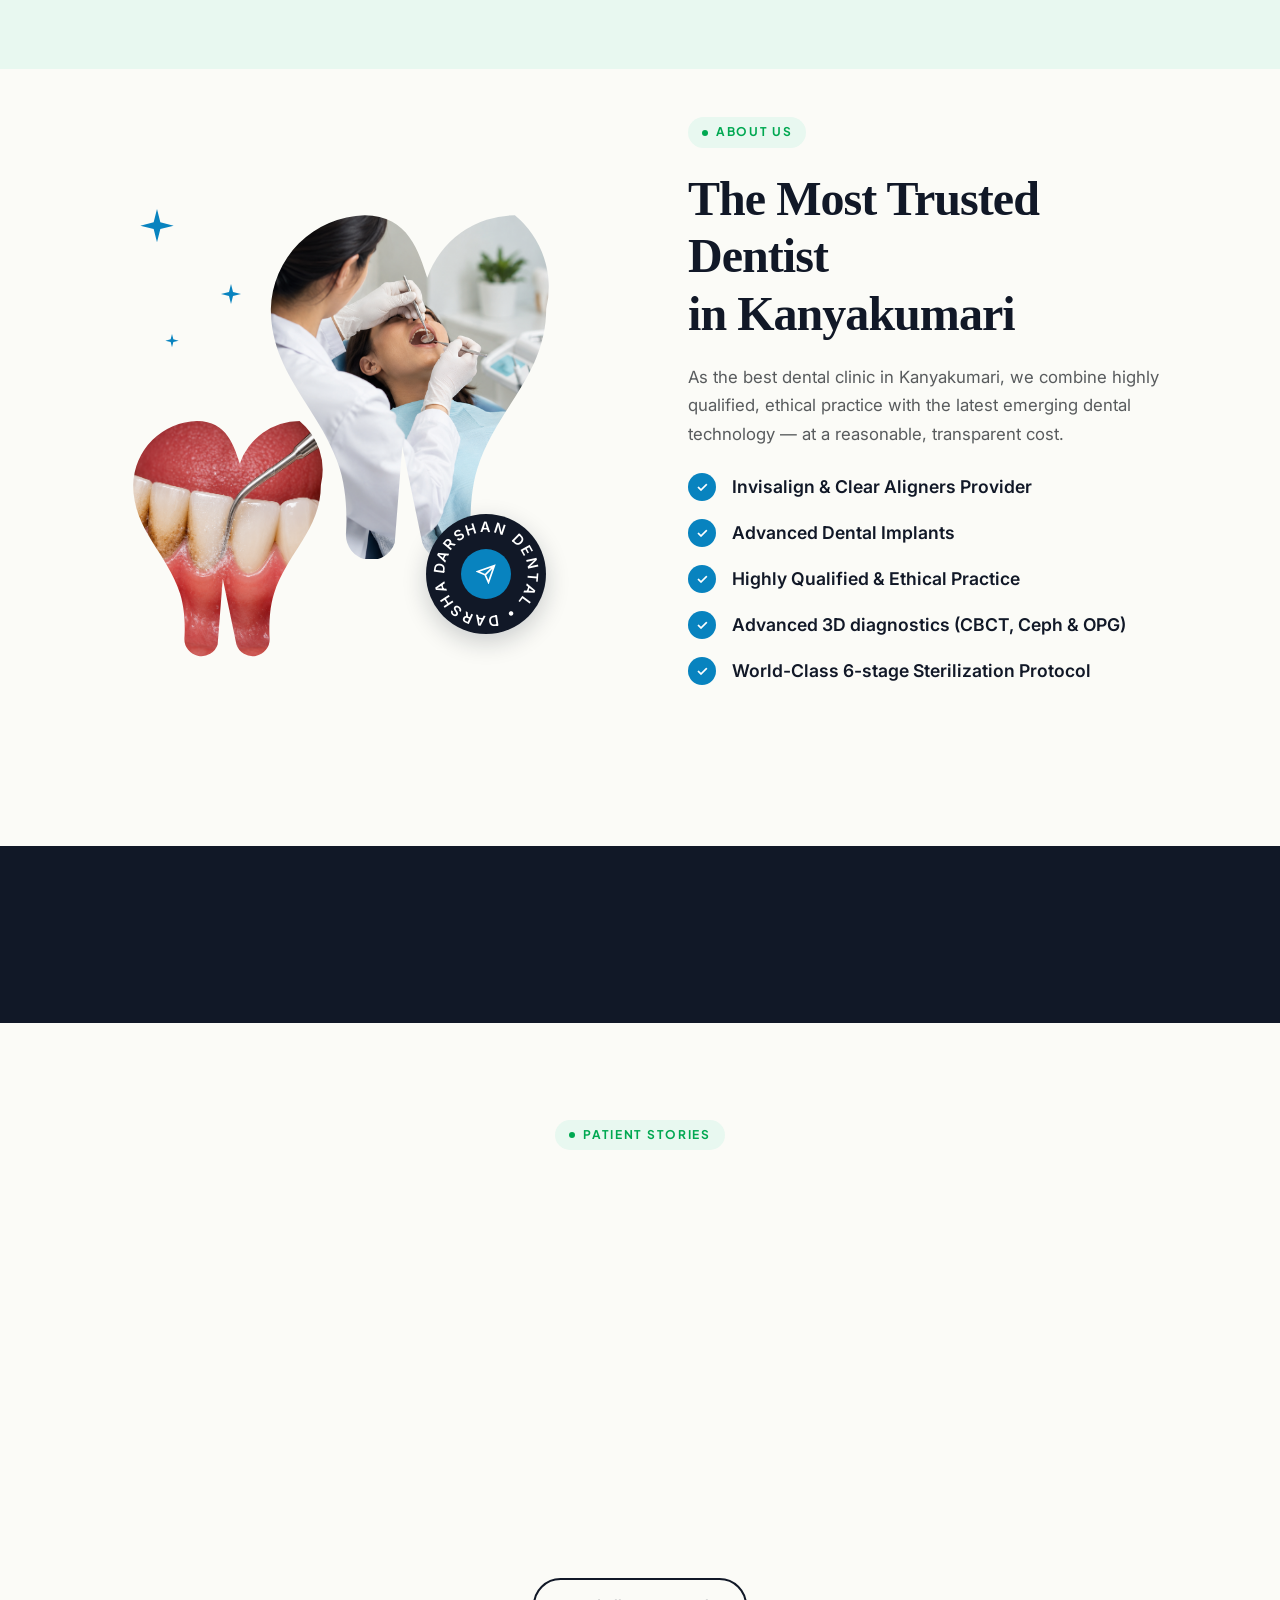
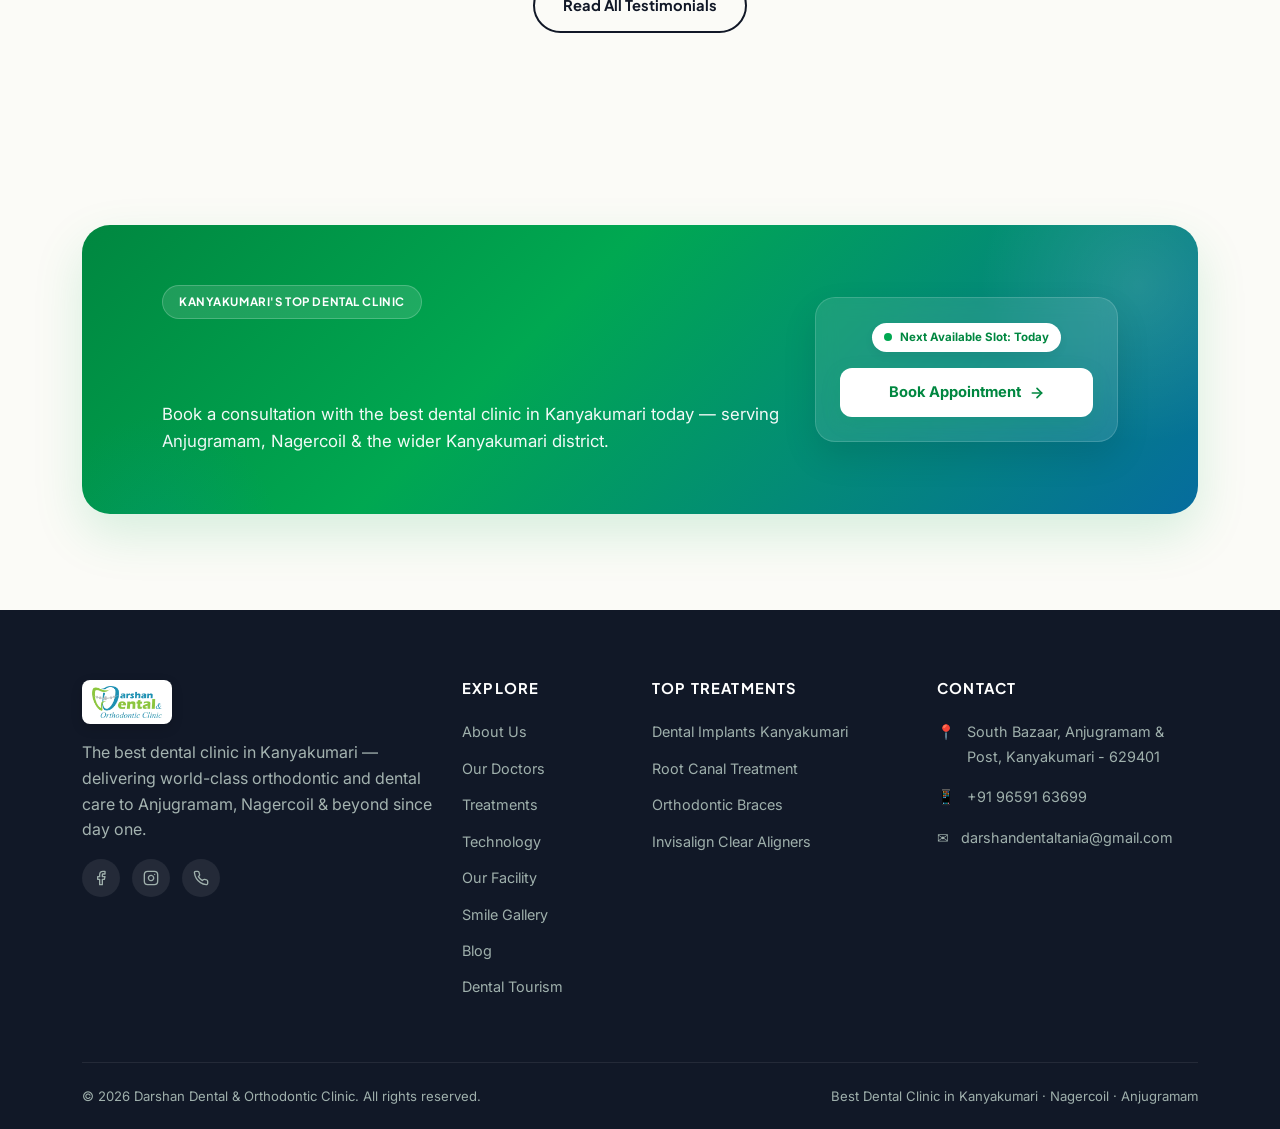
==== commit 9801cc70: "Update project code" ====
--- a/index.html
+++ b/index.html
@@ -5,7 +5,7 @@
 <meta name="viewport" content="width=device-width, initial-scale=1.0">
 <title>Best Dental Clinic in Kanyakumari | Darshan Dental &amp; Orthodontic Clinic, Nagercoil</title>
 <meta name="description" content="Darshan Dental &amp; Orthodontic Clinic — the best dental clinic in Kanyakumari &amp; Nagercoil. Expert orthodontist, dental implants, root canal treatment, Invisalign &amp; teeth braces at Anjugramam.">
-<meta name="keywords" content="best dental clinic in Kanyakumari, best dental clinic Nagercoil, dental clinic Anjugramam, best dental clinic near me, dental doctor near me, dentist near me, dental implant clinic near me, orthodontist Kanyakumari, root canal treatment Nagercoil, Invisalign provider Kanyakumari, DarshAligners, teeth braces cost Kanyakumari, laser dentistry Kanyakumari, wisdom tooth extraction near me, teeth whitening cost, cosmetic dentist Kanyakumari, pediatric child dentist, dental hospital Kanyakumari, low price dental clinic near me, best dental care near me, teeth clinic near me, dental appointment Kanyakumari, Dr Tania Niranjan dental clinic, Dr SD Milling Tania Niranjan MDS, dental tourism Kanyakumari, painless dental treatment Kanyakumari, top rated dentist Kanyakumari, dental crown and bridge Nagercoil, smile makeover clinic Tamil Nadu, dental clinic near Valliyoor, dental hospital near Radhapuram, dental clinic near Kavalkinaru, dental clinic near Suchindram, dental clinic near Agastheeswaram, affordable teeth alignment, teeth cleaning scaling Nagercoil, tooth pain emergency clinic, 24 hours emergency dentist Kanyakumari, best orthodontic center Tamil Nadu, in-house clear aligners India, teeth gap filling near me, artificial teeth set cost, dental x-ray CBCT scan Kanyakumari, fixed teeth replacement, single sitting RCT clinic, multispeciality dental clinic Kanyakumari, top 10 dental clinics in Kanyakumari, famous dentist in Nagercoil, best orthodontist in Kanyakumari district, all on 4 dental implants Kanyakumari, invisible teeth braces cost Kanyakumari, clear aligners near me, emergency toothache doctor Anjugramam, laser gum clinic Tamil Nadu, dental bridge cost Nagercoil, ceramic braces price Kanyakumari, teeth polishing cost near me, child teeth doctor Kanyakumari, dental clinic Marthandam, dental clinic Tisayanvilai, dental clinic Tirunelveli, dental consultation booking Kanyakumari, dental implant cost in Tamil Nadu, painless dental extraction near me, root canal specialist near me, cosmetic dentistry clinic South India, best dental surgeon Kanyakumari">
+<meta name="keywords" content="best dental clinic in Kanyakumari, best dental clinic Nagercoil, dental clinic Anjugramam, best dental clinic near me, dental doctor near me, dentist near me, dental implant clinic near me, orthodontist Kanyakumari, root canal treatment Nagercoil, Invisalign provider Kanyakumari, DarshAligners, teeth braces cost Kanyakumari, laser dentistry Kanyakumari, wisdom tooth extraction near me, teeth whitening cost, cosmetic dentist Kanyakumari, pediatric child dentist, dental hospital Kanyakumari, low price dental clinic near me, best dental care near me, teeth clinic near me, dental appointment Kanyakumari, Dr Tania Niranjan dental clinic, Dr SD Milling Tania Niranjan MDS, dental tourism Kanyakumari, painless dental treatment Kanyakumari, top rated dentist Kanyakumari, dental crown and bridge Nagercoil, smile makeover clinic Tamil Nadu, dental clinic near Valliyoor, dental hospital near Radhapuram, dental clinic near Kavalkinaru, dental clinic near Suchindram, dental clinic near Agastheeswaram, affordable teeth alignment, teeth cleaning scaling Nagercoil, tooth pain emergency clinic, 24 hours emergency dentist Kanyakumari, best orthodontic center Tamil Nadu, in-house clear aligners India, teeth gap filling near me, artificial teeth set cost, dental x-ray CBCT scan Kanyakumari, fixed teeth replacement, single sitting RCT clinic, multispeciality dental clinic Kanyakumari, top 10 dental clinics in Kanyakumari, famous dentist in Nagercoil, best orthodontist in Kanyakumari district, all on 4 dental implants Kanyakumari, invisible teeth braces cost Kanyakumari, clear aligners near me, emergency toothache doctor Anjugramam, laser gum clinic Tamil Nadu, dental bridge cost Nagercoil, ceramic braces price Kanyakumari, teeth polishing cost near me, child teeth doctor Kanyakumari, dental clinic Marthandam, dental clinic Tisayanvilai, dental clinic Tirunelveli, dental consultation booking Kanyakumari, dental implant cost in Tamil Nadu, painless dental extraction near me, root canal specialist near me, cosmetic dentistry clinic South India, best dental surgeon Kanyakumari, dental enamel repair treatment, tooth sensitivity consultation Nagercoil, dental sealant treatment for children, oral cancer screening Kanyakumari, teeth grinding treatment Nagercoil, night guard for teeth grinding, TMJ disorder dental consultation, jaw pain dental assessment Kanyakumari, dental trauma treatment Nagercoil, knocked out tooth care, dental abscess diagnosis Anjugramam, gum recession treatment Kanyakumari, periodontal maintenance Nagercoil, deep cleaning for gum disease, dental fluorosis treatment Kanyakumari, tooth nerve treatment consultation, temporary tooth filling Nagercoil, broken filling replacement, dental inlay and onlay treatment, tooth reshaping services Kanyakumari, dental veneer consultation Nagercoil, front tooth restoration Anjugramam, dental contouring treatment, dental retainer fitting Kanyakumari, post braces retainer consultation, orthodontic progress monitoring Nagercoil, braces adjustment appointment, orthodontic relapse assessment Kanyakumari, crossbite correction consultation, open bite assessment Nagercoil, dental midline correction, impacted canine assessment Kanyakumari, orthodontic space management Nagercoil, dental records and treatment planning, digital dental impressions Kanyakumari, intraoral scanning dental clinic, dental photography consultation Nagercoil, preventive fissure sealants for children, fluoride application dental clinic, milk tooth extraction consultation, space maintainer for children Nagercoil, childhood tooth decay prevention, dental care during pregnancy Kanyakumari, oral care for diabetic patients, dry mouth dental consultation Nagercoil, denture adjustment services Kanyakumari, denture repair consultation Nagercoil, complete denture assessment, partial denture fitting services, implant supported denture consultation, bite rehabilitation dental services, chewing difficulty dental assessment, dental treatment for worn teeth, attrition tooth treatment Nagercoil, dental erosion prevention Kanyakumari, oral habits counselling for children, thumb sucking dental consultation, mouth breathing orthodontic assessment, dental care after tooth extraction, post treatment dental review, dental second opinion consultation, dental treatment estimate consultation, individual dental treatment plans, oral health maintenance visits, dental hygiene instructions for patients, dental care for first time visitors, dental consultation for families, preventive dentistry services Anjugramam, dental patient education Nagercoil, oral health awareness clinic Kanyakumari, dental treatment coordination Anjugramam, dental clinic appointment enquiries, dental care information South Kanyakumari, dental clinic near Mylaudy, dental clinic near Thengamputhur, dental care near Rajakkamangalam">
 <link rel="icon" href="Favicon.png" type="image/x-png">
 <!-- Fonts -->
 <link rel="preconnect" href="https://fonts.googleapis.com">
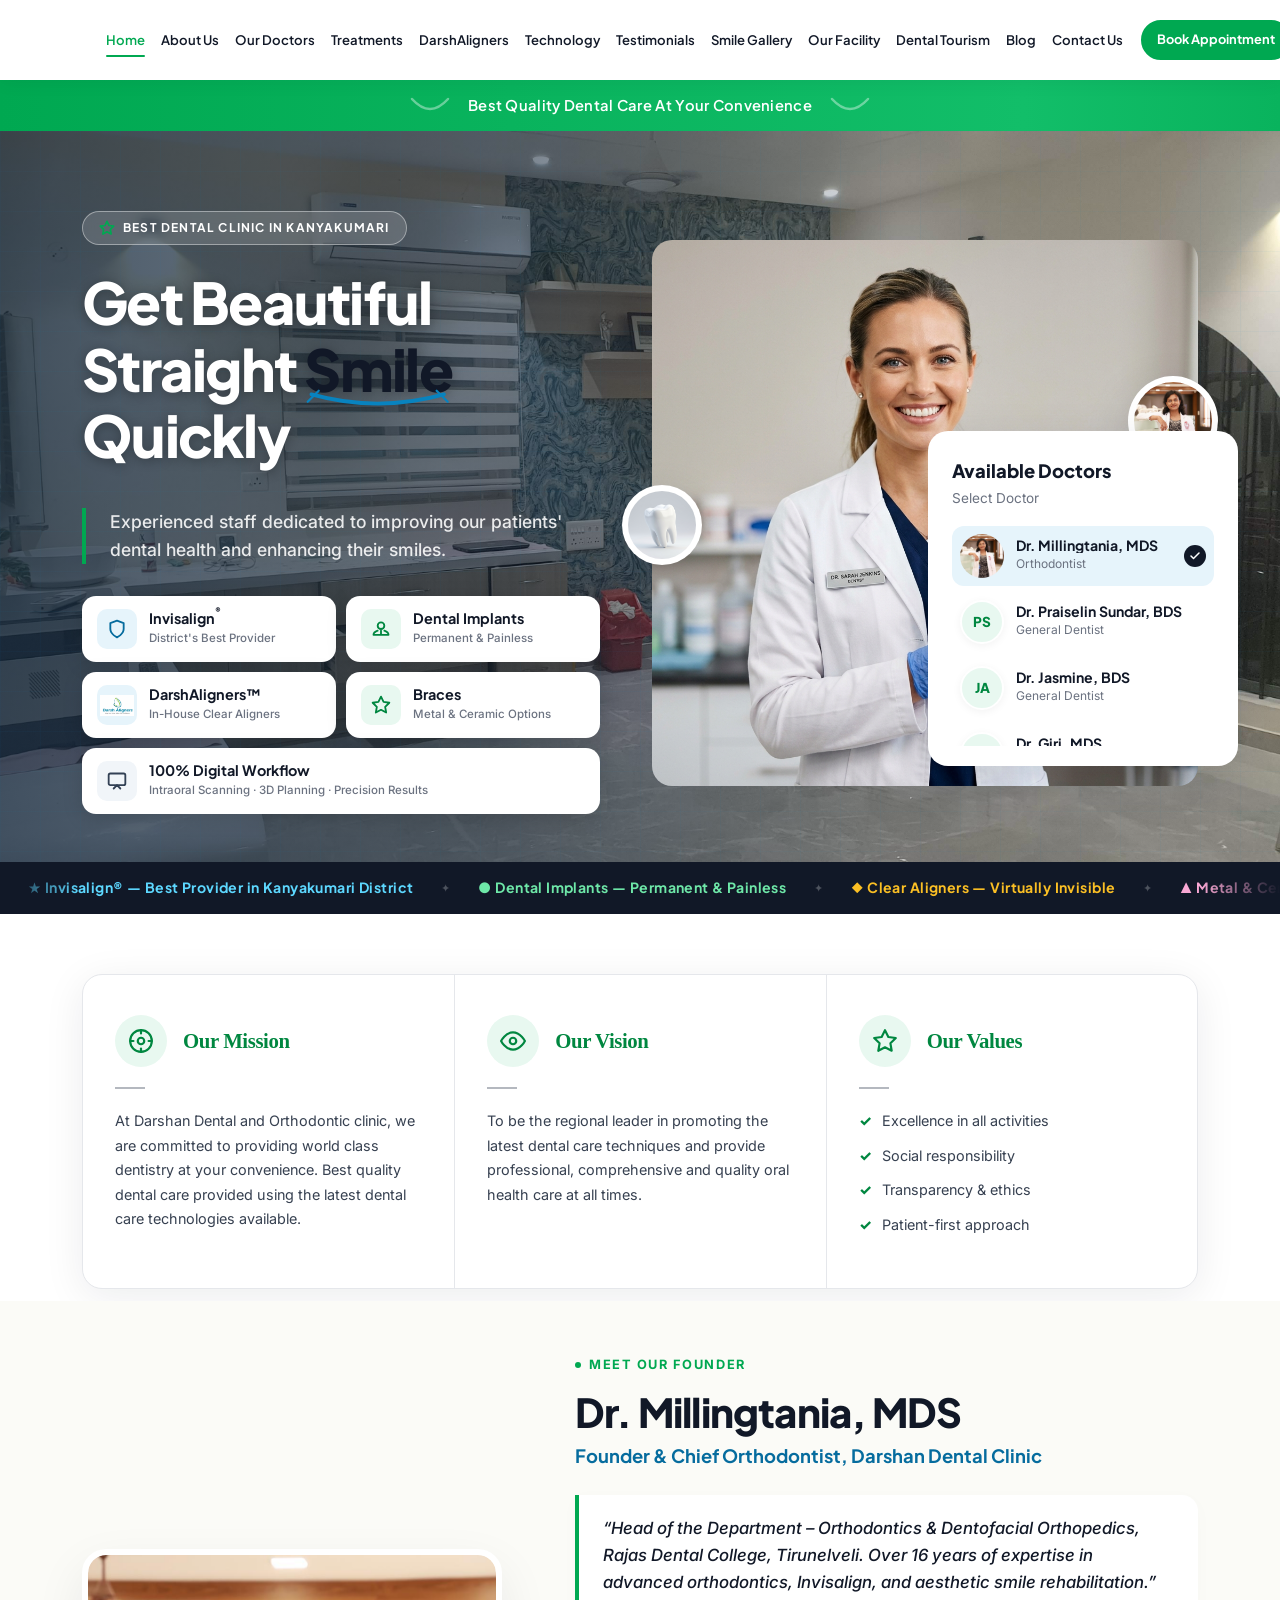
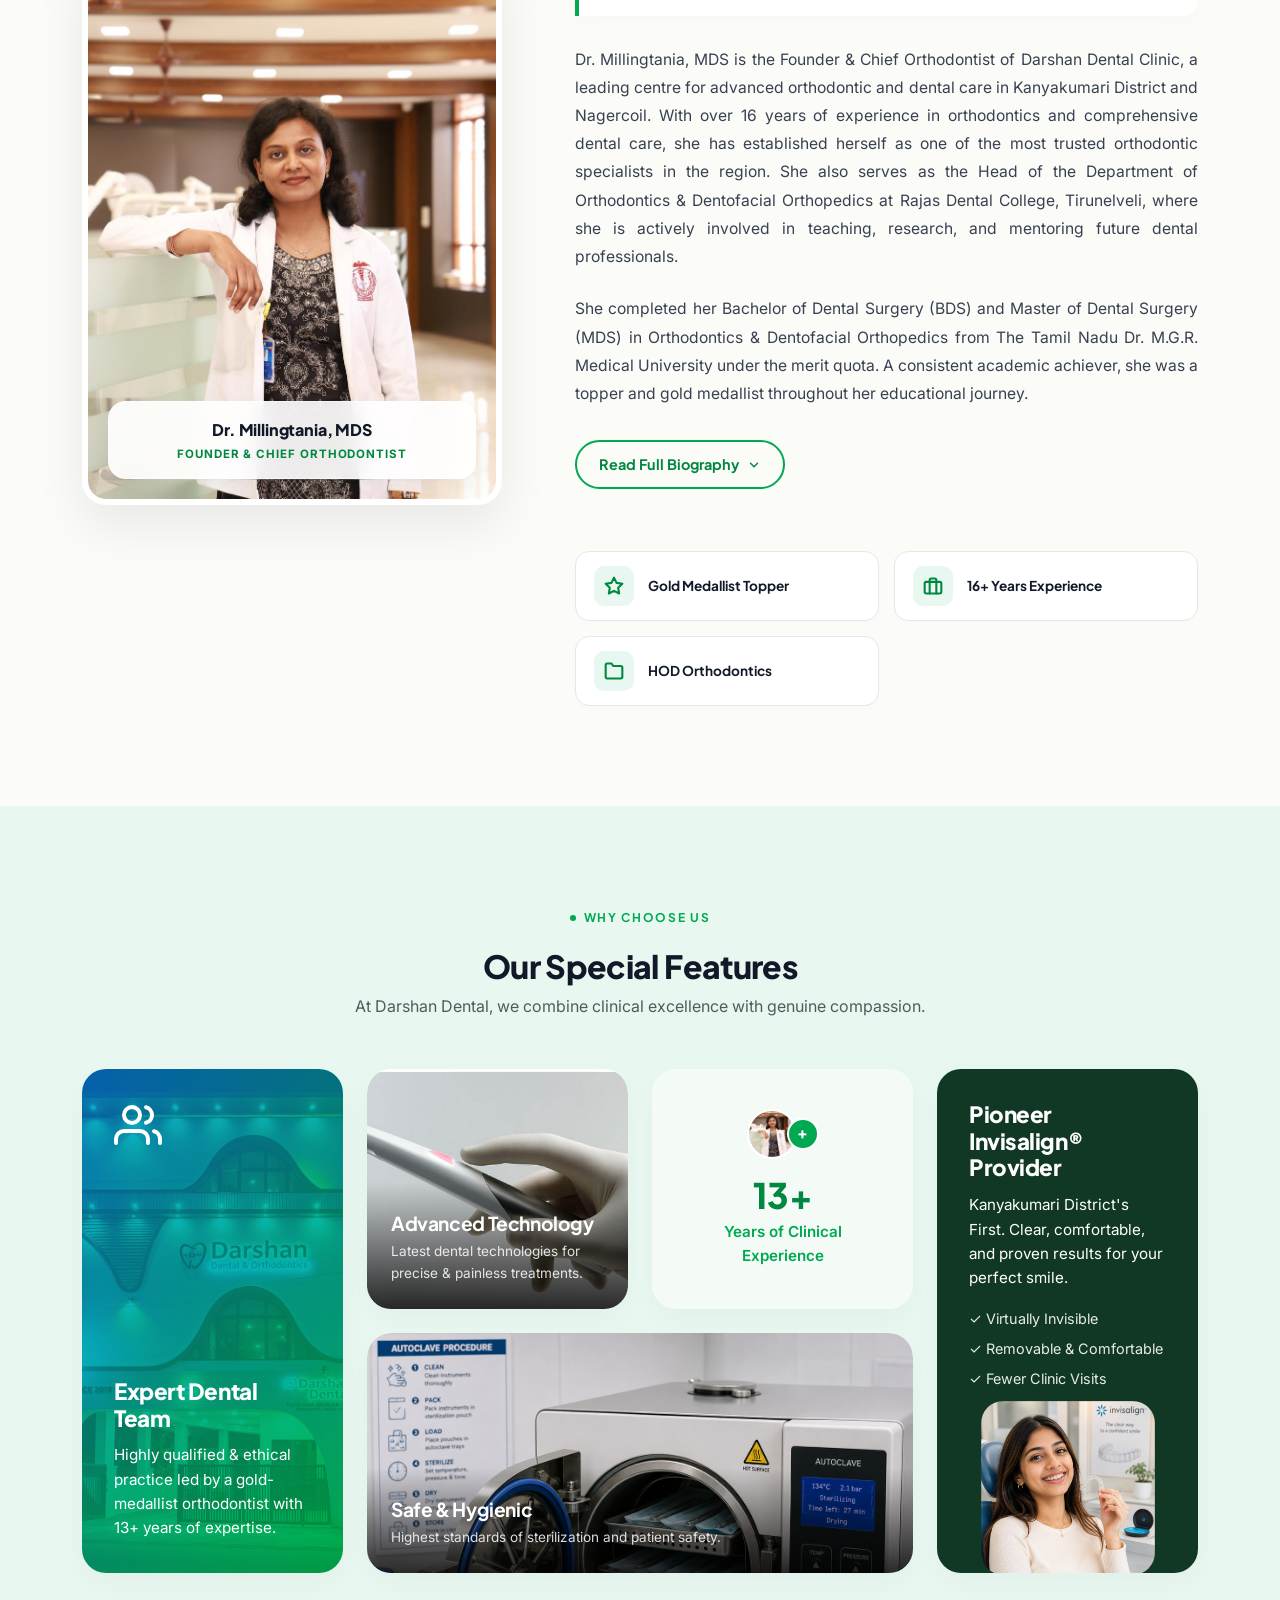
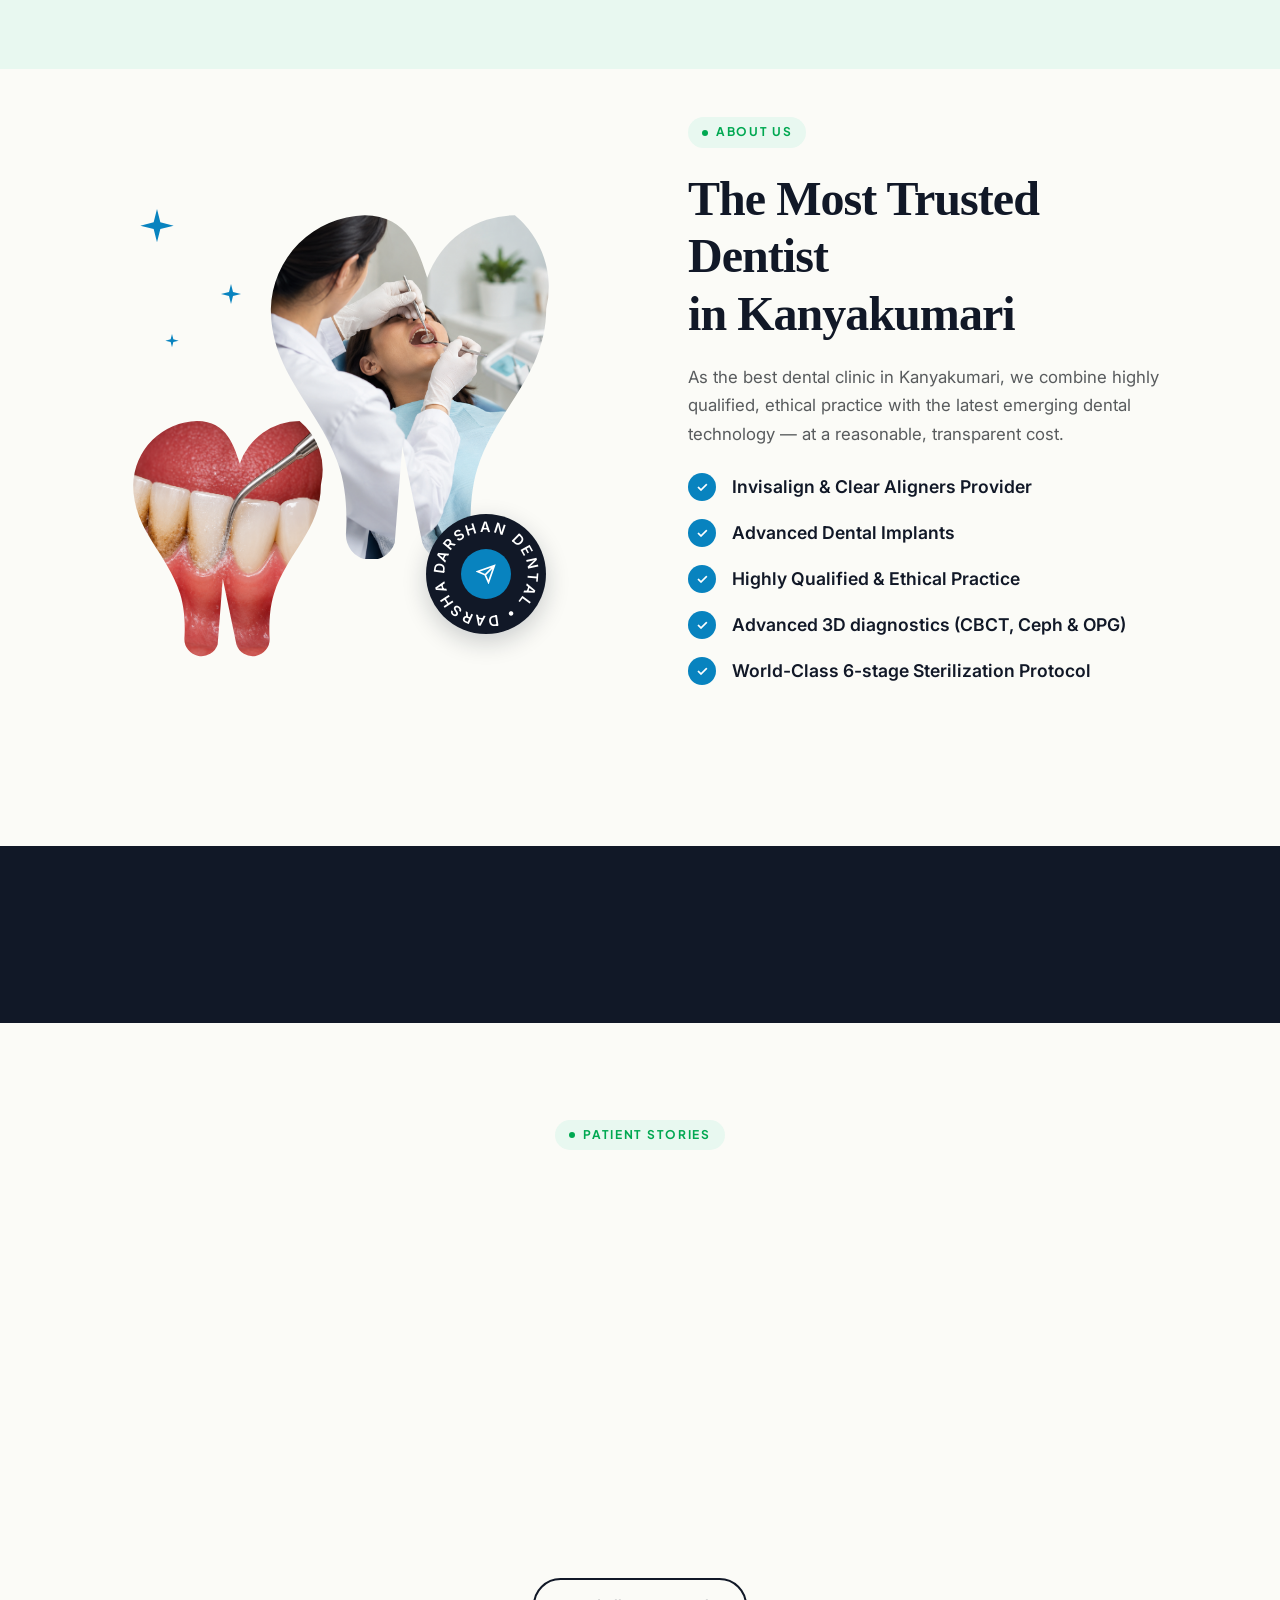
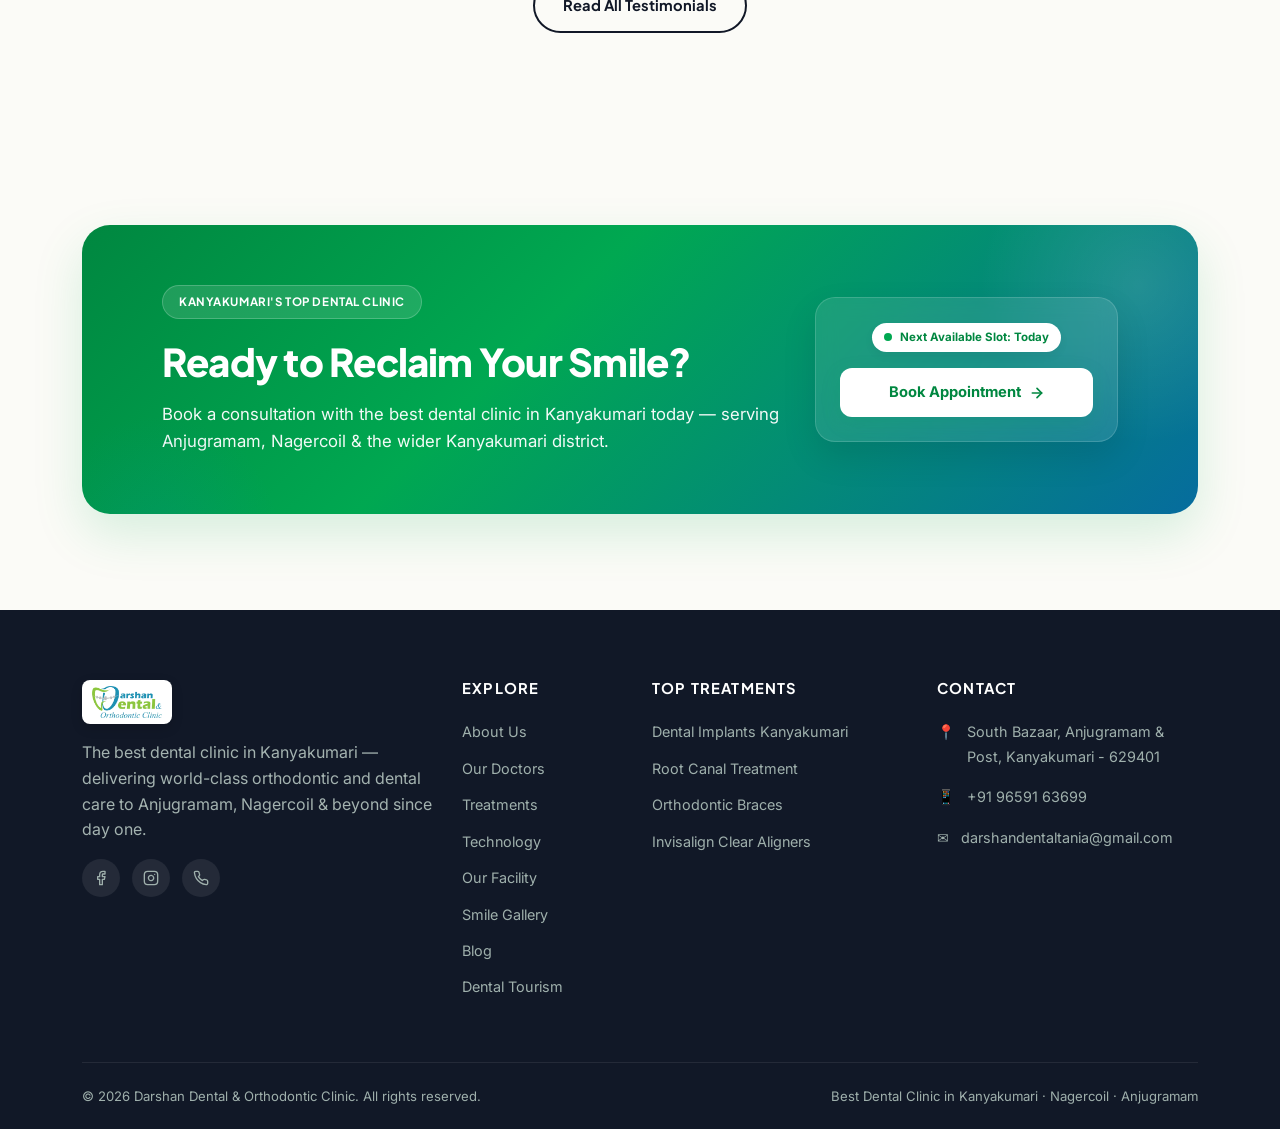
==== commit b2194bc9: "Add keywords" ====
--- a/index.html
+++ b/index.html
@@ -5,7 +5,7 @@
 <meta name="viewport" content="width=device-width, initial-scale=1.0">
 <title>Best Dental Clinic in Kanyakumari | Darshan Dental &amp; Orthodontic Clinic, Nagercoil</title>
 <meta name="description" content="Darshan Dental &amp; Orthodontic Clinic — the best dental clinic in Kanyakumari &amp; Nagercoil. Expert orthodontist, dental implants, root canal treatment, Invisalign &amp; teeth braces at Anjugramam.">
-<meta name="keywords" content="best dental clinic in Kanyakumari, best dental clinic Nagercoil, dental clinic Anjugramam, best dental clinic near me, dental doctor near me, dentist near me, dental implant clinic near me, orthodontist Kanyakumari, root canal treatment Nagercoil, Invisalign provider Kanyakumari, DarshAligners, teeth braces cost Kanyakumari, laser dentistry Kanyakumari, wisdom tooth extraction near me, teeth whitening cost, cosmetic dentist Kanyakumari, pediatric child dentist, dental hospital Kanyakumari, low price dental clinic near me, best dental care near me, teeth clinic near me, dental appointment Kanyakumari, Dr Tania Niranjan dental clinic, Dr SD Milling Tania Niranjan MDS, dental tourism Kanyakumari, painless dental treatment Kanyakumari, top rated dentist Kanyakumari, dental crown and bridge Nagercoil, smile makeover clinic Tamil Nadu, dental clinic near Valliyoor, dental hospital near Radhapuram, dental clinic near Kavalkinaru, dental clinic near Suchindram, dental clinic near Agastheeswaram, affordable teeth alignment, teeth cleaning scaling Nagercoil, tooth pain emergency clinic, 24 hours emergency dentist Kanyakumari, best orthodontic center Tamil Nadu, in-house clear aligners India, teeth gap filling near me, artificial teeth set cost, dental x-ray CBCT scan Kanyakumari, fixed teeth replacement, single sitting RCT clinic, multispeciality dental clinic Kanyakumari, top 10 dental clinics in Kanyakumari, famous dentist in Nagercoil, best orthodontist in Kanyakumari district, all on 4 dental implants Kanyakumari, invisible teeth braces cost Kanyakumari, clear aligners near me, emergency toothache doctor Anjugramam, laser gum clinic Tamil Nadu, dental bridge cost Nagercoil, ceramic braces price Kanyakumari, teeth polishing cost near me, child teeth doctor Kanyakumari, dental clinic Marthandam, dental clinic Tisayanvilai, dental clinic Tirunelveli, dental consultation booking Kanyakumari, dental implant cost in Tamil Nadu, painless dental extraction near me, root canal specialist near me, cosmetic dentistry clinic South India, best dental surgeon Kanyakumari, dental enamel repair treatment, tooth sensitivity consultation Nagercoil, dental sealant treatment for children, oral cancer screening Kanyakumari, teeth grinding treatment Nagercoil, night guard for teeth grinding, TMJ disorder dental consultation, jaw pain dental assessment Kanyakumari, dental trauma treatment Nagercoil, knocked out tooth care, dental abscess diagnosis Anjugramam, gum recession treatment Kanyakumari, periodontal maintenance Nagercoil, deep cleaning for gum disease, dental fluorosis treatment Kanyakumari, tooth nerve treatment consultation, temporary tooth filling Nagercoil, broken filling replacement, dental inlay and onlay treatment, tooth reshaping services Kanyakumari, dental veneer consultation Nagercoil, front tooth restoration Anjugramam, dental contouring treatment, dental retainer fitting Kanyakumari, post braces retainer consultation, orthodontic progress monitoring Nagercoil, braces adjustment appointment, orthodontic relapse assessment Kanyakumari, crossbite correction consultation, open bite assessment Nagercoil, dental midline correction, impacted canine assessment Kanyakumari, orthodontic space management Nagercoil, dental records and treatment planning, digital dental impressions Kanyakumari, intraoral scanning dental clinic, dental photography consultation Nagercoil, preventive fissure sealants for children, fluoride application dental clinic, milk tooth extraction consultation, space maintainer for children Nagercoil, childhood tooth decay prevention, dental care during pregnancy Kanyakumari, oral care for diabetic patients, dry mouth dental consultation Nagercoil, denture adjustment services Kanyakumari, denture repair consultation Nagercoil, complete denture assessment, partial denture fitting services, implant supported denture consultation, bite rehabilitation dental services, chewing difficulty dental assessment, dental treatment for worn teeth, attrition tooth treatment Nagercoil, dental erosion prevention Kanyakumari, oral habits counselling for children, thumb sucking dental consultation, mouth breathing orthodontic assessment, dental care after tooth extraction, post treatment dental review, dental second opinion consultation, dental treatment estimate consultation, individual dental treatment plans, oral health maintenance visits, dental hygiene instructions for patients, dental care for first time visitors, dental consultation for families, preventive dentistry services Anjugramam, dental patient education Nagercoil, oral health awareness clinic Kanyakumari, dental treatment coordination Anjugramam, dental clinic appointment enquiries, dental care information South Kanyakumari, dental clinic near Mylaudy, dental clinic near Thengamputhur, dental care near Rajakkamangalam">
+<meta name="keywords" content="best dental clinic in Kanyakumari, best dental clinic Nagercoil, dental clinic Anjugramam, best dental clinic near me, dental doctor near me, dentist near me, dental implant clinic near me, orthodontist Kanyakumari, root canal treatment Nagercoil, Invisalign provider Kanyakumari, DarshAligners, teeth braces cost Kanyakumari, laser dentistry Kanyakumari, wisdom tooth extraction near me, teeth whitening cost, cosmetic dentist Kanyakumari, pediatric child dentist, dental hospital Kanyakumari, low price dental clinic near me, best dental care near me, teeth clinic near me, dental appointment Kanyakumari, Dr Tania Niranjan dental clinic, Dr SD Milling Tania Niranjan MDS, dental tourism Kanyakumari, painless dental treatment Kanyakumari, top rated dentist Kanyakumari, dental crown and bridge Nagercoil, smile makeover clinic Tamil Nadu, dental clinic near Valliyoor, dental hospital near Radhapuram, dental clinic near Kavalkinaru, dental clinic near Suchindram, dental clinic near Agastheeswaram, affordable teeth alignment, teeth cleaning scaling Nagercoil, tooth pain emergency clinic, 24 hours emergency dentist Kanyakumari, best orthodontic center Tamil Nadu, in-house clear aligners India, teeth gap filling near me, artificial teeth set cost, dental x-ray CBCT scan Kanyakumari, fixed teeth replacement, single sitting RCT clinic, multispeciality dental clinic Kanyakumari, top 10 dental clinics in Kanyakumari, famous dentist in Nagercoil, best orthodontist in Kanyakumari district, all on 4 dental implants Kanyakumari, invisible teeth braces cost Kanyakumari, clear aligners near me, emergency toothache doctor Anjugramam, laser gum clinic Tamil Nadu, dental bridge cost Nagercoil, ceramic braces price Kanyakumari, teeth polishing cost near me, child teeth doctor Kanyakumari, dental clinic Marthandam, dental clinic Tisayanvilai, dental clinic Tirunelveli, dental consultation booking Kanyakumari, dental implant cost in Tamil Nadu, painless dental extraction near me, root canal specialist near me, cosmetic dentistry clinic South India, best dental surgeon Kanyakumari, dental enamel repair treatment, tooth sensitivity consultation Nagercoil, dental sealant treatment for children, oral cancer screening Kanyakumari, teeth grinding treatment Nagercoil, night guard for teeth grinding, TMJ disorder dental consultation, jaw pain dental assessment Kanyakumari, dental trauma treatment Nagercoil, knocked out tooth care, dental abscess diagnosis Anjugramam, gum recession treatment Kanyakumari, periodontal maintenance Nagercoil, deep cleaning for gum disease, dental fluorosis treatment Kanyakumari, tooth nerve treatment consultation, temporary tooth filling Nagercoil, broken filling replacement, dental inlay and onlay treatment, tooth reshaping services Kanyakumari, dental veneer consultation Nagercoil, front tooth restoration Anjugramam, dental contouring treatment, dental retainer fitting Kanyakumari, post braces retainer consultation, orthodontic progress monitoring Nagercoil, braces adjustment appointment, orthodontic relapse assessment Kanyakumari, crossbite correction consultation, open bite assessment Nagercoil, dental midline correction, impacted canine assessment Kanyakumari, orthodontic space management Nagercoil, dental records and treatment planning, digital dental impressions Kanyakumari, intraoral scanning dental clinic, dental photography consultation Nagercoil, preventive fissure sealants for children, fluoride application dental clinic, milk tooth extraction consultation, space maintainer for children Nagercoil, childhood tooth decay prevention, dental care during pregnancy Kanyakumari, oral care for diabetic patients, dry mouth dental consultation Nagercoil, denture adjustment services Kanyakumari, denture repair consultation Nagercoil, complete denture assessment, partial denture fitting services, implant supported denture consultation, bite rehabilitation dental services, chewing difficulty dental assessment, dental treatment for worn teeth, attrition tooth treatment Nagercoil, dental erosion prevention Kanyakumari, oral habits counselling for children, thumb sucking dental consultation, mouth breathing orthodontic assessment, dental care after tooth extraction, post treatment dental review, dental second opinion consultation, dental treatment estimate consultation, individual dental treatment plans, oral health maintenance visits, dental hygiene instructions for patients, dental care for first time visitors, dental consultation for families, preventive dentistry services Anjugramam, dental patient education Nagercoil, oral health awareness clinic Kanyakumari, dental treatment coordination Anjugramam, dental clinic appointment enquiries, dental care information South Kanyakumari, dental clinic near Mylaudy, dental clinic near Thengamputhur, dental care near Rajakkamangalam, top dentist in Kanyakumari district, best dental hospital in Nagercoil, dental clinic near South Bazaar Anjugramam, family dental center Kanyakumari, teeth hospital near me, trusted dentist in Kanyakumari, dental care clinic near Koodankulam, experienced dental specialists Nagercoil, affordable dental clinic Kanyakumari, painless tooth extraction Nagercoil, modern dental care Tamil Nadu, dental clinic near Kulasekharam, dental clinic near Colachel, dental surgeon near me, complete oral health care Kanyakumari, single visit root canal specialist Kanyakumari, immediate teeth replacement Nagercoil, cosmetic smile redesign Kanyakumari, laser assisted dental care Anjugramam, orthodontic clinic near me, advanced dental diagnosis CBCT, gum bleaching and contouring Kanyakumari, wisdom tooth surgery specialist Nagercoil, dental filling and restoration near me, teeth whitening and polishing clinic, pediatric dental clinic Kanyakumari, dental cavity treatment Nagercoil, teeth clipping and alignment Anjugramam, metal free ceramic crown clinic, zirconia dental crown Nagercoil, full mouth dental implants cost Tamil Nadu, oral health consultation booking Kanyakumari, dental emergency contact Anjugramam, Sunday dental clinic Kanyakumari, walk in dental clinic Nagercoil, Dr Tania Niranjan dental reviews, Darshan Dental Clinic Anjugramam contact number, best orthodontist in Nagercoil town, dental clinic with advanced technology Kanyakumari, NABH standard dental clinic Tamil Nadu, international patient dental treatment Kanyakumari, Darshan Dental appointment phone number, preventive dental checkup Kanyakumari, full dental rehabilitation Nagercoil, child friendly dental hospital Tamil Nadu, shaky teeth treatment Kanyakumari, advanced oral care centre South India, leading dental clinic in Tamil Nadu">
 <link rel="icon" href="Favicon.png" type="image/x-png">
 <!-- Fonts -->
 <link rel="preconnect" href="https://fonts.googleapis.com">
